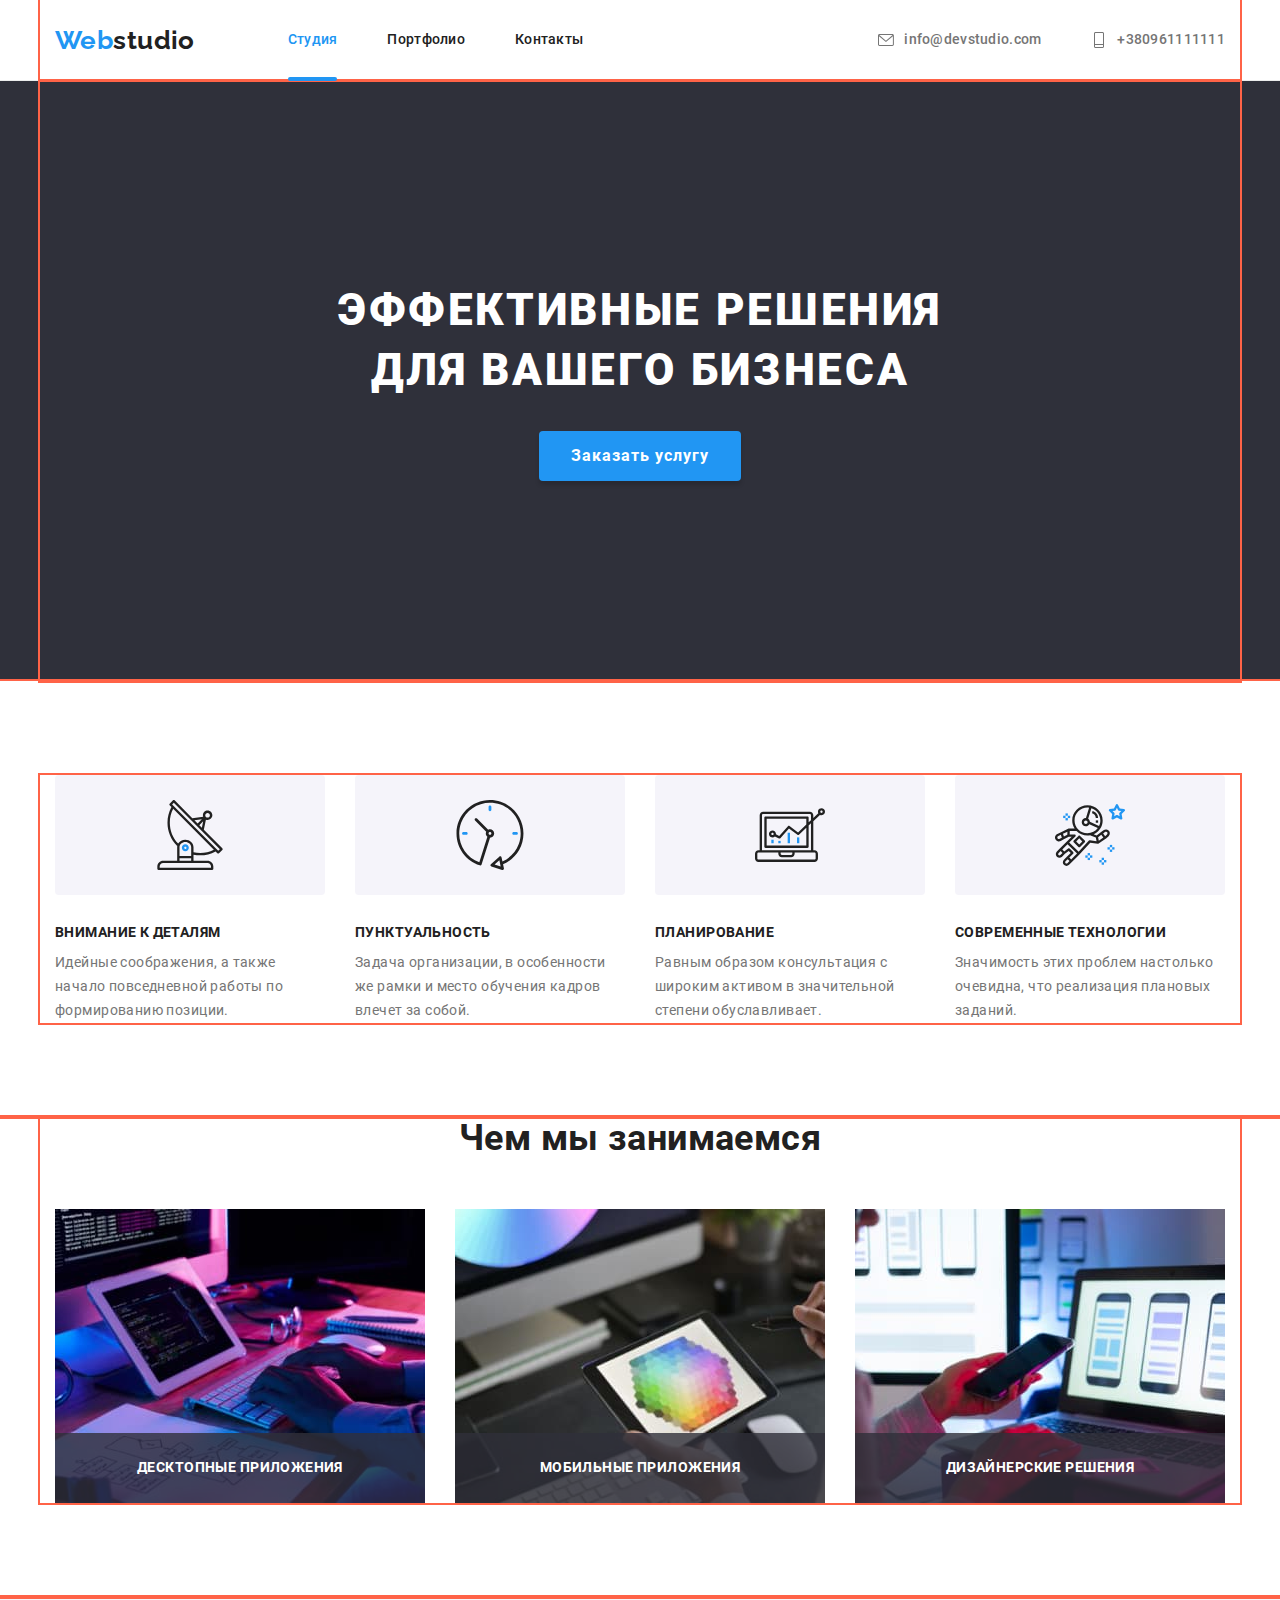
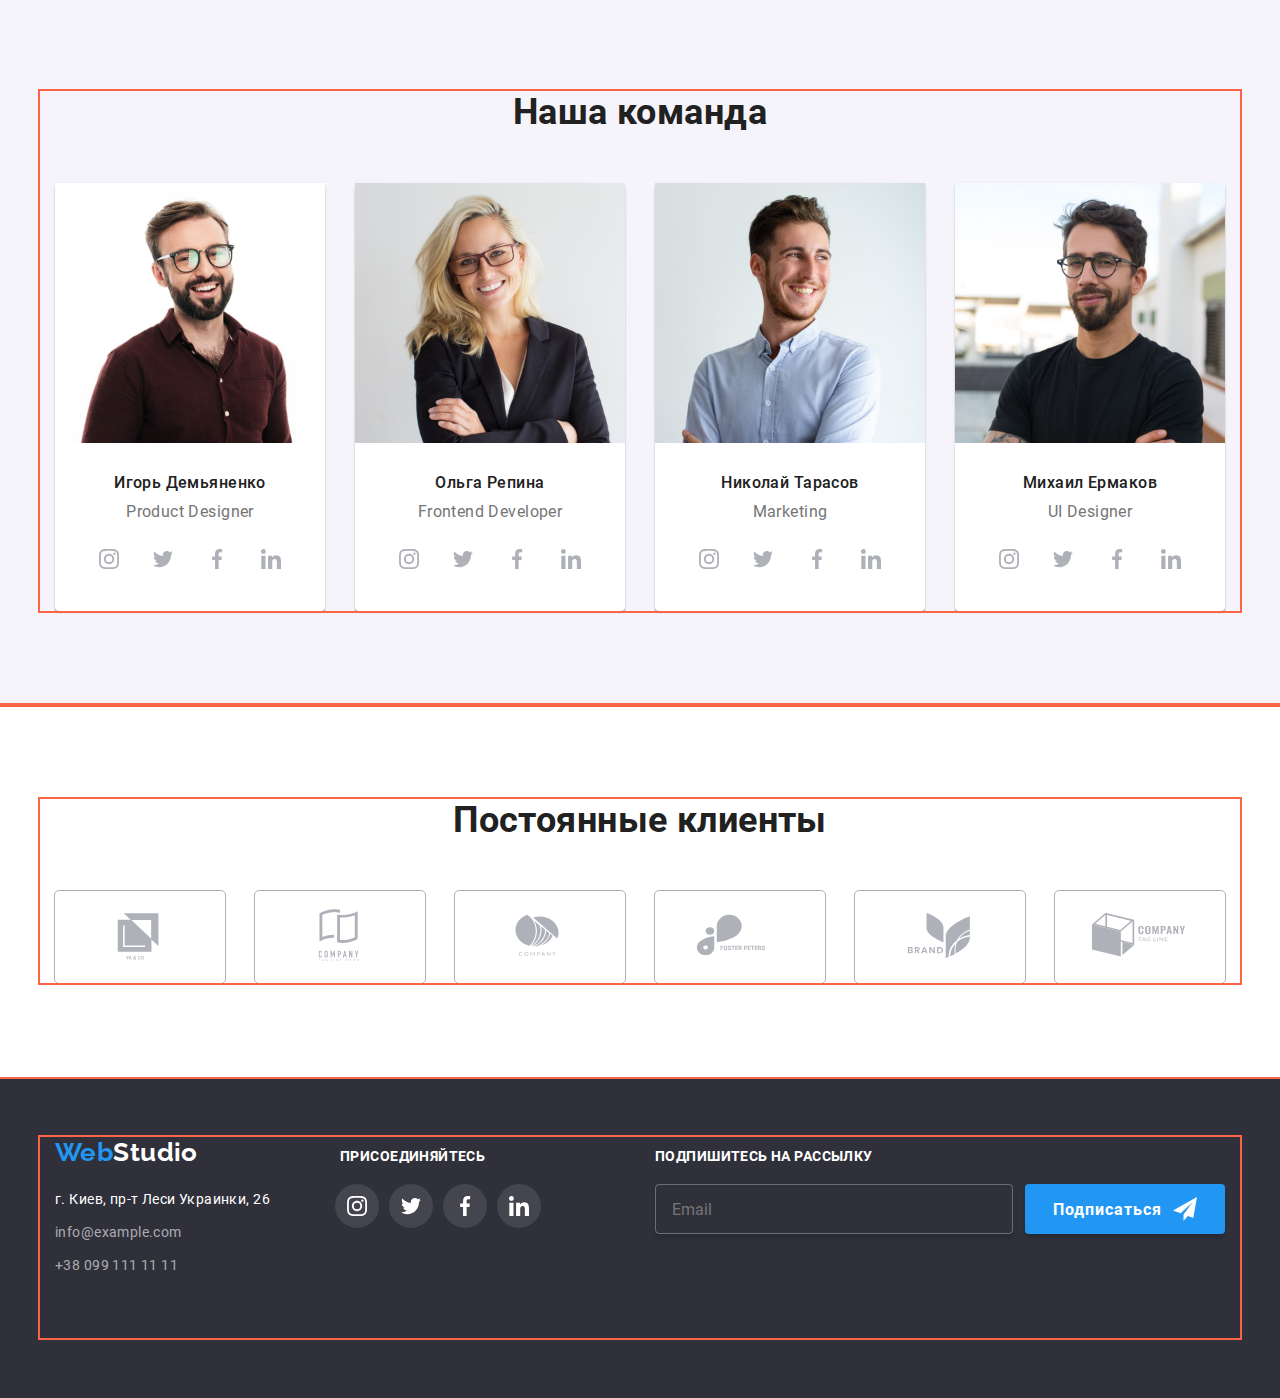
==== index.html @ 17920480 "footer, modal, our work" ====
<!DOCTYPE html>
<html lang="ru">
  <head>
    <meta charset="UTF-8" />
    <meta name="viewport" content="width=device-width, initial-scale=1.0" />
    <meta http-equiv="X-UA-Compatible" content="IE=edge" />

    <!-- <link rel="preconnect" href="https://fonts.googleapis.com" />
    <link rel="preconnect" href="https://fonts.gstatic.com" crossorigin />
    <link
      href="https://fonts.googleapis.com/css2?family=Raleway:wght@700&family=Roboto:wght@400;500;700;900&display=swap"
      rel="stylesheet"
    /> -->
    <!-- 
    <link
      rel="stylesheet"
      href="https://cdnjs.cloudflare.com/ajax/libs/modern-normalize/1.0.0/modern-normalize.min.css"
    /> -->

    <link rel="stylesheet" href="css/main.min.css" />
    <!-- <link rel="stylesheet" href="css/styles.css" /> -->

    <title>Студія</title>
  </head>
  <body>
    <!-- <div class="container">1</div> -->

    <!-- Header -->
    <header class="page-header">
      <div class="container page-header__container">
        <!-- header_details -->

        <a href="./index.html" class="logo">
          <span class="logo--accent">Web</span>studio</a
        >

        <nav class="navigation">
          <div class="mobile-menu">
            <button
              class="mobile-menu__button"
              type="button"
              aria-expanded="false"
              aria-controls="menu-container"
              data-menu-button
            >
              <svg
                class="mobile-menu__icon"
                width="40px"
                height="40px"
                aria-label="Переключатель мобильного меню"
              >
                <use
                  class="mobile-menu--close"
                  href="./images/icons.svg#cross"
                ></use>
                <use
                  class="mobile-menu--burger"
                  href="./images/icons.svg#menu"
                ></use>
              </svg>
            </button>

            <div class="menu-container" id="menu-container" data-menu>
              <ul class="menu-container__nav list">
                <li class="menu-container__item">
                  <a
                    href="./index.html"
                    class="menu-container__titlen menu-container__title--current link"
                    >Студия</a
                  >
                </li>
                <li class="menu-container__item">
                  <a href="./portfolio.html" class="menu-container__title link"
                    >Портфолио</a
                  >
                </li>
                <li class="menu-container__item">
                  <a href="" class="menu-container__title link">Контакты</a>
                </li>
              </ul>

              <ul class="menu-container__contacts list">
                <li class="menu-container__tel">
                  <a class="link" href="tel:+380961111111">+38 096 111 11 11</a>
                </li>
                <li class="menu-container__mail">
                  <a class="link" href="mailto:mailto:info@devstudio.com"
                    >info@devstudio.com</a
                  >
                </li>
              </ul>

              <ul class="menu-container__socials list">
                <li class="menu-container__inner">
                  <a class="menu-container__link link" href="">Instagram</a>
                </li>
                <li class="menu-container__inner">
                  <a class="menu-container__link link" href="">Twitter</a>
                </li>
                <li class="menu-container__inner">
                  <a class="menu-container__link link" href="">Facebook</a>
                </li>
                <li class="menu-container__inner">
                  <a class="menu-container__link link" href="">LinkedIn</a>
                </li>
              </ul>
            </div>
          </div>

          <ul class="navigation__list list">
            <li class="navigation__item">
              <a
                href="./index.html"
                class="navigation__title navigation__title--current"
                >Студия</a
              >
            </li>
            <li class="navigation__item">
              <a href="./portfolio.html" class="navigation__title">Портфолио</a>
            </li>
            <li class="navigation__item">
              <a href="" class="navigation__title">Контакты</a>
            </li>
          </ul>
        </nav>

        <ul class="list page-header__contacts">
          <li class="page-header__item">
            <a
              class="page-header__mail"
              href="mailto:mailto:info@devstudio.com"
            >
              <svg class="page-header__icon" height="16" width="16">
                <use href="images/icons.svg#mail"></use>
              </svg>
              info@devstudio.com
            </a>
          </li>
          <li class="page-header__item">
            <a class="page-header__telephone" href="tel:+380961111111">
              <svg class="page-header__icon" height="16" width="16">
                <use href="images/icons.svg#telephone"></use>
              </svg>
              +380961111111
            </a>
          </li>
        </ul>
      </div>
    </header>

    <!-- main content -->
    <main>
      <!-- order service & button -->
      <section class="hero-section">
        <div class="container hero-section__content">
          <h1 class="hero-section__title">
            ЭФФЕКТИВНЫЕ РЕШЕНИЯ ДЛЯ ВАШЕГО БИЗНЕСА
          </h1>
          <button class="hero-button" type="button" data-modal-open>
            <span class="hero-button__desc">Заказать услугу</span>
          </button>
        </div>
      </section>

      <!-- benefits list -->
      <section class="benefit section">
        <div class="benefit__container container">
          <h2 class="benefit__title visually-hidden">Benefits list</h2>
          <ul class="list benefit__list">
            <li class="benefit__card benefit__icon benefit--antenna">
              <div>
                <h3 class="benefit__subtitle">ВНИМАНИЕ К ДЕТАЛЯМ</h3>
                <p class="benefit__description">
                  Идейные соображения, а также начало повседневной работы по
                  формированию позиции.
                </p>
              </div>
            </li>

            <li class="benefit__card benefit__icon benefit--clock">
              <div>
                <h3 class="benefit__subtitle">ПУНКТУАЛЬНОСТЬ</h3>
                <p class="benefit__description">
                  Задача организации, в особенности же рамки и место обучения
                  кадров влечет за собой.
                </p>
              </div>
            </li>

            <li class="benefit__card benefit__icon benefit--diagram">
              <div>
                <h3 class="benefit__subtitle">ПЛАНИРОВАНИЕ</h3>
                <p class="benefit__description">
                  Равным образом консультация с широким активом в значительной
                  степени обуславливает.
                </p>
              </div>
            </li>

            <li class="benefit__card benefit__icon benefit--astronaut">
              <div>
                <h3 class="benefit__subtitle">СОВРЕМЕННЫЕ ТЕХНОЛОГИИ</h3>
                <p class="benefit__description">
                  Значимость этих проблем настолько очевидна, что реализация
                  плановых заданий.
                </p>
              </div>
            </li>
          </ul>
        </div>
      </section>

      <!-- our work -->
      <section class="work-block section">
        <div class="work-block__container container">
          <h2 class="work-block__title">Чем мы занимаемся</h2>
          <ul class="work-block__list list">
            <li class="work-block__card">
              <div class="work-block__thumb">
                <img
                  class="work-block__image"
                  src="images/whatwedo1.jpg"
                  alt="верстка"
                  width="370"
                  height="294"
                />
                <div class="work-block__description">
                  <p class="work-block__text">Десктопные приложения</p>
                </div>
              </div>
            </li>
            <li class="work-block__card">
              <div class="work-block__thumb">
                <img
                  class="work-block__image"
                  src="images/whatwedo2.jpg"
                  alt="мобільні додатки"
                  width="370"
                  height="294"
                />
                <div class="work-block__description">
                  <p class="work-block__text">Мобильные приложения</p>
                </div>
              </div>
            </li>
            <li class="work-block__card">
              <div class="work-block__thumb">
                <img
                  class="work-block__image"
                  src="images/whatwedo3.jpg"
                  alt="дизайн"
                  width="370"
                  height="294"
                />
                <div class="work-block__description">
                  <p class="work-block__text">Дизайнерские решения</p>
                </div>
              </div>
            </li>
          </ul>
        </div>
      </section>

      <!-- Team -->
      <section class="team section">
        <div class="team__container container">
          <h2 class="team__title">Наша команда</h2>
          <ul class="team__list list">
            <li class="team__card">
              <img
                class="team__image"
                src="images/Igor.jpg"
                alt="Игорь Демьяненко"
              />
              <h3 class="team__name">Игорь Демьяненко</h3>
              <p class="team__role">Product Designer</p>
              <ul class="list social">
                <li class="social__item">
                  <a class="social__link" href=""
                    ><svg class="social__icon">
                      <use href="images/icons.svg#instagram"></use></svg
                  ></a>
                </li>
                <li class="social__item">
                  <a class="social__link" href=""
                    ><svg class="social__icon">
                      <use href="images/icons.svg#twitter"></use></svg
                  ></a>
                </li>
                <li class="social__item">
                  <a class="social__link" href=""
                    ><svg class="social__icon">
                      <use href="images/icons.svg#facebook"></use></svg
                  ></a>
                </li>
                <li class="social__item">
                  <a class="social__link" href=""
                    ><svg class="social__icon">
                      <use href="images/icons.svg#linkedin"></use></svg
                  ></a>
                </li>
              </ul>
            </li>
            <li class="team__card">
              <img
                class="team__image"
                src="images/Olga.jpg"
                alt="Ольга Репина"
              />
              <h3 class="team__name">Ольга Репина</h3>
              <p class="team__role">Frontend Developer</p>
              <ul class="social list">
                <li class="social__item">
                  <a class="social__link" href=""
                    ><svg class="social__icon">
                      <use href="images/icons.svg#instagram"></use></svg
                  ></a>
                </li>
                <li class="social__item">
                  <a class="social__link" href=""
                    ><svg class="social__icon">
                      <use href="images/icons.svg#twitter"></use></svg
                  ></a>
                </li>
                <li class="social__item">
                  <a class="social__link" href=""
                    ><svg class="social__icon">
                      <use href="images/icons.svg#facebook"></use></svg
                  ></a>
                </li>
                <li class="social__item">
                  <a class="social__link" href=""
                    ><svg class="social__icon">
                      <use href="images/icons.svg#linkedin"></use></svg
                  ></a>
                </li>
              </ul>
            </li>
            <li class="team__card">
              <img
                class="team__image"
                src="images/Mykola.jpg"
                alt="Николай Тарасов"
              />
              <h3 class="team__name">Николай Тарасов</h3>
              <p class="team__role">Marketing</p>
              <ul class="list social">
                <li class="social__item">
                  <a class="social__link" href=""
                    ><svg class="social__icon">
                      <use href="images/icons.svg#instagram"></use></svg
                  ></a>
                </li>
                <li class="social__item">
                  <a class="social__link" href=""
                    ><svg class="social__icon">
                      <use href="images/icons.svg#twitter"></use></svg
                  ></a>
                </li>
                <li class="social__item">
                  <a class="social__link" href=""
                    ><svg class="social__icon">
                      <use href="images/icons.svg#facebook"></use></svg
                  ></a>
                </li>
                <li class="social__item">
                  <a class="social__link" href=""
                    ><svg class="social__icon">
                      <use href="images/icons.svg#linkedin"></use></svg
                  ></a>
                </li>
              </ul>
            </li>
            <li class="team__card">
              <img
                class="team__image"
                src="images/Myha.jpg"
                alt="Михаил Ермаков"
              />
              <h3 class="team__name">Михаил Ермаков</h3>
              <p class="team__role">UI Designer</p>
              <ul class="list social">
                <li class="social__item">
                  <a class="social__link" href=""
                    ><svg class="social__icon">
                      <use href="images/icons.svg#instagram"></use></svg
                  ></a>
                </li>
                <li class="social__item">
                  <a class="social__link" href=""
                    ><svg class="social__icon">
                      <use href="images/icons.svg#twitter"></use></svg
                  ></a>
                </li>
                <li class="social__item">
                  <a class="social__link" href=""
                    ><svg class="social__icon">
                      <use href="images/icons.svg#facebook"></use></svg
                  ></a>
                </li>
                <li class="social__item">
                  <a class="social__link" href=""
                    ><svg class="social__icon">
                      <use href="images/icons.svg#linkedin"></use></svg
                  ></a>
                </li>
              </ul>
            </li>
          </ul>
        </div>
      </section>

      <section class="clients section">
        <div class="clients__container container">
          <h2 class="clients__title">Постоянные клиенты</h2>
          <ul class="clients__list list">
            <li class="clients__item">
              <a class="clients__link" href="">
                <svg class="clients__icon">
                  <use href="images/icons.svg#logo"></use></svg
              ></a>
            </li>
            <li class="clients__item">
              <a class="clients__link" href="">
                <svg class="clients__icon">
                  <use href="images/icons.svg#logo-1"></use></svg
              ></a>
            </li>
            <li class="clients__item">
              <a class="clients__link" href="">
                <svg class="clients__icon">
                  <use href="images/icons.svg#logo-2"></use></svg
              ></a>
            </li>
            <li class="clients__item">
              <a class="clients__link" href="">
                <svg class="clients__icon">
                  <use href="images/icons.svg#logo-3"></use></svg
              ></a>
            </li>
            <li class="clients__item">
              <a class="clients__link" href="">
                <svg class="clients__icon">
                  <use href="images/icons.svg#logo-4"></use></svg
              ></a>
            </li>
            <li class="clients__item">
              <a class="clients__link" href="">
                <svg class="clients__icon" width="94px" height="64px">
                  <use href="images/icons.svg#logo-5"></use></svg
              ></a>
            </li>
          </ul>
        </div>
      </section>
    </main>

    <!-- Footer -->
    <footer class="footer">
      <div class="footer__container container">
        <div class="footer__flex">
          <div class="footer__address">
            <a href="./index.html" class="logo__footer"
              ><span class="logo--accent">Web</span>Studio</a
            >
            <address>
              <ul class="footer__list list">
                <li class="footer__item">
                  <a
                    class="footer__office"
                    href="https://bit.ly/3pXMvUd"
                    target="_blank"
                    rel="noopener noreferrer"
                    >г. Киев, пр-т Леси Украинки, 26</a
                  >
                </li>
                <li class="footer__item">
                  <a class="footer__link" href="mailto:info@devstudio.com"
                    >info@example.com</a
                  >
                </li>
                <li class="footer__item">
                  <a class="footer__link" href="tel:+380991111111"
                    >+38 099 111 11 11</a
                  >
                </li>
              </ul>
            </address>
          </div>

          <!-- Footer social links -->
          <div class="footer__connect">
            <p class="footer__title">ПРИСОЕДИНЯЙТЕСЬ</p>
            <ul class="list footer-socials">
              <li class="footer-socials__item">
                <a class="footer-socials__link" href=""
                  ><svg class="footer-socials__icon">
                    <use href="images/icons.svg#instagram"></use></svg
                ></a>
              </li>
              <li class="footer-socials__item">
                <a class="footer-socials__link" href=""
                  ><svg class="footer-socials__icon">
                    <use href="images/icons.svg#twitter"></use></svg
                ></a>
              </li>
              <li class="footer-socials__item">
                <a class="footer-socials__link" href=""
                  ><svg class="footer-socials__icon">
                    <use href="images/icons.svg#facebook"></use></svg
                ></a>
              </li>
              <li class="footer-socials__item">
                <a class="footer-socials__link" href=""
                  ><svg class="footer-socials__icon">
                    <use href="images/icons.svg#linkedin"></use></svg
                ></a>
              </li>
            </ul>
          </div>
        </div>

        <!-- footer subscribe form -->

        <div class="footer__subscribe">
          <p class="footer__title">ПОДПИШИТЕСЬ НА РАССЫЛКУ</p>
          <form class="footer-form" autocomplete="off">
            <div class="footer-form__thumb">
              <label class="footer-form__label">
                <input
                  class="footer-form__input"
                  type="email"
                  name="email"
                  placeholder="Email"
                />
              </label>
              <button class="subscribe-button" type="submit">
                <span class="subscribe-button__text">Подписаться</span>
                <svg class="subscribe-button__icon">
                  <use href="./images/icons.svg#icon-send"></use>
                </svg>
              </button>
            </div>
          </form>
        </div>
      </div>
    </footer>

    <!-- Backdrop -->

    <div class="backdrop is-hidden" data-modal>
      <div class="backdrop__modal">
        <button class="backdrop__btn" type="button" data-modal-close>
          <svg width="11px" height="11px">
            <use href="images/icons.svg#close"></use>
          </svg>
        </button>

        <p class="backdrop__title">Оставьте свои данные, мы вам перезвоним</p>

        <form class="form">
          <ul class="form__list list">
            <li class="form__field">
              <label class="form__label" for="name">Имя</label>
              <input
                class="form__input"
                type="text"
                name="name"
                id="name"
                autocomplete="off"
              />
              <svg class="form__icon" width="12px" height="12px">
                <use href="./images/icons.svg#person"></use>
              </svg>
            </li>
            <li class="form__field">
              <label class="form__label" for="tel">Телефон</label>
              <input class="form__input" type="tel" name="tel" id="tel" />
              <svg class="form__icon" width="13px" height="13px">
                <use href="./images/icons.svg#phone"></use>
              </svg>
            </li>
            <li class="form__field">
              <label class="form__label" for="mail">Почта</label>
              <input class="form__input" type="email" name="mail" id="mail" />
              <svg class="form__icon" width="15px" height="12px">
                <use href="./images/icons.svg#email"></use>
              </svg>
            </li>
          </ul>
          <div class="form__text">
            <label class="form__label" for="comment">Комментарий</label>
            <textarea
              class="form__comment"
              name="comment"
              id="comment"
              placeholder="Введите текст"
            ></textarea>
          </div>
          <div class="form__agree">
            <label class="form__wrap">
              <input class="form__checkbox" type="checkbox" name="checkbox" />
              <span class="form__checkbox--custom">
                <svg class="form__checkbox--fill">
                  <use href="./images/icons.svg#chose"></use>
                </svg>
              </span>
              <span class="form__desc"
                >Соглашаюсь с рассылкой и принимаю
                <a class="form__link" href="">Условия договора</a></span
              >
            </label>
          </div>

          <button class="form__button" type="submit">Отправить</button>
        </form>
      </div>
    </div>

    <script src="./js/modal.js"></script>
    <script src="./js/mobile-menu.js"></script>
  </body>
</html>
---- css/main.min.css ----
*,::before,::after{-webkit-box-sizing:border-box;box-sizing:border-box}html{-moz-tab-size:4;-o-tab-size:4;tab-size:4}html{line-height:1.15;-webkit-text-size-adjust:100%}body{margin:0}body{font-family:system-ui,-apple-system,"Segoe UI",Roboto,Helvetica,Arial,sans-serif,"Apple Color Emoji","Segoe UI Emoji"}hr{height:0;color:inherit}abbr[title]{-webkit-text-decoration:underline dotted;text-decoration:underline dotted}b,strong{font-weight:bolder}code,kbd,samp,pre{font-family:ui-monospace,SFMono-Regular,Consolas,"Liberation Mono",Menlo,monospace;font-size:1em}small{font-size:80%}sub,sup{font-size:75%;line-height:0;position:relative;vertical-align:baseline}sub{bottom:-0.25em}sup{top:-0.5em}table{text-indent:0;border-color:inherit}button,input,optgroup,select,textarea{font-family:inherit;font-size:100%;line-height:1.15;margin:0}button,select{text-transform:none}button,[type=button],[type=reset],[type=submit]{-webkit-appearance:button}::-moz-focus-inner{border-style:none;padding:0}:-moz-focusring{outline:1px dotted ButtonText}:-moz-ui-invalid{box-shadow:none}legend{padding:0}progress{vertical-align:baseline}::-webkit-inner-spin-button,::-webkit-outer-spin-button{height:auto}[type=search]{-webkit-appearance:textfield;outline-offset:-2px}::-webkit-search-decoration{-webkit-appearance:none}::-webkit-file-upload-button{-webkit-appearance:button;font:inherit}summary{display:list-item}@font-face{font-family:"Roboto";font-style:normal;font-weight:400;src:url("../fonts/roboto-v30-latin_cyrillic-regular.eot");src:local(""),url("../fonts/roboto-v30-latin_cyrillic-regular.eot?#iefix") format("embedded-opentype"),url("../fonts/roboto-v30-latin_cyrillic-regular.woff2") format("woff2"),url("../fonts/roboto-v30-latin_cyrillic-regular.woff") format("woff"),url("../fonts/roboto-v30-latin_cyrillic-regular.ttf") format("truetype"),url("../fonts/roboto-v30-latin_cyrillic-regular.svg#Roboto") format("svg")}@font-face{font-family:"Roboto";font-style:normal;font-weight:500;src:url("../fonts/roboto-v30-latin_cyrillic-500.eot");src:local(""),url("../fonts/roboto-v30-latin_cyrillic-500.eot?#iefix") format("embedded-opentype"),url("../fonts/roboto-v30-latin_cyrillic-500.woff2") format("woff2"),url("../fonts/roboto-v30-latin_cyrillic-500.woff") format("woff"),url("../fonts/roboto-v30-latin_cyrillic-500.ttf") format("truetype"),url("../fonts/roboto-v30-latin_cyrillic-500.svg#Roboto") format("svg")}@font-face{font-family:"Roboto";font-style:normal;font-weight:700;src:url("../fonts/roboto-v30-latin_cyrillic-700.eot");src:local(""),url("../fonts/roboto-v30-latin_cyrillic-700.eot?#iefix") format("embedded-opentype"),url("../fonts/roboto-v30-latin_cyrillic-700.woff2") format("woff2"),url("../fonts/roboto-v30-latin_cyrillic-700.woff") format("woff"),url("../fonts/roboto-v30-latin_cyrillic-700.ttf") format("truetype"),url("../fonts/roboto-v30-latin_cyrillic-700.svg#Roboto") format("svg")}@font-face{font-family:"Roboto";font-style:normal;font-weight:900;src:url("../fonts/roboto-v30-latin_cyrillic-900.eot");src:local(""),url("../fonts/roboto-v30-latin_cyrillic-900.eot?#iefix") format("embedded-opentype"),url("../fonts/roboto-v30-latin_cyrillic-900.woff2") format("woff2"),url("../fonts/roboto-v30-latin_cyrillic-900.woff") format("woff"),url("../fonts/roboto-v30-latin_cyrillic-900.ttf") format("truetype"),url("../fonts/roboto-v30-latin_cyrillic-900.svg#Roboto") format("svg")}@font-face{font-family:"Raleway";font-style:normal;font-weight:700;src:url("../fonts/raleway-v27-latin_cyrillic-700.eot");src:local(""),url("../fonts/raleway-v27-latin_cyrillic-700.eot?#iefix") format("embedded-opentype"),url("../fonts/raleway-v27-latin_cyrillic-700.woff2") format("woff2"),url("../fonts/raleway-v27-latin_cyrillic-700.woff") format("woff"),url("../fonts/raleway-v27-latin_cyrillic-700.ttf") format("truetype"),url("../fonts/raleway-v27-latin_cyrillic-700.svg#Raleway") format("svg")}body{font-family:"Roboto",sans-serif;color:#212121;background-color:#fff;font-size:14px;letter-spacing:.03em}img{display:block;max-width:100%;height:auto}.list{list-style:none;margin:0;padding:0}h1,h2,h3,h4,h5,h6,p{margin:0}.link{text-decoration:none;color:currentColor}.center{display:-webkit-box;display:-ms-flexbox;display:flex;-webkit-box-pack:center;-ms-flex-pack:center;justify-content:center;-webkit-box-align:center;-ms-flex-align:center;align-items:center}.visually-hidden{position:absolute;width:1px;height:1px;margin:-1px;padding:0;overflow:hidden;border:0;clip:rect(0 0 0 0)}.container{width:100%;margin-left:auto;margin-right:auto;padding-left:15px;padding-right:15px;outline:2px solid tomato}@media screen and (min-width: 480px){.container{max-width:480px}}@media screen and (min-width: 768px){.container{max-width:768px}}@media screen and (min-width: 1200px){.container{max-width:1200px}}.section{padding-top:60px;padding-bottom:60px;outline:2px solid tomato}@media screen and (min-width: 1200px){.section{padding-top:94px;padding-bottom:94px}}.form__checkbox--custom,.form__wrap,.clients__link,.footer-socials__link,.work-block__description,.form__button,.backdrop__btn,.hero-button__desc{display:-webkit-box;display:-ms-flexbox;display:flex;-webkit-box-pack:center;-ms-flex-pack:center;justify-content:center;-webkit-box-align:center;-ms-flex-align:center;align-items:center}.hero-button{font-family:inherit;display:inline-block;min-width:200px;height:50px;padding:10px 32px;background:#2196f3;-webkit-box-shadow:0px 4px 4px rgba(0,0,0,.15);box-shadow:0px 4px 4px rgba(0,0,0,.15);border-radius:4px;border:2px rgba(0,0,0,0);-webkit-transition:background 250ms cubic-bezier(0.4, 0, 0.2, 1);transition:background 250ms cubic-bezier(0.4, 0, 0.2, 1)}.hero-button:hover,.hero-button:focus{background:#188ce8;cursor:pointer}.hero-button__desc{font-weight:700;font-size:16px;line-height:1.87;letter-spacing:.06em;color:#fff}.subscribe-button{display:-webkit-box;display:-ms-flexbox;display:flex;-webkit-box-align:center;-ms-flex-align:center;align-items:center;-webkit-box-pack:justify;-ms-flex-pack:justify;justify-content:space-between;font-family:inherit;min-width:200px;height:50px;padding:10px 28px;cursor:pointer;background:#2196f3;-webkit-box-shadow:0px 4px 4px rgba(0,0,0,.15);box-shadow:0px 4px 4px rgba(0,0,0,.15);border-radius:4px;border:2px rgba(0,0,0,0)}.subscribe-button__text{font-weight:700;font-size:16px;line-height:1.87;text-align:center;letter-spacing:.06em;color:#fff}.subscribe-button__icon{display:inline-block;fill:#fff;width:24px;height:24px}.buttons-list__button{width:auto;height:auto;padding:6px 22px;background:#f5f4fa;border-radius:4px;font-weight:500;font-size:16px;line-height:1.63;text-align:center;border:none;cursor:pointer;font-family:inherit;-webkit-transition:background 250ms cubic-bezier(0.4, 0, 0.2, 1),-webkit-box-shadow 250ms cubic-bezier(0.4, 0, 0.2, 1);transition:background 250ms cubic-bezier(0.4, 0, 0.2, 1),-webkit-box-shadow 250ms cubic-bezier(0.4, 0, 0.2, 1);transition:background 250ms cubic-bezier(0.4, 0, 0.2, 1),box-shadow 250ms cubic-bezier(0.4, 0, 0.2, 1);transition:background 250ms cubic-bezier(0.4, 0, 0.2, 1),box-shadow 250ms cubic-bezier(0.4, 0, 0.2, 1),-webkit-box-shadow 250ms cubic-bezier(0.4, 0, 0.2, 1)}.buttons-list__button:hover,.buttons-list__button:focus{background:#2196f3;color:#fff;-webkit-box-shadow:0px 2px 2px 0px rgba(0,0,0,.12),0px 1px 2px 0px rgba(0,0,0,.08),0px 3px 1px 0px rgba(0,0,0,.1);box-shadow:0px 2px 2px 0px rgba(0,0,0,.12),0px 1px 2px 0px rgba(0,0,0,.08),0px 3px 1px 0px rgba(0,0,0,.1)}.backdrop__btn{position:absolute;cursor:pointer;top:8px;right:8px;width:30px;height:30px;border:1px solid rgba(0,0,0,.1);border-radius:50px;background-color:#fff}.backdrop__btn:hover,.backdrop__btn:focus{fill:#2196f3}.form__button{margin-left:auto;margin-right:auto;padding:10px 32px;min-width:200px;min-height:50px;-webkit-box-shadow:0px 4px 4px rgba(0,0,0,.15);box-shadow:0px 4px 4px rgba(0,0,0,.15);border:1px solid rgba(0,0,0,0);border-radius:4px;cursor:pointer;color:#fff;background-color:#2196f3;font-weight:700;font-size:16px;line-height:1.87;letter-spacing:.06em}.page-header{border-bottom:1px solid #ececec;min-height:60px;position:relative}.page-header__container{display:-webkit-box;display:-ms-flexbox;display:flex;-webkit-box-align:center;-ms-flex-align:center;align-items:center}@media screen and (min-width: 768px){.page-header__container{display:-webkit-box;display:-ms-flexbox;display:flex;-webkit-box-align:center;-ms-flex-align:center;align-items:center}}@media screen and (max-width: 1199px){.page-header__container{-webkit-box-pack:justify;-ms-flex-pack:justify;justify-content:space-between}}@media screen and (max-width: 767px){.page-header__contacts{display:none}}@media screen and (min-width: 768px){.page-header__contacts{display:-webkit-box;display:-ms-flexbox;display:flex;-webkit-box-orient:vertical;-webkit-box-direction:normal;-ms-flex-direction:column;flex-direction:column;margin-left:auto}}@media screen and (max-width: 1199px){.page-header__contacts .page-header__item:not(:last-child){margin-bottom:16px}}@media screen and (min-width: 1200px){.page-header__contacts{display:-webkit-box;display:-ms-flexbox;display:flex;-webkit-box-orient:horizontal;-webkit-box-direction:normal;-ms-flex-direction:row;flex-direction:row;margin-left:auto}.page-header__contacts .page-header__item+.page-header__item{margin-left:50px}}.page-header__mail,.page-header__telephone{display:-webkit-box;display:-ms-flexbox;display:flex;color:#757575;fill:#757575;font-weight:500;line-height:1.14;letter-spacing:.02em;text-decoration:none;-webkit-transition:fill 250ms cubic-bezier(0.4, 0, 0.2, 1);transition:fill 250ms cubic-bezier(0.4, 0, 0.2, 1)}@media screen and (min-width: 768px){.page-header__mail,.page-header__telephone{display:-webkit-box;display:-ms-flexbox;display:flex;-webkit-box-align:center;-ms-flex-align:center;align-items:center;margin-bottom:0px;font-size:12px}}.page-header__mail:hover,.page-header__mail:focus,.page-header__telephone:hover,.page-header__telephone:focus{fill:#2196f3;color:#2196f3}@media screen and (min-width: 1200px){.page-header__mail,.page-header__telephone{font-size:14px}}.page-header__mail:hover,.page-header__mail:focus,.page-header__telephone:hover,.page-header__telephone:focus{fill:#2196f3;color:#2196f3}.page-header__icon{margin-right:8px}.page-header__icon:hover,.page-header__icon:focus{fill:currentColor}@media screen and (min-width: 1200px){.page-header__icon{margin-right:10px}}.mobile-menu{display:-webkit-box;display:-ms-flexbox;display:flex;-webkit-box-pack:justify;-ms-flex-pack:justify;justify-content:space-between;-webkit-box-align:center;-ms-flex-align:center;align-items:center}.mobile-menu__button{display:-webkit-inline-box;display:-ms-inline-flexbox;display:inline-flex;margin:0;padding:0;border:none;background-color:rgba(0,0,0,0);outline:none;color:#212121;z-index:10}.mobile-menu__button .mobile-menu--close{opacity:0}@media screen and (min-width: 768px){.mobile-menu__button{display:none}}.mobile-menu__button.is-open .mobile-menu--close{opacity:1}.mobile-menu__button.is-open .mobile-menu--burger{opacity:0}.mobile-menu__button:hover{fill:#2196f3}.menu-container{display:-webkit-box;display:-ms-flexbox;display:flex;-webkit-box-orient:vertical;-webkit-box-direction:normal;-ms-flex-direction:column;flex-direction:column;-webkit-transform:translateX(100%);transform:translateX(100%);-webkit-transition:-webkit-transform 250ms cubic-bezier(0.4, 0, 0.2, 1);transition:-webkit-transform 250ms cubic-bezier(0.4, 0, 0.2, 1);transition:transform 250ms cubic-bezier(0.4, 0, 0.2, 1);transition:transform 250ms cubic-bezier(0.4, 0, 0.2, 1), -webkit-transform 250ms cubic-bezier(0.4, 0, 0.2, 1);position:fixed;z-index:1;top:0;left:0;width:100%;height:100%;padding:48px 20px;font-size:20px;background-color:#fff}.menu-container.is-open{-webkit-transform:translateX(0);transform:translateX(0)}.menu-container>.menu-container__nav{margin-bottom:auto}.menu-container__item{font-size:40px;font-weight:500;line-height:1.18;letter-spacing:.02em}.menu-container__item:not(:last-child){margin-bottom:32px}.menu-container__item>.menu-container__title--current{color:#2196f3}.menu-container__contacts{margin-bottom:64px;font-size:24px;font-weight:500;line-height:1.16;letter-spacing:.02em;color:#757575}.menu-container__contacts .menu-container__tel{margin-bottom:32px;font-size:34px;color:#2196f3}.menu-container__socials{display:-webkit-box;display:-ms-flexbox;display:flex;-webkit-box-align:center;-ms-flex-align:center;align-items:center;-ms-flex-wrap:wrap;flex-wrap:wrap;gap:10px;font-weight:500;font-size:18px;line-height:1.22;letter-spacing:.02em;color:#2196f3}.menu-container__inner:not(:last-child) .menu-container__link{padding-right:10px;border-right:1px Solid rgba(33,33,33,.2)}.logo,.logo__footer{display:block;color:#212121;text-decoration:none;font-family:"Raleway",sans-serif;font-weight:700;font-size:24px;line-height:1.19;padding:16px 0}@media screen and (min-width: 768px){.logo,.logo__footer{padding:24px 0;font-size:26px}}.logo__footer{color:#fff;padding:0;margin-bottom:20px}.logo--accent{color:#2196f3}@media screen and (min-width: 768px){.navigation{display:-webkit-box;display:-ms-flexbox;display:flex;-webkit-box-pack:justify;-ms-flex-pack:justify;justify-content:space-between}}.navigation__item{position:relative}.navigation__list .navigation__item+.navigation__item{margin-left:50px}.navigation__list{display:-webkit-box;display:-ms-flexbox;display:flex}@media screen and (max-width: 767px){.navigation__list{display:none}}@media screen and (min-width: 768px){.navigation__list{margin-left:88px}}@media screen and (min-width: 1200px){.navigation__list{margin-left:93px}}.navigation__title{display:block;color:#212121;font-weight:500;line-height:1.14;letter-spacing:.02em;text-decoration:none;padding-top:32px;padding-bottom:32px;-webkit-transition:color 250ms cubic-bezier(0.4, 0, 0.2, 1);transition:color 250ms cubic-bezier(0.4, 0, 0.2, 1)}.navigation__title--current::after{content:"";position:absolute;left:0;bottom:-1px;width:100%;height:4px;background-color:#2196f3;border-radius:2px}.navigation__title__title:hover,.navigation__title__title:focus{color:#2196f3}.navigation__list .navigation__title--current{color:#2196f3}.navigation__title:hover,.navigation__title:focus{color:var(--accent-text-color)}.hero-section{max-width:480px;margin:0 auto;height:400px;background-size:contain;background-color:#2f303a}@media screen and (min-width: 768px){.hero-section{max-width:768px}}@media screen and (min-width: 1200px){.hero-section{max-width:1600px;height:600px}}.hero-section__content{padding-top:118px;padding-bottom:118px;text-align:center}@media screen and (min-width: 1200px){.hero-section__content{padding-top:200px;padding-bottom:200px}}.hero-section__title{margin:0 auto;margin-bottom:30px;max-width:360px;font-weight:900;font-size:26px;line-height:1.61;text-align:center;letter-spacing:.06em;text-transform:uppercase;color:#fff}@media screen and (min-width: 1200px){.hero-section__title{max-width:696px;font-size:44px;line-height:1.36}}@media screen and (min-width: 768px){.benefit__list{display:-webkit-box;display:-ms-flexbox;display:flex;-ms-flex-wrap:wrap;flex-wrap:wrap;gap:30px}}.benefit__card{max-width:450px;margin:0 0 30px 0}.benefit__card:last-child{margin-bottom:0}@media screen and (min-width: 768px){.benefit__card{max-width:354px;margin:0}}@media screen and (min-width: 1200px){.benefit__card{max-width:270px}}.benefit__icon::before{content:"";display:block;height:120px;background-repeat:no-repeat;background-position:center;background-color:#f5f4fa;border-radius:4px;margin-bottom:30px}.benefit--antenna::before{content:"";background-image:url(../images/antenna-1.svg);background-size:70px}.benefit--clock::before{content:"";background-image:url(../images/clock-1.svg);background-size:70px}.benefit--diagram::before{content:"";background-image:url(../images/diagram-1.svg);background-size:70px}.benefit--astronaut::before{content:"";background-image:url(../images/astronaut-1.svg);background-size:70px}.benefit__subtitle{font-size:14px;font-weight:700;line-height:1.14;text-transform:uppercase;margin-bottom:10px}.benefit__description{line-height:1.71;color:#757575;margin-top:0;margin-bottom:0px}.work-block{display:none;padding-top:0}@media screen and (min-width: 1200px){.work-block{display:block}}.work-block__title{font-weight:700;font-size:36px;line-height:1.17;text-align:center;margin-top:0;margin-bottom:50px}.work-block__list{display:-webkit-box;display:-ms-flexbox;display:flex;margin-left:-15px;margin-right:-15px}.work-block__card{margin:0 15px}.work-block__thumb{position:relative}.work-block__image{display:block;max-width:100%;height:auto}.work-block__description{position:absolute;left:0;bottom:0;width:370px;height:70px;background:rgba(47,48,58,.8)}.work-block__text{font-weight:700;font-size:14px;line-height:1.14;letter-spacing:.03em;text-transform:uppercase;color:#fff}.team{background-color:#f5f4fa}.team__title{font-weight:700;font-size:28px;line-height:1.17;text-align:center;margin-top:0;margin-bottom:30px}@media screen and (min-width: 1200px){.team__title{font-size:36px;margin-bottom:50px}}@media screen and (min-width: 768px){.team__list{display:-webkit-box;display:-ms-flexbox;display:flex;-ms-flex-wrap:wrap;flex-wrap:wrap;margin-left:-15px;margin-right:-15px}}.team__card{background-color:#fff;max-width:450px;-webkit-box-shadow:0px 2px 1px rgba(0,0,0,.2),0px 1px 1px rgba(0,0,0,.14),0px 1px 3px rgba(0,0,0,.12);box-shadow:0px 2px 1px rgba(0,0,0,.2),0px 1px 1px rgba(0,0,0,.14),0px 1px 3px rgba(0,0,0,.12);border-radius:4px}@media screen and (max-width: 767px){.team__card{margin-bottom:30px}.team__card:last-child{margin-bottom:0}}@media screen and (min-width: 768px){.team__card{max-width:354px;margin-left:15px;margin-right:15px}.team__card:nth-child(-n+2){margin-bottom:15px}}@media screen and (min-width: 1200px){.team__card{max-width:270px;margin:0 15px}.team__card:nth-child(-n+2){margin-bottom:0}}.team__image{display:block;max-width:100%;height:auto}.team__name{font-weight:500;font-size:16px;line-height:1.19;text-align:center;margin-top:30px;margin-bottom:10px}.team__role{font-style:normal;font-size:16px;line-height:1.19;text-align:center;color:#757575;margin-bottom:16px}.social{display:-webkit-box;display:-ms-flexbox;display:flex;max-width:206px;padding-bottom:24px;margin-left:auto;margin-right:auto}@media screen and (min-width: 1200px){.social{height:44px;padding-bottom:0px;margin-bottom:30px}}.social__link{display:-webkit-box;display:-ms-flexbox;display:flex;-webkit-box-pack:center;-ms-flex-pack:center;justify-content:center;-webkit-box-align:center;-ms-flex-align:center;align-items:center;width:44px;height:44px;border-radius:50px;color:#afb1b8;-webkit-transition:color 250ms cubic-bezier(0.4, 0, 0.2, 1),background-color 250ms cubic-bezier(0.4, 0, 0.2, 1);transition:color 250ms cubic-bezier(0.4, 0, 0.2, 1),background-color 250ms cubic-bezier(0.4, 0, 0.2, 1)}.social__link:hover,.social__link:focus{background-color:#2196f3;color:#fff}.social__item+.social__item{margin-left:10px}.social__icon{fill:currentColor;width:20px;height:20px}.footer-socials{display:-webkit-box;display:-ms-flexbox;display:flex;max-width:206px;height:44px;margin:0 -5px}.footer-socials__link{width:44px;height:44px;border-radius:50px;background-color:rgba(255,255,255,.1);-webkit-transition:background-color 250ms cubic-bezier(0.4, 0, 0.2, 1);transition:background-color 250ms cubic-bezier(0.4, 0, 0.2, 1)}.footer-socials__link:hover,.footer-socials__link:focus{background-color:#2196f3}.footer-socials__item+.footer-socials__item{margin-left:10px}.footer-socials__icon{fill:#fff;width:20px;height:20px}.clients__title{font-weight:700;font-size:28px;line-height:1.17;text-align:center;margin-top:0;margin-bottom:30px}@media screen and (min-width: 1200px){.clients__title{font-size:36px;margin-bottom:50px}}.clients__list{display:-webkit-box;display:-ms-flexbox;display:flex;-ms-flex-wrap:wrap;flex-wrap:wrap;margin:-15px}@media screen and (min-width: 1200px){.clients__list{margin:0}.clients__list>.clients__item+.clients__item{margin-left:30px}}.clients__item{-ms-flex-preferred-size:calc((100% - 60px)/2);flex-basis:calc((100% - 60px)/2);margin:15px;max-width:210px;height:92px;outline:1px solid #afb1b8;border-radius:4px;-webkit-transition:outline 250ms cubic-bezier(0.4, 0, 0.2, 1);transition:outline 250ms cubic-bezier(0.4, 0, 0.2, 1)}.clients__item:hover,.clients__item:focus{outline:1px solid #2196f3}@media screen and (min-width: 768px){.clients__item{-ms-flex-preferred-size:calc((100% - 90px)/3);flex-basis:calc((100% - 90px)/3);max-width:226px}}@media screen and (min-width: 1200px){.clients__item{max-width:170px;-ms-flex-preferred-size:calc((100% - 150px)/6);flex-basis:calc((100% - 150px)/6);margin:0}}.clients__link{max-width:208px;height:90px;color:#afb1b8;-webkit-transition:color 250ms cubic-bezier(0.4, 0, 0.2, 1);transition:color 250ms cubic-bezier(0.4, 0, 0.2, 1)}.clients__link:hover,.clients__link:focus{color:#2196f3}@media screen and (min-width: 1200px){.clients__link{width:168px}}.clients__icon{width:106px;height:60px;fill:currentColor}.footer-form__thumb{display:-webkit-box;display:-ms-flexbox;display:flex;-webkit-box-orient:vertical;-webkit-box-direction:normal;-ms-flex-direction:column;flex-direction:column;-webkit-box-align:center;-ms-flex-align:center;align-items:center}@media screen and (min-width: 1200px){.footer-form__thumb{-webkit-box-orient:horizontal;-webkit-box-direction:normal;-ms-flex-direction:row;flex-direction:row;-webkit-box-align:start;-ms-flex-align:start;align-items:flex-start;width:570px}}.footer-form{width:100%}.footer-form__label{width:100%}.footer-form__label .footer-form__input{display:block;width:100%;height:50px;padding:12px 16px;margin-left:auto;margin-right:auto;margin-bottom:20px;background:inherit;border:1px solid rgba(255,255,255,.3);-webkit-box-shadow:0px 4px 4px rgba(0,0,0,.15);box-shadow:0px 4px 4px rgba(0,0,0,.15);border-radius:4px;outline:none;font-size:16px;line-height:1.87;letter-spacing:0,3em;color:rgba(255,255,255,.6)}@media screen and (min-width: 768px){.footer-form__label .footer-form__input{max-width:450px}}@media screen and (min-width: 1200px){.footer-form__label .footer-form__input{width:358px;margin-right:12px;margin-bottom:0}}.footer{background-color:#2f303a;padding:60px 0}.footer__container{display:-webkit-box;display:-ms-flexbox;display:flex;-webkit-box-orient:vertical;-webkit-box-direction:normal;-ms-flex-direction:column;flex-direction:column}@media screen and (min-width: 1200px){.footer__container{-webkit-box-orient:horizontal;-webkit-box-direction:normal;-ms-flex-direction:row;flex-direction:row;-webkit-box-align:baseline;-ms-flex-align:baseline;align-items:baseline;margin-bottom:0}}.footer__flex>div{margin-bottom:60px}@media screen and (min-width: 768px){.footer__flex{display:-webkit-box;display:-ms-flexbox;display:flex;-webkit-box-pack:justify;-ms-flex-pack:justify;justify-content:space-between;-webkit-box-align:baseline;-ms-flex-align:baseline;align-items:baseline}}.footer__address{display:-webkit-box;display:-ms-flexbox;display:flex;-webkit-box-orient:vertical;-webkit-box-direction:normal;-ms-flex-direction:column;flex-direction:column;-webkit-box-align:center;-ms-flex-align:center;align-items:center}@media screen and (min-width: 1200px){.footer__address{display:block}}@media screen and (max-width: 1199px){.footer__item{text-align:center}}.footer__item:not(:last-child){margin-bottom:9px}.footer__office{line-height:1.71;color:#fff;font-style:normal;text-decoration:none}.footer__link{line-height:1.71;color:rgba(255,255,255,.6);font-style:normal;text-decoration:none;-webkit-transition:color 250ms cubic-bezier(0.4, 0, 0.2, 1);transition:color 250ms cubic-bezier(0.4, 0, 0.2, 1)}.footer__connect{display:-webkit-box;display:-ms-flexbox;display:flex;-webkit-box-orient:vertical;-webkit-box-direction:normal;-ms-flex-direction:column;flex-direction:column;-webkit-box-align:center;-ms-flex-align:center;align-items:center}@media screen and (min-width: 768px){.footer__connect{width:206px}}@media screen and (min-width: 1200px){.footer__connect{display:block;margin-left:70px;max-width:206px}}.footer__subscribe{display:-webkit-box;display:-ms-flexbox;display:flex;-webkit-box-orient:vertical;-webkit-box-direction:normal;-ms-flex-direction:column;flex-direction:column;-webkit-box-align:center;-ms-flex-align:center;align-items:center}@media screen and (min-width: 1200px){.footer__subscribe{display:block;margin-left:auto}}.footer__title{color:#fff;font-weight:700;font-size:14px;line-height:1.17;margin-top:0;margin-bottom:20px;letter-spacing:.03em}.backdrop{position:fixed;top:0;left:0;width:100%;height:100%;z-index:100;opacity:1;background-color:rgba(0,0,0,.2);-webkit-transition:opacity 250ms cubic-bezier(0.4, 0, 0.2, 1);transition:opacity 250ms cubic-bezier(0.4, 0, 0.2, 1)}.backdrop.is-hidden{opacity:0;pointer-events:none}.backdrop.is-hidden .backdrop__modal{-webkit-transform:translate(-50%, -50%) scale(0.9);transform:translate(-50%, -50%) scale(0.9)}.backdrop__modal{position:absolute;top:50%;left:50%;max-width:450px;width:100%;max-height:100%;padding:40px;background-color:#fff;border-radius:4px;-webkit-box-shadow:0px 1px 3px rgba(0,0,0,.12),0px 1px 1px rgba(0,0,0,.14),0px 2px 1px rgba(0,0,0,.2);box-shadow:0px 1px 3px rgba(0,0,0,.12),0px 1px 1px rgba(0,0,0,.14),0px 2px 1px rgba(0,0,0,.2);-webkit-transform:translate(-50%, -50%) scale(1);transform:translate(-50%, -50%) scale(1);-webkit-transition:-webkit-transform 250ms cubic-bezier(0.4, 0, 0.2, 1);transition:-webkit-transform 250ms cubic-bezier(0.4, 0, 0.2, 1);transition:transform 250ms cubic-bezier(0.4, 0, 0.2, 1);transition:transform 250ms cubic-bezier(0.4, 0, 0.2, 1), -webkit-transform 250ms cubic-bezier(0.4, 0, 0.2, 1)}@media screen and (min-width: 1200px){.backdrop__modal{min-width:528px;min-height:581px}}.backdrop__title{margin-bottom:12px;font-size:20px;font-weight:700;line-height:1.15;text-align:center;color:#212121}.form__field{position:relative;display:block;display:-webkit-box;display:-ms-flexbox;display:flex;-webkit-box-orient:vertical;-webkit-box-direction:normal;-ms-flex-direction:column;flex-direction:column;margin-bottom:10px}.form__field .form__input{margin:0;padding:12px 12px 12px 42px}.form__icon{position:absolute;top:32px;left:15px}.form__label{display:block;font-size:12px;line-height:1.17;margin-bottom:4px;color:#757575;letter-spacing:.01em;-webkit-transition:all 250ms cubic-bezier(0.4, 0, 0.2, 1);transition:all 250ms cubic-bezier(0.4, 0, 0.2, 1)}.form__input{width:100%;height:40px;border:1px solid rgba(33,33,33,.2);border-radius:4px;outline:none}.form__input:focus{border:1px solid #2196f3;outline:none}.form__input:focus:focus~.form__icon{fill:#2196f3}.form__text textarea::-webkit-input-placeholder{color:#757575;line-height:1.17;letter-spacing:.01em}.form__text textarea::-moz-placeholder{color:#757575;line-height:1.17;letter-spacing:.01em}.form__text textarea:-ms-input-placeholder{color:#757575;line-height:1.17;letter-spacing:.01em}.form__text textarea::-ms-input-placeholder{color:#757575;line-height:1.17;letter-spacing:.01em}.form__text textarea::placeholder{color:#757575;line-height:1.17;letter-spacing:.01em}.form__comment{padding:12px 16px;width:100%;height:120px;resize:none;border:1px solid rgba(33,33,33,.2);border-radius:4px;outline:none}.form__comment:not(:-moz-placeholder-shown){border:1px solid #2196f3;outline:none}.form__comment:not(:-ms-input-placeholder){border:1px solid #2196f3;outline:none}.form__comment:focus,.form__comment:not(:placeholder-shown){border:1px solid #2196f3;outline:none}.form__text{margin-bottom:20px}.form__agree{max-width:425px;margin-bottom:30px;margin-right:auto;margin-left:auto;line-height:1.71;color:#757575}.form__wrap{max-width:370px}@media screen and (min-width: 1200px){.form__wrap{max-width:425px}}.form__checkbox{position:absolute;width:1px;height:1px;margin:-1px;padding:0;overflow:hidden;border:0;clip:rect(0 0 0 0)}.form__checkbox:checked+.form__checkbox--custom{background-color:#2196f3;border-color:#2196f3;background-size:contain;background-origin:border-box}.form__checkbox--custom{width:16px;height:15px;margin-right:5px;border:2px solid #212121;border-radius:4px;cursor:pointer;-webkit-transition:background-color 250ms cubic-bezier(0.4, 0, 0.2, 1),border-color 250ms cubic-bezier(0.4, 0, 0.2, 1);transition:background-color 250ms cubic-bezier(0.4, 0, 0.2, 1),border-color 250ms cubic-bezier(0.4, 0, 0.2, 1)}.form__checkbox--fill{fill:#fff}.form__desc{font-size:12px}@media screen and (min-width: 1200px){.form__desc{font-size:inherit}}.form__link{color:#2196f3}.buttons-list__list{display:-webkit-box;display:-ms-flexbox;display:flex;-webkit-box-pack:center;-ms-flex-pack:center;justify-content:center;margin-bottom:50px}.buttons-list__list>.buttons-list__item+.buttons-list__item{margin-left:8px}/*# sourceMappingURL=main.min.css.map */
---- css/styles.css ----
/* :root {
    --primary-text-color: #212121;
    --accent-text-color: #2196F3;
    --description-text-color: #757575;
    --main-icon-color: #AFB1B8;
    --secondary-icon-color: #ffffff;

    --timing-transition: cubic-bezier(0.4, 0, 0.2, 1);
} */

/* body {
    font-family: 'Roboto', sans-serif;
    color: var(--primary-text-color);
    background-color: #FFFFFF;
    font-size: 14px;
    letter-spacing: 0.03em;

} */

/* Колір основного тексту #212121 */

/* Колір підписів #757575 */

/* Колір акценту #2196F3 */

/* Колір адреси #FFFFFF */


/* 
.list {
    list-style: none;
    margin: 0;
    padding: 0;
} */


/* приховані заголовки */
/* .hidden{
    display: none;
} */

/* .visually-hidden {
    position: absolute;
    width: 1px;
    height: 1px;
    margin: -1px;
    padding: 0;
    overflow: hidden;
    border: 0;
    clip: rect(0 0 0 0);
} */

/* h1,
h2,
h3,
h4,
h5,
h6,
p{
    margin: 0;
} */

/* .center {
    display: flex;
    justify-content: center;
    align-items: center;
} */

/* 
.container {
    width: 1200px;
    margin-left: auto;
    margin-right: auto;
    padding-left: 15px;
    padding-right: 15px;
} */

/* .section{
        padding-top: 94px;
        padding-bottom: 94px;
} */


/* header */


/* .page-header{
    border-bottom: 1px solid #ECECEC;
}

.page-header__container{
    display: flex;
    align-items: center;
}

.navigation{
    display: flex;
}

.logo {
    color: var(--primary-text-color);
    text-decoration: none;
    font-family: 'Raleway', sans-serif;
    font-weight: 700;
    font-size: 26px;
    line-height: 1.19;
    display: block;
    padding: 24px 0;
}

.logo--accent {
    color: var(--accent-text-color);
}

.navigation__item{
    position: relative;
}

.navigation__list{
    display: flex;
    margin-left: 93px;
}

.navigation__list .navigation__item + .navigation__item{
    margin-left: 50px;
}

.navigation__title{
    display: block;
    color: var(--primary-text-color);
    font-weight: 500;
    line-height: 1.14;
    letter-spacing: 0.02em;
    text-decoration: none;
    padding-top: 32px;
    padding-bottom: 32px;
    transition: color 250ms var(--timing-transition);
} */

/* підсвітка поточної сторінки */

/* 
.navigation__list .navigation__title--current {
    color: var(--accent-text-color);
}

.navigation__title--current::after{
    content: "";
    position: absolute;
    left: 0;
    bottom: -1px;
    width: 100%;
    height: 4px;

    background-color:var(--accent-text-color);
    border-radius: 2px;
}

.navigation__title:hover,
.navigation__title:focus{
    color: var(--accent-text-color);
}

.page-header__contacts{
    display: flex;
    margin-left: auto;
}

.page-header__contacts .page-header__item + .page-header__item{
    margin-left: 50px;
}

.page-header__mail,
.page-header__telephone {
    color: var(--description-text-color);
    fill: var(--description-text-color);
    font-weight: 500;
    line-height: 1.14;
    letter-spacing: 0.02em;
    text-decoration: none;
    display: flex;
    transition: fill 250ms var(--timing-transition), color 250ms var(--timing-transition);
}

.page-header__mail:hover,
.page-header__mail:focus,
.page-header__telephone:hover,
.page-header__telephone:focus,
.link-footer:hover,
.link-footer:focus{
    fill: var(--accent-text-color);
    color:var(--accent-text-color);
}

.page-header__icon {
    margin-right: 10px;
}

.page-header__icon:hover,
.page-header__icon:focus{
    fill: currentColor;
}  */

/* hero section */

/* 
.hero-section{
    background-image: linear-gradient(rgba(47, 48, 58, 0.4),rgba(47, 48, 58, 0.4)), url(../images/hero-image.jpg);
    background-color: #2F303A;
    background-repeat: no-repeat;
    max-width: 1600px;
    margin: 0 auto;
    height: 600px;
    background-size: cover;
}

.hero-section__content{
    padding-top: 200px;
    padding-bottom: 200px;
    text-align: center;
}

.hero-section__title {
    margin: 0 auto;
    margin-bottom: 30px;
    max-width: 696px;
    font-weight: 900;
    font-size: 44px;
    line-height: 1.36;
    text-align: center;
    letter-spacing: 0.06em;
    text-transform: uppercase;
    color: #FFFFFF;
}

.hero-section__button{
        font-family: inherit;
        display: inline-block;
        min-width: 200px;
        height: 50px;
        padding: 10px 32px;

        background: var(--accent-text-color);
        box-shadow: 0px 4px 4px rgba(0, 0, 0, 0.15);
        border-radius: 4px;
        border: 2px transparent;
        transition: background 250ms var(--timing-transition);
}

.hero-section__button:hover,
.hero-section__button:focus,
.send-button:hover,
.send-button:focus{
    background: #188CE8;
    cursor: pointer;
}

.hero-section__desc{
        display: flex;
        align-items: center;
        justify-content: center;

        font-weight: 700;
        font-size: 16px;
        line-height: 1.87;
        
        letter-spacing: 0.06em;
        color: #FFFFFF;
} */

/* benefits list */

/* .benefit {
    display: flex;
}

.benefit__card {
    max-width: 270px;
    margin: 0 15px;
}

.benefit__icon::before {
    display: block;
    content: "";
    height: 120px;

    background-repeat: no-repeat;
    background-position: center;
    background-color: #F5F4FA;

    border-radius: 4px;
    margin-bottom: 30px;
}
.benefit--antenna::before{
    content: "";
    background-image: url(../images/antenna-1.svg);
    background-size: 70px;
}

.benefit--clock::before {
    content: "";
    background-image: url(../images/clock-1.svg);
    background-size: 70px;
}

.benefit--diagram::before {
    content: "";
    background-image: url(../images/diagram-1.svg);
    background-size: 70px;
}

.benefit--astronaut::before {
    content: "";
    background-image: url(../images/astronaut-1.svg);
    background-size: 70px;
}

.benefit__title{
    font-size: 14px;
    font-weight: 700;
    line-height: 1.14;
    text-transform: uppercase;
    margin-bottom: 10px;
}

.benefit__description{
        line-height: 1.71;
        color: var(--description-text-color);
        margin-top: 0;
        margin-bottom: 0px;
} */


/* Our work */

/* .work-block{
    padding-top: 0;
}

.work-block__title{
        font-weight: 700;
        font-size: 36px;
        line-height: 1.17;
        text-align: center;
        margin-top: 0;
        margin-bottom: 50px;
}
.work-block__list{
        display: flex;
        margin-left: -15px;
        margin-right: -15px;
}

.work-block__card{
    margin: 0 15px;
}

.work-block__thumb{
    position: relative;
}

.work-block__image{
    display: block;
    max-width: 100%;
    height: auto;
}

.work-block__description{
    position: absolute;
    left: 0;
    bottom: 0;
    width: 370px;
    height: 70px;
    background: rgba(47, 48, 58, 0.8);
}

.work-block__text{
        font-weight: 700;
        font-size: 14px;
        line-height: 1.14;
        letter-spacing: 0.03em;
        text-transform: uppercase;
        color: var(--secondary-icon-color);
} */

/* Our team */

/* 
.team {
    background-color: #F5F4FA;
}

.team__title{
        font-weight: 700;
        font-size: 36px;
        line-height: 1.17;
        text-align: center;
        margin-top: 0;
        margin-bottom: 50px;
}

.team__list{
        display: flex;
        margin-left: -15px;
        margin-right: -15px;
}

.team__card{
    background-color: #FFFFFF;
    max-width: 270px;
    margin: 0 15px;
    box-shadow: 0px 2px 1px rgb(0 0 0 / 20%),
        0px 1px 1px rgb(0 0 0 / 14%),
        0px 1px 3px rgb(0 0 0 / 12%);
    border-radius: 4px;
}

.team__image{
    display: block;
    max-width: 100%;
    height: auto;
}

.team__name{
    font-weight: 500;
    font-size: 16px;
    line-height: 1.19;
    text-align: center;
    margin-top: 30px;
    margin-bottom: 10px;
}

.team__role{
        font-style: normal;
        font-size: 16px;
        line-height: 1.19;
        text-align: center;
        color: var(--description-text-color);
        margin-bottom: 16px;
} */

/* .social{
    display: flex;
    max-width: 206px;
    height: 44px;
    margin-bottom: 30px;
    margin-left: auto;
    margin-right: auto;
}

.social__link{
    display: flex;
    justify-content: center;
    align-items: center;

    width: 44px;
    height: 44px;
    border-radius: 50px;
    color: var(--main-icon-color);
    transition: color 250ms var(--timing-transition), background-color 250ms var(--timing-transition);

}

.social__item + .social__item{
    margin-left: 10px;
}

.social__icon{
    fill: currentColor;
    width: 20px;
    height: 20px;
}

.social__link:hover,
.social__link:focus {
    background-color: var(--accent-text-color);
    color: var(--secondary-icon-color);
} */

/* Our clients */
/* 
.clients__title{
        font-weight: 700;
        font-size: 36px;
        line-height: 1.17;
        text-align: center;
        margin-top: 0;
        margin-bottom: 50px;
}
.clients__list{
        display: flex;
    }

.clients__item{
    flex-basis: calc((100% - 150px) / 6);
    max-width: 170px;
    height: 92px;
    outline: 1px solid var(--main-icon-color);
    border-radius: 4px;
    transition: outline 250ms var(--timing-transition);
}

.clients__item:hover,
.clients__item:focus{
    outline: 1px solid var(--accent-text-color);
}

.clients__list> .clients__item + .clients__item{
    margin-left: 30px;
}

.clients__link{
    display: flex;
    justify-content: center;
    align-items: center;

    width: 168px;
    height: 90px;
    color: var(--main-icon-color);
    transition: color 250ms var(--timing-transition);
   
}

.clients__link:hover,
.clients__link:focus{
    color: var(--accent-text-color);
}

.clients__icon {
    width: 106px;
    height: 60px;
    fill: currentColor;
} */


/* Portfolio main */

/* buttons */
/* 
.buttons-list__list{
    display: flex;
    justify-content: center;
    margin-bottom: 50px;
}

.buttons-list__button{
        background: #F5F4FA;
        border-radius: 4px;
        font-weight: 500;
        font-size: 16px;
        line-height: 1.63;
        text-align: center;
        border: none;
        cursor: pointer;
        font-family: inherit;
        width: auto;
        height: auto;
        padding: 6px 22px;
        transition: background 250ms var(--timing-transition), box-shadow 250ms var(--timing-transition) ;
}

.buttons-list > .buttons-list__item + .buttons-list__item {
    margin-left: 8px;
}

.buttons-list__button:hover,
.buttons-list__button:focus {
        font-weight: 500;
        font-size: 16px;
        line-height: 1.63;
        text-align: center;
        color: #FFFFFF;
        background: var(--accent-text-color);
        box-shadow: 0px 2px 2px 0px rgba(0, 0, 0, 0.12), 0px 1px 2px 0px rgba(0, 0, 0, 0.08), 0px 3px 1px 0px rgba(0, 0, 0, 0.1);
        border-radius: 4px;
} */

/* projects */

/* .projects-list{
    display: flex;
    flex-wrap: wrap;
}

.projects-list__card{
    flex-basis: calc((100% - 60px) / 3);
    max-width: 370px;
    margin-right: 30px;
    margin-bottom: 30px;
}

.projects-list__card:nth-child(3n){
    margin-right: 0;
}

.projects-list__card:nth-last-child(-n + 3) {
    margin-bottom: 0;
}

.projects-list__link{
    display: block;
    text-decoration: none;
    color: var(--primary-text-color);
}

.projects-list__link:hover,
.projects-list__link:focus {
    box-shadow: 0px 1px 1px rgba(0, 0, 0, 0.12),
    0px 4px 4px rgba(0, 0, 0, 0.06),
    1px 4px 6px rgba(0, 0, 0, 0.16);
}

.projects-list__thumb {
    position: relative;
    overflow: hidden;
}

.projects-list__image{
    display: block;
}

.projects-list__overlay{
    position: absolute;
    top: 0;
    bottom: 0;
    width: 100%;
    height: 100%;
    background-color: rgba(33, 150, 243, 0.9);
    transform: translateY(100%);
    transition: transform 250ms var(--timing-transition);
}

.projects-list__link:hover .projects-list__overlay{
    transform: translateY(0%);
}

.projects-list__text{
    padding: 63px 24px;
    font-size: 18px;
    line-height: 1.56;
    letter-spacing: 0.03em;
    color: var(--secondary-icon-color)
}

.projects-list__content{
    padding: 20px 24px;
    border-left: 1px solid #EEEEEE;
    border-right: 1px solid #EEEEEE;
    border-bottom: 1px solid #EEEEEE;;
}

.projects-list__title{
        font-weight: 700;
        font-size: 18px;
        line-height: 2;
        letter-spacing: 0.06em;
        margin-bottom: 4px;
}

.projects-list__description{
        font-size: 16px;
        line-height: 1.88;
        color: var(--description-text-color);
} */

/* footer */

/* .footer{
    background-color: #2F303A;
    padding: 60px 0;
}

.footer__container{
    display: flex;
    align-items: baseline;
}

.logo__footer{
        color: #ffffff;
        text-decoration: none;
        font-family: 'Raleway', sans-serif;
        font-weight: 700;
        font-size: 26px;
        line-height: 1.19;
        display: block;
        margin-bottom: 20px;
}

.footer__item:not(:last-child) {
    margin-bottom: 9px;
}

.footer__address{
        line-height: 1.19;
        color: #FFFFFF;
        font-style: normal;
        text-decoration: none;
}
.footer__link{
        line-height: 1.71;
        color: rgba(255, 255, 255, 0.6);
        font-style: normal;
        text-decoration: none;
        transition: color 250ms var(--timing-transition);
} */

/* Footer socials */
/* 
.footer__connect{
    max-width: 206px;
    margin-left: 70px;
}

.footer__title{
        color: #FFFFFF;
        font-weight: 700;
        font-size: 14px;
        line-height: 1.17;
        margin-top: 0;
        margin-bottom: 20px;
        letter-spacing: 0.03em;
}

.footer-socials {
    display: flex;
    max-width: 206px;
    height: 44px;
    margin: 0 -5px;
}

.footer-socials__link {
    display: flex;
    justify-content: center;
    align-items: center;
    width: 44px;
    height: 44px;
    border-radius: 50px;
    background-color: rgba(255, 255, 255, 0.1);
    transition: background-color 250ms var(--timing-transition);

}

.footer-socials__item + .footer-socials__item {
    margin-left: 10px;
}

.footer-socials__icon {
    fill: var(--secondary-icon-color);
    width: 20px;
    height: 20px;
}

.footer-socials__link:hover,
.footer-socials__link:focus {
    background-color: var(--accent-text-color);
} */

/* Footer form */

/* .footer__subscribe{
    margin-left: auto;
}

.footer__form{
    display: flex;
    width: 570px;
}

.footer__label .footer__input{
    width: 358px;
    height: 50px;
    margin-right: 12px;
    padding: 12px 16px;

    background: inherit;
    border: 1px solid rgba(255, 255, 255, 0.3);
    box-shadow: 0px 4px 4px rgb(0 0 0 / 15%);
    border-radius: 4px;
    outline: none;
    
    font-size: 16px;
    line-height: 1.87;
    letter-spacing: 0,03em;
    color: rgba(255, 255, 255, 0.6);
}

.subscribe-button {
    display: flex;
    align-items: center;
    justify-content: space-between;

    font-family: inherit;
    min-width: 200px;
    height: 50px;
    padding: 10px 28px;
    cursor: pointer;

    background: var(--accent-text-color);
    box-shadow: 0px 4px 4px rgba(0, 0, 0, 0.15);
    border-radius: 4px;
    border: 2px transparent;
}

.subscribe-button__text{
    font-weight: 700;
    font-size: 16px;
    line-height: 1.87;
    text-align: center;
    letter-spacing: 0.06em;
    color: var(--secondary-icon-color);
}

.subscribe-button__icon{
    display: inline-block;
    fill: var(--secondary-icon-color);
    width: 24px;
    height: 24px;
} */

/* Backdrop */

/* .backdrop{
    position: fixed;
    top:0;
    left:0;
    width: 100%;
    height: 100%;

    opacity: 1;
    background-color: rgba(0, 0, 0, 0.2);
    transition: opacity 250ms var(--timing-transition);
}

.backdrop.is-hidden{
    opacity: 0;
    pointer-events: none;
}

.backdrop.is-hidden .backdrop__modal {
    transform: translate(-50%, -50%) scale(0.9);
} */

/* Modal window */
/* 
.backdrop__modal{
    position: absolute;
    top: 50%;
    left:50%;
    min-width: 528px;
    min-height: 581px;
    padding: 40px;
    
    background-color: var(--secondary-icon-color);
    border-radius: 4px;
    box-shadow: 0px 1px 3px rgb(0 0 0 / 12%), 0px 1px 1px rgb(0 0 0 / 14%), 0px 2px 1px rgb(0 0 0 / 20%);
    transform: translate(-50%, -50%) scale(1);
    transition: transform 250ms cubic-bezier(0.4, 0, 0.2, 1);
}

.backdrop__btn{
        position: absolute;
        cursor: pointer;
        top: 8px;
        right: 8px;
        width: 30px;
        height: 30px;

        border: 1px solid rgba(0, 0, 0, 0.1);
        border-radius: 50px;
        background-color: var(--secondary-icon-color);
}

.backdrop__btn:hover,
.backdrop__btn:focus{
    fill: var(--accent-text-color);
}

.backdrop__title{
    margin-bottom: 12px;
    font-size: 20px;
    font-weight: 700;
    line-height: 1.15;
    text-align: center;
    color: var(--primary-text-color)
}


.form__field{
    position: relative;
    display: block;

    display: flex;
    flex-direction: column;
    margin-bottom: 10px;
}

.form__field .form__input{
    margin: 0;
    padding: 12px 12px 12px 42px;;
}

.form__icon{
    position: absolute;
    top: 32px;
    left: 15px;
}

.form__label {
    display: block;
    font-size: 12px;

    line-height: 1.17;
    margin-bottom: 4px;
    color: var(--description-text-color);
    letter-spacing: 0.01em;

    transition: all 250ms var(--timing-transition);
}

.form__input {
    width: 100%;
    height: 40px;
    border: 1px solid rgba(33, 33, 33, 0.2);
    border-radius: 4px;
    outline: none;
}

.form__text textarea::placeholder{
    color: var(--description-text-color);
    line-height: 1.17;
    letter-spacing: 0.01em;
}

.form__comment{
    padding: 12px 16px;
    width: 448px;
    height: 120px;
    resize: none;
    border: 1px solid rgba(33, 33, 33, 0.2);
    border-radius: 4px;
    outline: none;
}

.form__input:focus,
.form__comment:focus,
.form__comment:not(:placeholder-shown){
    border: 1px solid var(--accent-text-color);
    outline: none;
}

.form__input:focus~.form__icon{
    fill: var(--accent-text-color);
} */

/* .form__text{
    margin-bottom: 20px;
}

.form__agree{
    max-width: 425px;
    margin-bottom: 30px;
    margin-right: auto;
    margin-left: auto;
    line-height: 1.71;
    color: var(--description-text-color);
}

.form__wrap{
    display: flex;
    align-items: center;
    justify-content: center;
} */

/* .form__checkbox{
    position: absolute;
    width: 1px;
    height: 1px;
    margin: -1px;
    padding: 0;
    overflow: hidden;
    border: 0;
    clip: rect(0 0 0 0);
}

.form__checkbox--custom{
    display: inline-flex;
    align-items: center;
    justify-content: center;
    width: 16px;
    height: 15px;
    margin-right: 5px;

    border: 2px solid var(--primary-text-color);
    border-radius: 4px;
    cursor: pointer;
    transition: background-color 250ms var(--timing-transition), border-color 250ms var(--timing-transition);
}

.form__checkbox--fill{
    fill: var(--secondary-icon-color);
}

.form__checkbox:checked + .form__checkbox--custom{
    background-color: var(--accent-text-color);
    border-color: var(--accent-text-color);
    background-size: contain;
    background-origin: border-box;
}

.form__link{
    color: var(--accent-text-color);
} */

/* .form__button{
    display: flex;
    margin-left: auto;
    margin-right: auto;
    justify-content: center;
    align-items: center;
    padding: 10px 32px;
    min-width: 200px;
    min-height: 50px;

    box-shadow: 0px 4px 4px rgb(0 0 0 / 15%);
    border: 1px solid transparent;
    border-radius: 4px;
    cursor: pointer;
    color: var(--secondary-icon-color);
    background-color: var(--accent-text-color);

    font-weight: 700;
    font-size: 16px;
    line-height: 1.87;
    letter-spacing: 0.06em;
} */
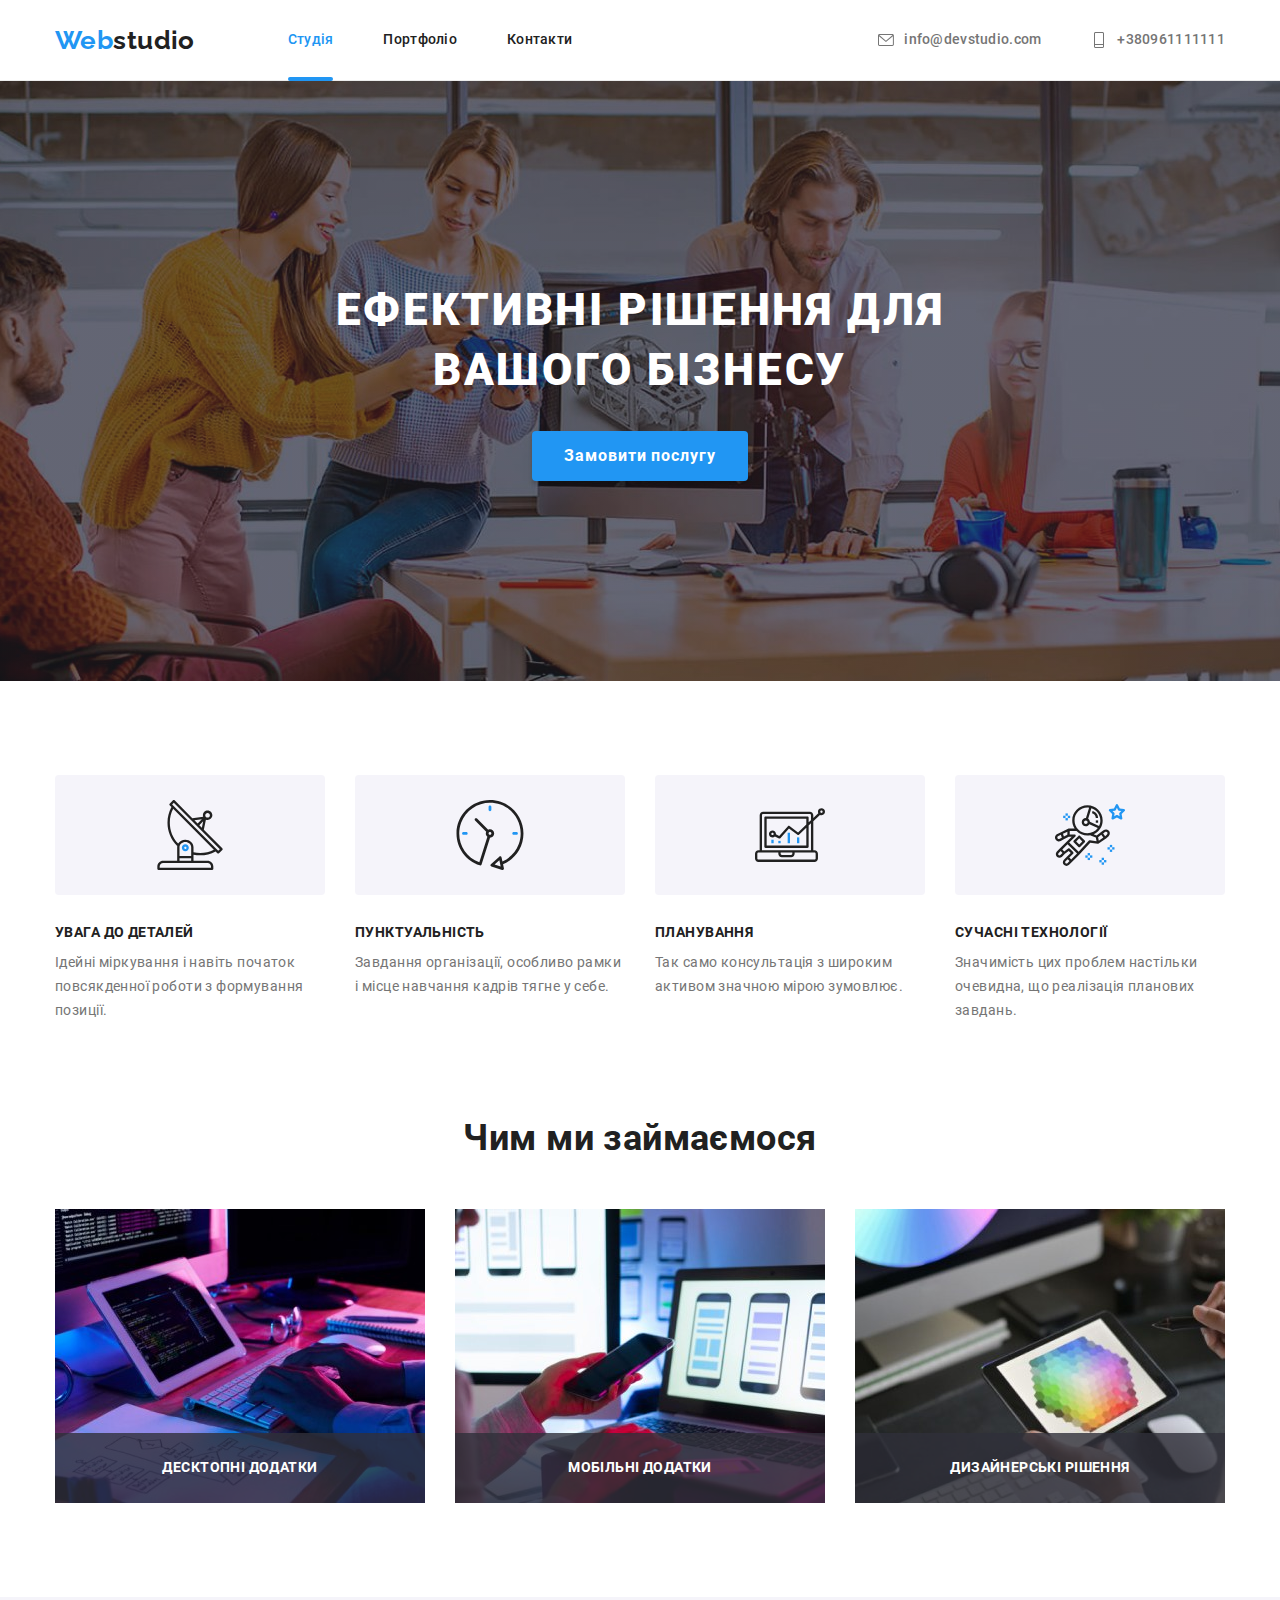
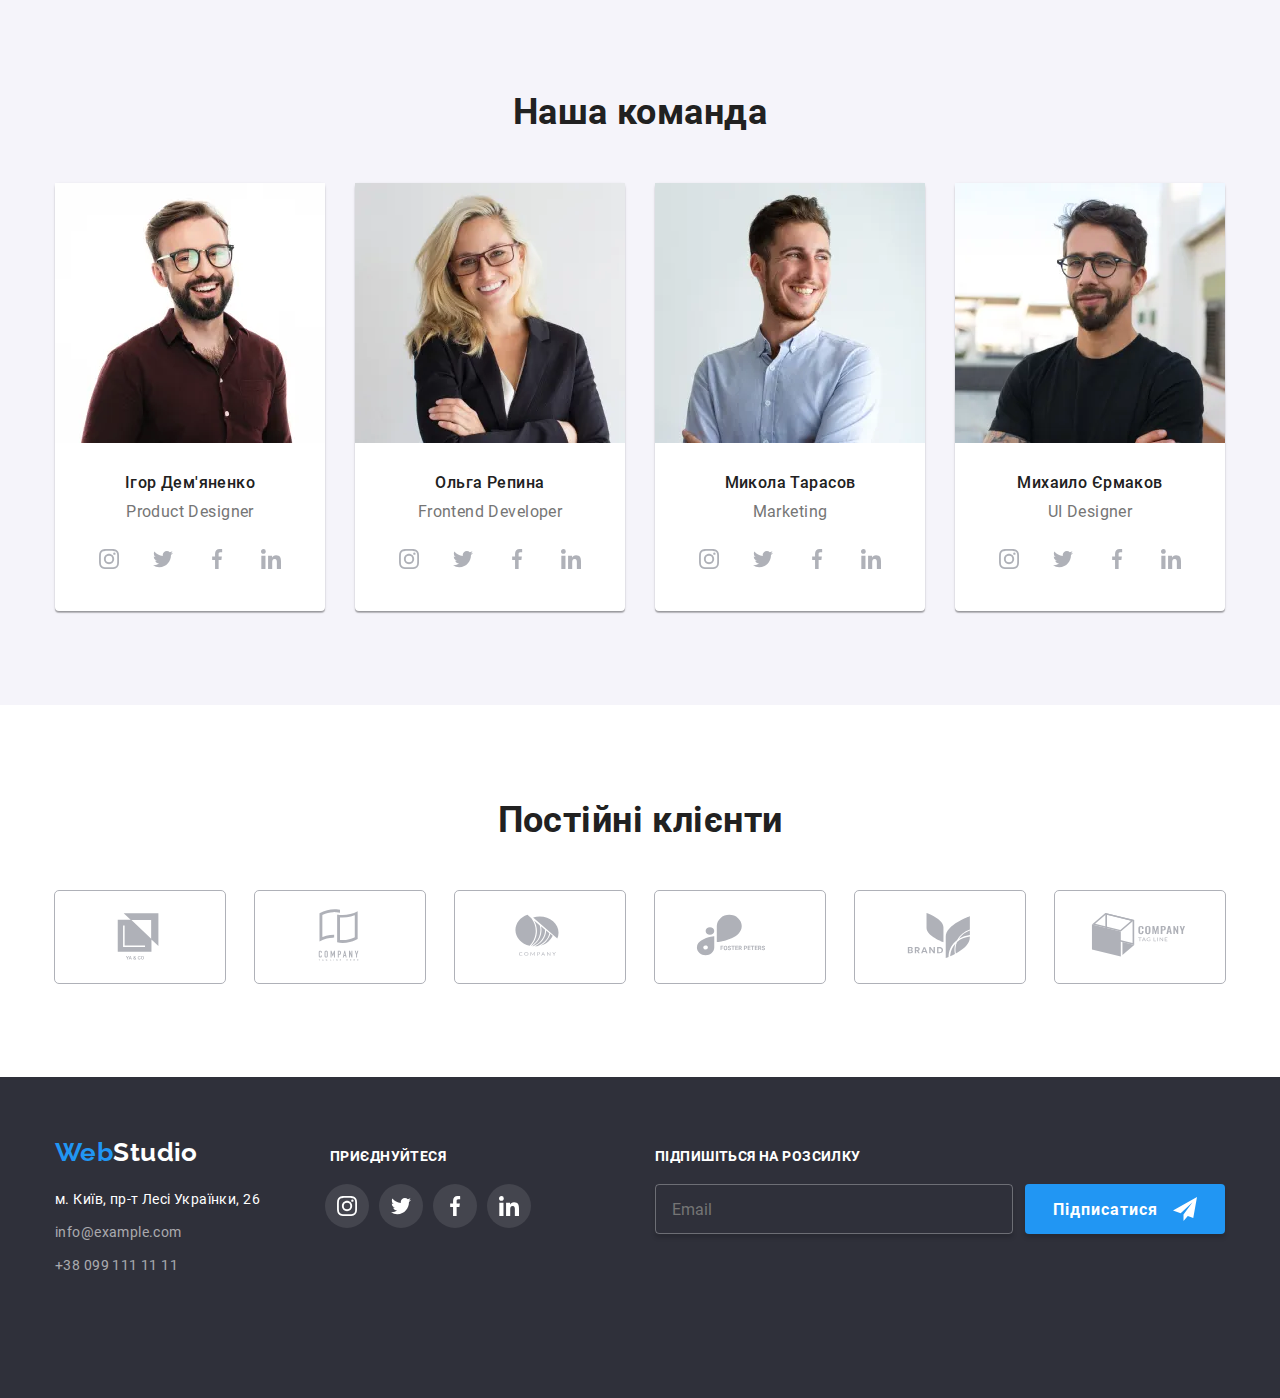
==== commit 4cffa75b: "portfolio: client list, button bar" ====
--- a/index.html
+++ b/index.html
@@ -1,5 +1,5 @@
 <!DOCTYPE html>
-<html lang="ru">
+<html lang="ua">
   <head>
     <meta charset="UTF-8" />
     <meta name="viewport" content="width=device-width, initial-scale=1.0" />
@@ -66,16 +66,16 @@
                   <a
                     href="./index.html"
                     class="menu-container__titlen menu-container__title--current link"
-                    >Студия</a
+                    >Студія</a
                   >
                 </li>
                 <li class="menu-container__item">
                   <a href="./portfolio.html" class="menu-container__title link"
-                    >Портфолио</a
+                    >Портфоліо</a
                   >
                 </li>
                 <li class="menu-container__item">
-                  <a href="" class="menu-container__title link">Контакты</a>
+                  <a href="" class="menu-container__title link">Контакти</a>
                 </li>
               </ul>
 
@@ -112,14 +112,14 @@
               <a
                 href="./index.html"
                 class="navigation__title navigation__title--current"
-                >Студия</a
+                >Студія</a
               >
             </li>
             <li class="navigation__item">
-              <a href="./portfolio.html" class="navigation__title">Портфолио</a>
+              <a href="./portfolio.html" class="navigation__title">Портфоліо</a>
             </li>
             <li class="navigation__item">
-              <a href="" class="navigation__title">Контакты</a>
+              <a href="" class="navigation__title">Контакти</a>
             </li>
           </ul>
         </nav>
@@ -154,10 +154,10 @@
       <section class="hero-section">
         <div class="container hero-section__content">
           <h1 class="hero-section__title">
-            ЭФФЕКТИВНЫЕ РЕШЕНИЯ ДЛЯ ВАШЕГО БИЗНЕСА
+            ЕФЕКТИВНІ РІШЕННЯ ДЛЯ ВАШОГО БІЗНЕСУ
           </h1>
           <button class="hero-button" type="button" data-modal-open>
-            <span class="hero-button__desc">Заказать услугу</span>
+            <span class="hero-button__desc">Замовити послугу</span>
           </button>
         </div>
       </section>
@@ -169,40 +169,40 @@
           <ul class="list benefit__list">
             <li class="benefit__card benefit__icon benefit--antenna">
               <div>
-                <h3 class="benefit__subtitle">ВНИМАНИЕ К ДЕТАЛЯМ</h3>
+                <h3 class="benefit__subtitle">УВАГА ДО ДЕТАЛЕЙ</h3>
                 <p class="benefit__description">
-                  Идейные соображения, а также начало повседневной работы по
-                  формированию позиции.
+                  Ідейні міркування і навіть початок повсякденної роботи з
+                  формування позиції.
                 </p>
               </div>
             </li>
 
             <li class="benefit__card benefit__icon benefit--clock">
               <div>
-                <h3 class="benefit__subtitle">ПУНКТУАЛЬНОСТЬ</h3>
+                <h3 class="benefit__subtitle">ПУНКТУАЛЬНІСТЬ</h3>
                 <p class="benefit__description">
-                  Задача организации, в особенности же рамки и место обучения
-                  кадров влечет за собой.
+                  Завдання організації, особливо рамки і місце навчання кадрів
+                  тягне у себе.
                 </p>
               </div>
             </li>
 
             <li class="benefit__card benefit__icon benefit--diagram">
               <div>
-                <h3 class="benefit__subtitle">ПЛАНИРОВАНИЕ</h3>
+                <h3 class="benefit__subtitle">ПЛАНУВАННЯ</h3>
                 <p class="benefit__description">
-                  Равным образом консультация с широким активом в значительной
-                  степени обуславливает.
+                  Так само консультація з широким активом значною мірою
+                  зумовлює.
                 </p>
               </div>
             </li>
 
             <li class="benefit__card benefit__icon benefit--astronaut">
               <div>
-                <h3 class="benefit__subtitle">СОВРЕМЕННЫЕ ТЕХНОЛОГИИ</h3>
+                <h3 class="benefit__subtitle">СУЧАСНІ ТЕХНОЛОГІЇ</h3>
                 <p class="benefit__description">
-                  Значимость этих проблем настолько очевидна, что реализация
-                  плановых заданий.
+                  Значимість цих проблем настільки очевидна, що реалізація
+                  планових завдань.
                 </p>
               </div>
             </li>
@@ -213,19 +213,24 @@
       <!-- our work -->
       <section class="work-block section">
         <div class="work-block__container container">
-          <h2 class="work-block__title">Чем мы занимаемся</h2>
+          <h2 class="work-block__title">Чим ми займаємося</h2>
           <ul class="work-block__list list">
             <li class="work-block__card">
               <div class="work-block__thumb">
                 <img
                   class="work-block__image"
-                  src="images/whatwedo1.jpg"
+                  srcset="
+                    ./images/work/work-lg03-370.jpg 370w,
+                    ./images/work/work-lg03-740.jpg 740w
+                  "
+                  sizes="(min-width: 1200px) 370px, 100vw"
+                  src="./images/whatwedo1.jpg"
                   alt="верстка"
                   width="370"
                   height="294"
                 />
                 <div class="work-block__description">
-                  <p class="work-block__text">Десктопные приложения</p>
+                  <p class="work-block__text">Десктопні додатки</p>
                 </div>
               </div>
             </li>
@@ -233,13 +238,18 @@
               <div class="work-block__thumb">
                 <img
                   class="work-block__image"
+                  srcset="
+                    ./images/work/work-lg02-370.jpg 370w,
+                    ./images/work/work-lg02-740.jpg 740w
+                  "
+                  sizes="(min-width: 1200px) 370px, 100vw"
                   src="images/whatwedo2.jpg"
                   alt="мобільні додатки"
                   width="370"
                   height="294"
                 />
                 <div class="work-block__description">
-                  <p class="work-block__text">Мобильные приложения</p>
+                  <p class="work-block__text">Мобільні додатки</p>
                 </div>
               </div>
             </li>
@@ -247,13 +257,18 @@
               <div class="work-block__thumb">
                 <img
                   class="work-block__image"
+                  srcset="
+                    ./images/work/work-lg01-370.jpg 370w,
+                    ./images/work/work-lg01-740.jpg 740w
+                  "
+                  sizes="(min-width: 1200px) 370px, 100vw"
                   src="images/whatwedo3.jpg"
                   alt="дизайн"
                   width="370"
                   height="294"
                 />
                 <div class="work-block__description">
-                  <p class="work-block__text">Дизайнерские решения</p>
+                  <p class="work-block__text">Дизайнерські рішення</p>
                 </div>
               </div>
             </li>
@@ -267,12 +282,67 @@
           <h2 class="team__title">Наша команда</h2>
           <ul class="team__list list">
             <li class="team__card">
-              <img
-                class="team__image"
-                src="images/Igor.jpg"
-                alt="Игорь Демьяненко"
-              />
-              <h3 class="team__name">Игорь Демьяненко</h3>
+              <picture>
+                <source
+                  media="(min-width: 1200px)"
+                  srcset="
+                    ./images/team/team-lg04.webp    1x,
+                    ./images/team/team-lg04@2x.webp 2x
+                  "
+                  type="image/webp"
+                />
+                <source
+                  media="(min-width: 1200px)"
+                  srcset="
+                    ./images/team/team-lg04.jpg    1x,
+                    ./images/team/team-lg04@2x.jpg 2x
+                  "
+                  type="image/jpg"
+                />
+
+                <source
+                  media="(min-width: 768px)"
+                  srcset="
+                    ./images/team/team-md04.webp    1x,
+                    ./images/team/team-md04@2x.webp 2x
+                  "
+                  type="image/webp"
+                />
+
+                <source
+                  media="(min-width: 768px)"
+                  srcset="
+                    ./images/team/team-md04.jpg    1x,
+                    ./images/team/team-md04@2x.jpg 2x
+                  "
+                  type="image/jpg"
+                />
+
+                <source
+                  media="(max-width: 767px)"
+                  srcset="
+                    ./images/team/team-sm04.webp    1x,
+                    ./images/team/team-sm04@2x.webp 2x
+                  "
+                  type="image/webp"
+                />
+
+                <source
+                  media="(max-width: 767px)"
+                  srcset="
+                    ./images/team/team-sm04.jpg    1x,
+                    ./images/team/team-sm04@2x.jpg 2x
+                  "
+                  type="image/jpg"
+                />
+                <img
+                  class="team__image"
+                  src="images/Igor.jpg"
+                  alt="Игорь Демьяненко"
+                />
+              </picture>
+
+              <h3 class="team__name">Ігор Дем'яненко</h3>
               <p class="team__role">Product Designer</p>
               <ul class="list social">
                 <li class="social__item">
@@ -302,11 +372,66 @@
               </ul>
             </li>
             <li class="team__card">
-              <img
-                class="team__image"
-                src="images/Olga.jpg"
-                alt="Ольга Репина"
-              />
+              <picture>
+                <source
+                  media="(min-width: 1200px)"
+                  srcset="
+                    ./images/team/team-lg03.webp    1x,
+                    ./images/team/team-lg03@2x.webp 2x
+                  "
+                  type="image/webp"
+                />
+                <source
+                  media="(min-width: 1200px)"
+                  srcset="
+                    ./images/team/team-lg03.jpg    1x,
+                    ./images/team/team-lg03@2x.jpg 2x
+                  "
+                  type="image/jpg"
+                />
+
+                <source
+                  media="(min-width: 768px)"
+                  srcset="
+                    ./images/team/team-md03.webp    1x,
+                    ./images/team/team-md03@2x.webp 2x
+                  "
+                  type="image/webp"
+                />
+
+                <source
+                  media="(min-width: 768px)"
+                  srcset="
+                    ./images/team/team-md03.jpg    1x,
+                    ./images/team/team-md03@2x.jpg 2x
+                  "
+                  type="image/jpg"
+                />
+
+                <source
+                  media="(max-width: 767px)"
+                  srcset="
+                    ./images/team/team-sm03.webp    1x,
+                    ./images/team/team-sm03@2x.webp 2x
+                  "
+                  type="image/webp"
+                />
+
+                <source
+                  media="(max-width: 767px)"
+                  srcset="
+                    ./images/team/team-sm03.jpg    1x,
+                    ./images/team/team-sm03@2x.jpg 2x
+                  "
+                  type="image/jpg"
+                />
+                <img
+                  class="team__image"
+                  src="images/Olga.jpg"
+                  alt="Ольга Репина"
+                />
+              </picture>
+
               <h3 class="team__name">Ольга Репина</h3>
               <p class="team__role">Frontend Developer</p>
               <ul class="social list">
@@ -337,12 +462,67 @@
               </ul>
             </li>
             <li class="team__card">
-              <img
-                class="team__image"
-                src="images/Mykola.jpg"
-                alt="Николай Тарасов"
-              />
-              <h3 class="team__name">Николай Тарасов</h3>
+              <picture>
+                <source
+                  media="(min-width: 1200px)"
+                  srcset="
+                    ./images/team/team-lg02.webp    1x,
+                    ./images/team/team-lg02@2x.webp 2x
+                  "
+                  type="image/webp"
+                />
+                <source
+                  media="(min-width: 1200px)"
+                  srcset="
+                    ./images/team/team-lg02.jpg    1x,
+                    ./images/team/team-lg02@2x.jpg 2x
+                  "
+                  type="image/jpg"
+                />
+
+                <source
+                  media="(min-width: 768px)"
+                  srcset="
+                    ./images/team/team-md02.webp    1x,
+                    ./images/team/team-md02@2x.webp 2x
+                  "
+                  type="image/webp"
+                />
+
+                <source
+                  media="(min-width: 768px)"
+                  srcset="
+                    ./images/team/team-md02.jpg    1x,
+                    ./images/team/team-md02@2x.jpg 2x
+                  "
+                  type="image/jpg"
+                />
+
+                <source
+                  media="(max-width: 767px)"
+                  srcset="
+                    ./images/team/team-sm02.webp    1x,
+                    ./images/team/team-sm02@2x.webp 2x
+                  "
+                  type="image/webp"
+                />
+
+                <source
+                  media="(max-width: 767px)"
+                  srcset="
+                    ./images/team/team-sm02.jpg    1x,
+                    ./images/team/team-sm02@2x.jpg 2x
+                  "
+                  type="image/jpg"
+                />
+                <img
+                  class="team__image"
+                  src="images/Mykola.jpg"
+                  alt="Николай Тарасов"
+                />
+              </picture>
+
+              <h3 class="team__name">Микола Тарасов</h3>
               <p class="team__role">Marketing</p>
               <ul class="list social">
                 <li class="social__item">
@@ -372,12 +552,67 @@
               </ul>
             </li>
             <li class="team__card">
-              <img
-                class="team__image"
-                src="images/Myha.jpg"
-                alt="Михаил Ермаков"
-              />
-              <h3 class="team__name">Михаил Ермаков</h3>
+              <picture>
+                <source
+                  media="(min-width: 1200px)"
+                  srcset="
+                    ./images/team/team-lg01.webp    1x,
+                    ./images/team/team-lg01@2x.webp 2x
+                  "
+                  type="image/webp"
+                />
+                <source
+                  media="(min-width: 1200px)"
+                  srcset="
+                    ./images/team/team-lg01.jpg    1x,
+                    ./images/team/team-lg01@2x.jpg 2x
+                  "
+                  type="image/jpg"
+                />
+
+                <source
+                  media="(min-width: 768px)"
+                  srcset="
+                    ./images/team/team-md01.webp    1x,
+                    ./images/team/team-md01@2x.webp 2x
+                  "
+                  type="image/webp"
+                />
+
+                <source
+                  media="(min-width: 768px)"
+                  srcset="
+                    ./images/team/team-md01.jpg    1x,
+                    ./images/team/team-md01@2x.jpg 2x
+                  "
+                  type="image/jpg"
+                />
+
+                <source
+                  media="(max-width: 767px)"
+                  srcset="
+                    ./images/team/team-sm01.webp    1x,
+                    ./images/team/team-sm01@2x.webp 2x
+                  "
+                  type="image/webp"
+                />
+
+                <source
+                  media="(max-width: 767px)"
+                  srcset="
+                    ./images/team/team-sm01.jpg    1x,
+                    ./images/team/team-sm01@2x.jpg 2x
+                  "
+                  type="image/jpg"
+                />
+                <img
+                  class="team__image"
+                  src="images/Myha.jpg"
+                  alt="Михаил Ермаков"
+                />
+              </picture>
+
+              <h3 class="team__name">Михаило Єрмаков</h3>
               <p class="team__role">UI Designer</p>
               <ul class="list social">
                 <li class="social__item">
@@ -412,7 +647,7 @@
 
       <section class="clients section">
         <div class="clients__container container">
-          <h2 class="clients__title">Постоянные клиенты</h2>
+          <h2 class="clients__title">Постійні клієнти</h2>
           <ul class="clients__list list">
             <li class="clients__item">
               <a class="clients__link" href="">
@@ -471,7 +706,7 @@
                     href="https://bit.ly/3pXMvUd"
                     target="_blank"
                     rel="noopener noreferrer"
-                    >г. Киев, пр-т Леси Украинки, 26</a
+                    >м. Київ, пр-т Лесі Українки, 26</a
                   >
                 </li>
                 <li class="footer__item">
@@ -490,7 +725,7 @@
 
           <!-- Footer social links -->
           <div class="footer__connect">
-            <p class="footer__title">ПРИСОЕДИНЯЙТЕСЬ</p>
+            <p class="footer__title">ПРИЄДНУЙТЕСЯ</p>
             <ul class="list footer-socials">
               <li class="footer-socials__item">
                 <a class="footer-socials__link" href=""
@@ -523,7 +758,7 @@
         <!-- footer subscribe form -->
 
         <div class="footer__subscribe">
-          <p class="footer__title">ПОДПИШИТЕСЬ НА РАССЫЛКУ</p>
+          <p class="footer__title">ПІДПИШІТЬСЯ НА РОЗСИЛКУ</p>
           <form class="footer-form" autocomplete="off">
             <div class="footer-form__thumb">
               <label class="footer-form__label">
@@ -535,7 +770,7 @@
                 />
               </label>
               <button class="subscribe-button" type="submit">
-                <span class="subscribe-button__text">Подписаться</span>
+                <span class="subscribe-button__text">Підписатися</span>
                 <svg class="subscribe-button__icon">
                   <use href="./images/icons.svg#icon-send"></use>
                 </svg>
@@ -556,12 +791,12 @@
           </svg>
         </button>
 
-        <p class="backdrop__title">Оставьте свои данные, мы вам перезвоним</p>
+        <p class="backdrop__title">Залиште свої дані, ми вам передзвонимо</p>
 
         <form class="form">
           <ul class="form__list list">
             <li class="form__field">
-              <label class="form__label" for="name">Имя</label>
+              <label class="form__label" for="name">Ім'я</label>
               <input
                 class="form__input"
                 type="text"
@@ -581,7 +816,7 @@
               </svg>
             </li>
             <li class="form__field">
-              <label class="form__label" for="mail">Почта</label>
+              <label class="form__label" for="mail">Пошта</label>
               <input class="form__input" type="email" name="mail" id="mail" />
               <svg class="form__icon" width="15px" height="12px">
                 <use href="./images/icons.svg#email"></use>
@@ -589,12 +824,12 @@
             </li>
           </ul>
           <div class="form__text">
-            <label class="form__label" for="comment">Комментарий</label>
+            <label class="form__label" for="comment">Коментар</label>
             <textarea
               class="form__comment"
               name="comment"
               id="comment"
-              placeholder="Введите текст"
+              placeholder="Введіть текст"
             ></textarea>
           </div>
           <div class="form__agree">
@@ -606,13 +841,13 @@
                 </svg>
               </span>
               <span class="form__desc"
-                >Соглашаюсь с рассылкой и принимаю
-                <a class="form__link" href="">Условия договора</a></span
+                >Погоджуюся з розсилкою та приймаю
+                <a class="form__link" href="">Умови договору</a></span
               >
             </label>
           </div>
 
-          <button class="form__button" type="submit">Отправить</button>
+          <button class="form__button" type="submit">Відправити</button>
         </form>
       </div>
     </div>
--- a/css/main.min.css
+++ b/css/main.min.css
@@ -1 +1 @@
-*,::before,::after{-webkit-box-sizing:border-box;box-sizing:border-box}html{-moz-tab-size:4;-o-tab-size:4;tab-size:4}html{line-height:1.15;-webkit-text-size-adjust:100%}body{margin:0}body{font-family:system-ui,-apple-system,"Segoe UI",Roboto,Helvetica,Arial,sans-serif,"Apple Color Emoji","Segoe UI Emoji"}hr{height:0;color:inherit}abbr[title]{-webkit-text-decoration:underline dotted;text-decoration:underline dotted}b,strong{font-weight:bolder}code,kbd,samp,pre{font-family:ui-monospace,SFMono-Regular,Consolas,"Liberation Mono",Menlo,monospace;font-size:1em}small{font-size:80%}sub,sup{font-size:75%;line-height:0;position:relative;vertical-align:baseline}sub{bottom:-0.25em}sup{top:-0.5em}table{text-indent:0;border-color:inherit}button,input,optgroup,select,textarea{font-family:inherit;font-size:100%;line-height:1.15;margin:0}button,select{text-transform:none}button,[type=button],[type=reset],[type=submit]{-webkit-appearance:button}::-moz-focus-inner{border-style:none;padding:0}:-moz-focusring{outline:1px dotted ButtonText}:-moz-ui-invalid{box-shadow:none}legend{padding:0}progress{vertical-align:baseline}::-webkit-inner-spin-button,::-webkit-outer-spin-button{height:auto}[type=search]{-webkit-appearance:textfield;outline-offset:-2px}::-webkit-search-decoration{-webkit-appearance:none}::-webkit-file-upload-button{-webkit-appearance:button;font:inherit}summary{display:list-item}@font-face{font-family:"Roboto";font-style:normal;font-weight:400;src:url("../fonts/roboto-v30-latin_cyrillic-regular.eot");src:local(""),url("../fonts/roboto-v30-latin_cyrillic-regular.eot?#iefix") format("embedded-opentype"),url("../fonts/roboto-v30-latin_cyrillic-regular.woff2") format("woff2"),url("../fonts/roboto-v30-latin_cyrillic-regular.woff") format("woff"),url("../fonts/roboto-v30-latin_cyrillic-regular.ttf") format("truetype"),url("../fonts/roboto-v30-latin_cyrillic-regular.svg#Roboto") format("svg")}@font-face{font-family:"Roboto";font-style:normal;font-weight:500;src:url("../fonts/roboto-v30-latin_cyrillic-500.eot");src:local(""),url("../fonts/roboto-v30-latin_cyrillic-500.eot?#iefix") format("embedded-opentype"),url("../fonts/roboto-v30-latin_cyrillic-500.woff2") format("woff2"),url("../fonts/roboto-v30-latin_cyrillic-500.woff") format("woff"),url("../fonts/roboto-v30-latin_cyrillic-500.ttf") format("truetype"),url("../fonts/roboto-v30-latin_cyrillic-500.svg#Roboto") format("svg")}@font-face{font-family:"Roboto";font-style:normal;font-weight:700;src:url("../fonts/roboto-v30-latin_cyrillic-700.eot");src:local(""),url("../fonts/roboto-v30-latin_cyrillic-700.eot?#iefix") format("embedded-opentype"),url("../fonts/roboto-v30-latin_cyrillic-700.woff2") format("woff2"),url("../fonts/roboto-v30-latin_cyrillic-700.woff") format("woff"),url("../fonts/roboto-v30-latin_cyrillic-700.ttf") format("truetype"),url("../fonts/roboto-v30-latin_cyrillic-700.svg#Roboto") format("svg")}@font-face{font-family:"Roboto";font-style:normal;font-weight:900;src:url("../fonts/roboto-v30-latin_cyrillic-900.eot");src:local(""),url("../fonts/roboto-v30-latin_cyrillic-900.eot?#iefix") format("embedded-opentype"),url("../fonts/roboto-v30-latin_cyrillic-900.woff2") format("woff2"),url("../fonts/roboto-v30-latin_cyrillic-900.woff") format("woff"),url("../fonts/roboto-v30-latin_cyrillic-900.ttf") format("truetype"),url("../fonts/roboto-v30-latin_cyrillic-900.svg#Roboto") format("svg")}@font-face{font-family:"Raleway";font-style:normal;font-weight:700;src:url("../fonts/raleway-v27-latin_cyrillic-700.eot");src:local(""),url("../fonts/raleway-v27-latin_cyrillic-700.eot?#iefix") format("embedded-opentype"),url("../fonts/raleway-v27-latin_cyrillic-700.woff2") format("woff2"),url("../fonts/raleway-v27-latin_cyrillic-700.woff") format("woff"),url("../fonts/raleway-v27-latin_cyrillic-700.ttf") format("truetype"),url("../fonts/raleway-v27-latin_cyrillic-700.svg#Raleway") format("svg")}body{font-family:"Roboto",sans-serif;color:#212121;background-color:#fff;font-size:14px;letter-spacing:.03em}img{display:block;max-width:100%;height:auto}.list{list-style:none;margin:0;padding:0}h1,h2,h3,h4,h5,h6,p{margin:0}.link{text-decoration:none;color:currentColor}.center{display:-webkit-box;display:-ms-flexbox;display:flex;-webkit-box-pack:center;-ms-flex-pack:center;justify-content:center;-webkit-box-align:center;-ms-flex-align:center;align-items:center}.visually-hidden{position:absolute;width:1px;height:1px;margin:-1px;padding:0;overflow:hidden;border:0;clip:rect(0 0 0 0)}.container{width:100%;margin-left:auto;margin-right:auto;padding-left:15px;padding-right:15px;outline:2px solid tomato}@media screen and (min-width: 480px){.container{max-width:480px}}@media screen and (min-width: 768px){.container{max-width:768px}}@media screen and (min-width: 1200px){.container{max-width:1200px}}.section{padding-top:60px;padding-bottom:60px;outline:2px solid tomato}@media screen and (min-width: 1200px){.section{padding-top:94px;padding-bottom:94px}}.form__checkbox--custom,.form__wrap,.clients__link,.footer-socials__link,.work-block__description,.form__button,.backdrop__btn,.hero-button__desc{display:-webkit-box;display:-ms-flexbox;display:flex;-webkit-box-pack:center;-ms-flex-pack:center;justify-content:center;-webkit-box-align:center;-ms-flex-align:center;align-items:center}.hero-button{font-family:inherit;display:inline-block;min-width:200px;height:50px;padding:10px 32px;background:#2196f3;-webkit-box-shadow:0px 4px 4px rgba(0,0,0,.15);box-shadow:0px 4px 4px rgba(0,0,0,.15);border-radius:4px;border:2px rgba(0,0,0,0);-webkit-transition:background 250ms cubic-bezier(0.4, 0, 0.2, 1);transition:background 250ms cubic-bezier(0.4, 0, 0.2, 1)}.hero-button:hover,.hero-button:focus{background:#188ce8;cursor:pointer}.hero-button__desc{font-weight:700;font-size:16px;line-height:1.87;letter-spacing:.06em;color:#fff}.subscribe-button{display:-webkit-box;display:-ms-flexbox;display:flex;-webkit-box-align:center;-ms-flex-align:center;align-items:center;-webkit-box-pack:justify;-ms-flex-pack:justify;justify-content:space-between;font-family:inherit;min-width:200px;height:50px;padding:10px 28px;cursor:pointer;background:#2196f3;-webkit-box-shadow:0px 4px 4px rgba(0,0,0,.15);box-shadow:0px 4px 4px rgba(0,0,0,.15);border-radius:4px;border:2px rgba(0,0,0,0)}.subscribe-button__text{font-weight:700;font-size:16px;line-height:1.87;text-align:center;letter-spacing:.06em;color:#fff}.subscribe-button__icon{display:inline-block;fill:#fff;width:24px;height:24px}.buttons-list__button{width:auto;height:auto;padding:6px 22px;background:#f5f4fa;border-radius:4px;font-weight:500;font-size:16px;line-height:1.63;text-align:center;border:none;cursor:pointer;font-family:inherit;-webkit-transition:background 250ms cubic-bezier(0.4, 0, 0.2, 1),-webkit-box-shadow 250ms cubic-bezier(0.4, 0, 0.2, 1);transition:background 250ms cubic-bezier(0.4, 0, 0.2, 1),-webkit-box-shadow 250ms cubic-bezier(0.4, 0, 0.2, 1);transition:background 250ms cubic-bezier(0.4, 0, 0.2, 1),box-shadow 250ms cubic-bezier(0.4, 0, 0.2, 1);transition:background 250ms cubic-bezier(0.4, 0, 0.2, 1),box-shadow 250ms cubic-bezier(0.4, 0, 0.2, 1),-webkit-box-shadow 250ms cubic-bezier(0.4, 0, 0.2, 1)}.buttons-list__button:hover,.buttons-list__button:focus{background:#2196f3;color:#fff;-webkit-box-shadow:0px 2px 2px 0px rgba(0,0,0,.12),0px 1px 2px 0px rgba(0,0,0,.08),0px 3px 1px 0px rgba(0,0,0,.1);box-shadow:0px 2px 2px 0px rgba(0,0,0,.12),0px 1px 2px 0px rgba(0,0,0,.08),0px 3px 1px 0px rgba(0,0,0,.1)}.backdrop__btn{position:absolute;cursor:pointer;top:8px;right:8px;width:30px;height:30px;border:1px solid rgba(0,0,0,.1);border-radius:50px;background-color:#fff}.backdrop__btn:hover,.backdrop__btn:focus{fill:#2196f3}.form__button{margin-left:auto;margin-right:auto;padding:10px 32px;min-width:200px;min-height:50px;-webkit-box-shadow:0px 4px 4px rgba(0,0,0,.15);box-shadow:0px 4px 4px rgba(0,0,0,.15);border:1px solid rgba(0,0,0,0);border-radius:4px;cursor:pointer;color:#fff;background-color:#2196f3;font-weight:700;font-size:16px;line-height:1.87;letter-spacing:.06em}.page-header{border-bottom:1px solid #ececec;min-height:60px;position:relative}.page-header__container{display:-webkit-box;display:-ms-flexbox;display:flex;-webkit-box-align:center;-ms-flex-align:center;align-items:center}@media screen and (min-width: 768px){.page-header__container{display:-webkit-box;display:-ms-flexbox;display:flex;-webkit-box-align:center;-ms-flex-align:center;align-items:center}}@media screen and (max-width: 1199px){.page-header__container{-webkit-box-pack:justify;-ms-flex-pack:justify;justify-content:space-between}}@media screen and (max-width: 767px){.page-header__contacts{display:none}}@media screen and (min-width: 768px){.page-header__contacts{display:-webkit-box;display:-ms-flexbox;display:flex;-webkit-box-orient:vertical;-webkit-box-direction:normal;-ms-flex-direction:column;flex-direction:column;margin-left:auto}}@media screen and (max-width: 1199px){.page-header__contacts .page-header__item:not(:last-child){margin-bottom:16px}}@media screen and (min-width: 1200px){.page-header__contacts{display:-webkit-box;display:-ms-flexbox;display:flex;-webkit-box-orient:horizontal;-webkit-box-direction:normal;-ms-flex-direction:row;flex-direction:row;margin-left:auto}.page-header__contacts .page-header__item+.page-header__item{margin-left:50px}}.page-header__mail,.page-header__telephone{display:-webkit-box;display:-ms-flexbox;display:flex;color:#757575;fill:#757575;font-weight:500;line-height:1.14;letter-spacing:.02em;text-decoration:none;-webkit-transition:fill 250ms cubic-bezier(0.4, 0, 0.2, 1);transition:fill 250ms cubic-bezier(0.4, 0, 0.2, 1)}@media screen and (min-width: 768px){.page-header__mail,.page-header__telephone{display:-webkit-box;display:-ms-flexbox;display:flex;-webkit-box-align:center;-ms-flex-align:center;align-items:center;margin-bottom:0px;font-size:12px}}.page-header__mail:hover,.page-header__mail:focus,.page-header__telephone:hover,.page-header__telephone:focus{fill:#2196f3;color:#2196f3}@media screen and (min-width: 1200px){.page-header__mail,.page-header__telephone{font-size:14px}}.page-header__mail:hover,.page-header__mail:focus,.page-header__telephone:hover,.page-header__telephone:focus{fill:#2196f3;color:#2196f3}.page-header__icon{margin-right:8px}.page-header__icon:hover,.page-header__icon:focus{fill:currentColor}@media screen and (min-width: 1200px){.page-header__icon{margin-right:10px}}.mobile-menu{display:-webkit-box;display:-ms-flexbox;display:flex;-webkit-box-pack:justify;-ms-flex-pack:justify;justify-content:space-between;-webkit-box-align:center;-ms-flex-align:center;align-items:center}.mobile-menu__button{display:-webkit-inline-box;display:-ms-inline-flexbox;display:inline-flex;margin:0;padding:0;border:none;background-color:rgba(0,0,0,0);outline:none;color:#212121;z-index:10}.mobile-menu__button .mobile-menu--close{opacity:0}@media screen and (min-width: 768px){.mobile-menu__button{display:none}}.mobile-menu__button.is-open .mobile-menu--close{opacity:1}.mobile-menu__button.is-open .mobile-menu--burger{opacity:0}.mobile-menu__button:hover{fill:#2196f3}.menu-container{display:-webkit-box;display:-ms-flexbox;display:flex;-webkit-box-orient:vertical;-webkit-box-direction:normal;-ms-flex-direction:column;flex-direction:column;-webkit-transform:translateX(100%);transform:translateX(100%);-webkit-transition:-webkit-transform 250ms cubic-bezier(0.4, 0, 0.2, 1);transition:-webkit-transform 250ms cubic-bezier(0.4, 0, 0.2, 1);transition:transform 250ms cubic-bezier(0.4, 0, 0.2, 1);transition:transform 250ms cubic-bezier(0.4, 0, 0.2, 1), -webkit-transform 250ms cubic-bezier(0.4, 0, 0.2, 1);position:fixed;z-index:1;top:0;left:0;width:100%;height:100%;padding:48px 20px;font-size:20px;background-color:#fff}.menu-container.is-open{-webkit-transform:translateX(0);transform:translateX(0)}.menu-container>.menu-container__nav{margin-bottom:auto}.menu-container__item{font-size:40px;font-weight:500;line-height:1.18;letter-spacing:.02em}.menu-container__item:not(:last-child){margin-bottom:32px}.menu-container__item>.menu-container__title--current{color:#2196f3}.menu-container__contacts{margin-bottom:64px;font-size:24px;font-weight:500;line-height:1.16;letter-spacing:.02em;color:#757575}.menu-container__contacts .menu-container__tel{margin-bottom:32px;font-size:34px;color:#2196f3}.menu-container__socials{display:-webkit-box;display:-ms-flexbox;display:flex;-webkit-box-align:center;-ms-flex-align:center;align-items:center;-ms-flex-wrap:wrap;flex-wrap:wrap;gap:10px;font-weight:500;font-size:18px;line-height:1.22;letter-spacing:.02em;color:#2196f3}.menu-container__inner:not(:last-child) .menu-container__link{padding-right:10px;border-right:1px Solid rgba(33,33,33,.2)}.logo,.logo__footer{display:block;color:#212121;text-decoration:none;font-family:"Raleway",sans-serif;font-weight:700;font-size:24px;line-height:1.19;padding:16px 0}@media screen and (min-width: 768px){.logo,.logo__footer{padding:24px 0;font-size:26px}}.logo__footer{color:#fff;padding:0;margin-bottom:20px}.logo--accent{color:#2196f3}@media screen and (min-width: 768px){.navigation{display:-webkit-box;display:-ms-flexbox;display:flex;-webkit-box-pack:justify;-ms-flex-pack:justify;justify-content:space-between}}.navigation__item{position:relative}.navigation__list .navigation__item+.navigation__item{margin-left:50px}.navigation__list{display:-webkit-box;display:-ms-flexbox;display:flex}@media screen and (max-width: 767px){.navigation__list{display:none}}@media screen and (min-width: 768px){.navigation__list{margin-left:88px}}@media screen and (min-width: 1200px){.navigation__list{margin-left:93px}}.navigation__title{display:block;color:#212121;font-weight:500;line-height:1.14;letter-spacing:.02em;text-decoration:none;padding-top:32px;padding-bottom:32px;-webkit-transition:color 250ms cubic-bezier(0.4, 0, 0.2, 1);transition:color 250ms cubic-bezier(0.4, 0, 0.2, 1)}.navigation__title--current::after{content:"";position:absolute;left:0;bottom:-1px;width:100%;height:4px;background-color:#2196f3;border-radius:2px}.navigation__title__title:hover,.navigation__title__title:focus{color:#2196f3}.navigation__list .navigation__title--current{color:#2196f3}.navigation__title:hover,.navigation__title:focus{color:var(--accent-text-color)}.hero-section{max-width:480px;margin:0 auto;height:400px;background-size:contain;background-color:#2f303a}@media screen and (min-width: 768px){.hero-section{max-width:768px}}@media screen and (min-width: 1200px){.hero-section{max-width:1600px;height:600px}}.hero-section__content{padding-top:118px;padding-bottom:118px;text-align:center}@media screen and (min-width: 1200px){.hero-section__content{padding-top:200px;padding-bottom:200px}}.hero-section__title{margin:0 auto;margin-bottom:30px;max-width:360px;font-weight:900;font-size:26px;line-height:1.61;text-align:center;letter-spacing:.06em;text-transform:uppercase;color:#fff}@media screen and (min-width: 1200px){.hero-section__title{max-width:696px;font-size:44px;line-height:1.36}}@media screen and (min-width: 768px){.benefit__list{display:-webkit-box;display:-ms-flexbox;display:flex;-ms-flex-wrap:wrap;flex-wrap:wrap;gap:30px}}.benefit__card{max-width:450px;margin:0 0 30px 0}.benefit__card:last-child{margin-bottom:0}@media screen and (min-width: 768px){.benefit__card{max-width:354px;margin:0}}@media screen and (min-width: 1200px){.benefit__card{max-width:270px}}.benefit__icon::before{content:"";display:block;height:120px;background-repeat:no-repeat;background-position:center;background-color:#f5f4fa;border-radius:4px;margin-bottom:30px}.benefit--antenna::before{content:"";background-image:url(../images/antenna-1.svg);background-size:70px}.benefit--clock::before{content:"";background-image:url(../images/clock-1.svg);background-size:70px}.benefit--diagram::before{content:"";background-image:url(../images/diagram-1.svg);background-size:70px}.benefit--astronaut::before{content:"";background-image:url(../images/astronaut-1.svg);background-size:70px}.benefit__subtitle{font-size:14px;font-weight:700;line-height:1.14;text-transform:uppercase;margin-bottom:10px}.benefit__description{line-height:1.71;color:#757575;margin-top:0;margin-bottom:0px}.work-block{display:none;padding-top:0}@media screen and (min-width: 1200px){.work-block{display:block}}.work-block__title{font-weight:700;font-size:36px;line-height:1.17;text-align:center;margin-top:0;margin-bottom:50px}.work-block__list{display:-webkit-box;display:-ms-flexbox;display:flex;margin-left:-15px;margin-right:-15px}.work-block__card{margin:0 15px}.work-block__thumb{position:relative}.work-block__image{display:block;max-width:100%;height:auto}.work-block__description{position:absolute;left:0;bottom:0;width:370px;height:70px;background:rgba(47,48,58,.8)}.work-block__text{font-weight:700;font-size:14px;line-height:1.14;letter-spacing:.03em;text-transform:uppercase;color:#fff}.team{background-color:#f5f4fa}.team__title{font-weight:700;font-size:28px;line-height:1.17;text-align:center;margin-top:0;margin-bottom:30px}@media screen and (min-width: 1200px){.team__title{font-size:36px;margin-bottom:50px}}@media screen and (min-width: 768px){.team__list{display:-webkit-box;display:-ms-flexbox;display:flex;-ms-flex-wrap:wrap;flex-wrap:wrap;margin-left:-15px;margin-right:-15px}}.team__card{background-color:#fff;max-width:450px;-webkit-box-shadow:0px 2px 1px rgba(0,0,0,.2),0px 1px 1px rgba(0,0,0,.14),0px 1px 3px rgba(0,0,0,.12);box-shadow:0px 2px 1px rgba(0,0,0,.2),0px 1px 1px rgba(0,0,0,.14),0px 1px 3px rgba(0,0,0,.12);border-radius:4px}@media screen and (max-width: 767px){.team__card{margin-bottom:30px}.team__card:last-child{margin-bottom:0}}@media screen and (min-width: 768px){.team__card{max-width:354px;margin-left:15px;margin-right:15px}.team__card:nth-child(-n+2){margin-bottom:15px}}@media screen and (min-width: 1200px){.team__card{max-width:270px;margin:0 15px}.team__card:nth-child(-n+2){margin-bottom:0}}.team__image{display:block;max-width:100%;height:auto}.team__name{font-weight:500;font-size:16px;line-height:1.19;text-align:center;margin-top:30px;margin-bottom:10px}.team__role{font-style:normal;font-size:16px;line-height:1.19;text-align:center;color:#757575;margin-bottom:16px}.social{display:-webkit-box;display:-ms-flexbox;display:flex;max-width:206px;padding-bottom:24px;margin-left:auto;margin-right:auto}@media screen and (min-width: 1200px){.social{height:44px;padding-bottom:0px;margin-bottom:30px}}.social__link{display:-webkit-box;display:-ms-flexbox;display:flex;-webkit-box-pack:center;-ms-flex-pack:center;justify-content:center;-webkit-box-align:center;-ms-flex-align:center;align-items:center;width:44px;height:44px;border-radius:50px;color:#afb1b8;-webkit-transition:color 250ms cubic-bezier(0.4, 0, 0.2, 1),background-color 250ms cubic-bezier(0.4, 0, 0.2, 1);transition:color 250ms cubic-bezier(0.4, 0, 0.2, 1),background-color 250ms cubic-bezier(0.4, 0, 0.2, 1)}.social__link:hover,.social__link:focus{background-color:#2196f3;color:#fff}.social__item+.social__item{margin-left:10px}.social__icon{fill:currentColor;width:20px;height:20px}.footer-socials{display:-webkit-box;display:-ms-flexbox;display:flex;max-width:206px;height:44px;margin:0 -5px}.footer-socials__link{width:44px;height:44px;border-radius:50px;background-color:rgba(255,255,255,.1);-webkit-transition:background-color 250ms cubic-bezier(0.4, 0, 0.2, 1);transition:background-color 250ms cubic-bezier(0.4, 0, 0.2, 1)}.footer-socials__link:hover,.footer-socials__link:focus{background-color:#2196f3}.footer-socials__item+.footer-socials__item{margin-left:10px}.footer-socials__icon{fill:#fff;width:20px;height:20px}.clients__title{font-weight:700;font-size:28px;line-height:1.17;text-align:center;margin-top:0;margin-bottom:30px}@media screen and (min-width: 1200px){.clients__title{font-size:36px;margin-bottom:50px}}.clients__list{display:-webkit-box;display:-ms-flexbox;display:flex;-ms-flex-wrap:wrap;flex-wrap:wrap;margin:-15px}@media screen and (min-width: 1200px){.clients__list{margin:0}.clients__list>.clients__item+.clients__item{margin-left:30px}}.clients__item{-ms-flex-preferred-size:calc((100% - 60px)/2);flex-basis:calc((100% - 60px)/2);margin:15px;max-width:210px;height:92px;outline:1px solid #afb1b8;border-radius:4px;-webkit-transition:outline 250ms cubic-bezier(0.4, 0, 0.2, 1);transition:outline 250ms cubic-bezier(0.4, 0, 0.2, 1)}.clients__item:hover,.clients__item:focus{outline:1px solid #2196f3}@media screen and (min-width: 768px){.clients__item{-ms-flex-preferred-size:calc((100% - 90px)/3);flex-basis:calc((100% - 90px)/3);max-width:226px}}@media screen and (min-width: 1200px){.clients__item{max-width:170px;-ms-flex-preferred-size:calc((100% - 150px)/6);flex-basis:calc((100% - 150px)/6);margin:0}}.clients__link{max-width:208px;height:90px;color:#afb1b8;-webkit-transition:color 250ms cubic-bezier(0.4, 0, 0.2, 1);transition:color 250ms cubic-bezier(0.4, 0, 0.2, 1)}.clients__link:hover,.clients__link:focus{color:#2196f3}@media screen and (min-width: 1200px){.clients__link{width:168px}}.clients__icon{width:106px;height:60px;fill:currentColor}.footer-form__thumb{display:-webkit-box;display:-ms-flexbox;display:flex;-webkit-box-orient:vertical;-webkit-box-direction:normal;-ms-flex-direction:column;flex-direction:column;-webkit-box-align:center;-ms-flex-align:center;align-items:center}@media screen and (min-width: 1200px){.footer-form__thumb{-webkit-box-orient:horizontal;-webkit-box-direction:normal;-ms-flex-direction:row;flex-direction:row;-webkit-box-align:start;-ms-flex-align:start;align-items:flex-start;width:570px}}.footer-form{width:100%}.footer-form__label{width:100%}.footer-form__label .footer-form__input{display:block;width:100%;height:50px;padding:12px 16px;margin-left:auto;margin-right:auto;margin-bottom:20px;background:inherit;border:1px solid rgba(255,255,255,.3);-webkit-box-shadow:0px 4px 4px rgba(0,0,0,.15);box-shadow:0px 4px 4px rgba(0,0,0,.15);border-radius:4px;outline:none;font-size:16px;line-height:1.87;letter-spacing:0,3em;color:rgba(255,255,255,.6)}@media screen and (min-width: 768px){.footer-form__label .footer-form__input{max-width:450px}}@media screen and (min-width: 1200px){.footer-form__label .footer-form__input{width:358px;margin-right:12px;margin-bottom:0}}.footer{background-color:#2f303a;padding:60px 0}.footer__container{display:-webkit-box;display:-ms-flexbox;display:flex;-webkit-box-orient:vertical;-webkit-box-direction:normal;-ms-flex-direction:column;flex-direction:column}@media screen and (min-width: 1200px){.footer__container{-webkit-box-orient:horizontal;-webkit-box-direction:normal;-ms-flex-direction:row;flex-direction:row;-webkit-box-align:baseline;-ms-flex-align:baseline;align-items:baseline;margin-bottom:0}}.footer__flex>div{margin-bottom:60px}@media screen and (min-width: 768px){.footer__flex{display:-webkit-box;display:-ms-flexbox;display:flex;-webkit-box-pack:justify;-ms-flex-pack:justify;justify-content:space-between;-webkit-box-align:baseline;-ms-flex-align:baseline;align-items:baseline}}.footer__address{display:-webkit-box;display:-ms-flexbox;display:flex;-webkit-box-orient:vertical;-webkit-box-direction:normal;-ms-flex-direction:column;flex-direction:column;-webkit-box-align:center;-ms-flex-align:center;align-items:center}@media screen and (min-width: 1200px){.footer__address{display:block}}@media screen and (max-width: 1199px){.footer__item{text-align:center}}.footer__item:not(:last-child){margin-bottom:9px}.footer__office{line-height:1.71;color:#fff;font-style:normal;text-decoration:none}.footer__link{line-height:1.71;color:rgba(255,255,255,.6);font-style:normal;text-decoration:none;-webkit-transition:color 250ms cubic-bezier(0.4, 0, 0.2, 1);transition:color 250ms cubic-bezier(0.4, 0, 0.2, 1)}.footer__connect{display:-webkit-box;display:-ms-flexbox;display:flex;-webkit-box-orient:vertical;-webkit-box-direction:normal;-ms-flex-direction:column;flex-direction:column;-webkit-box-align:center;-ms-flex-align:center;align-items:center}@media screen and (min-width: 768px){.footer__connect{width:206px}}@media screen and (min-width: 1200px){.footer__connect{display:block;margin-left:70px;max-width:206px}}.footer__subscribe{display:-webkit-box;display:-ms-flexbox;display:flex;-webkit-box-orient:vertical;-webkit-box-direction:normal;-ms-flex-direction:column;flex-direction:column;-webkit-box-align:center;-ms-flex-align:center;align-items:center}@media screen and (min-width: 1200px){.footer__subscribe{display:block;margin-left:auto}}.footer__title{color:#fff;font-weight:700;font-size:14px;line-height:1.17;margin-top:0;margin-bottom:20px;letter-spacing:.03em}.backdrop{position:fixed;top:0;left:0;width:100%;height:100%;z-index:100;opacity:1;background-color:rgba(0,0,0,.2);-webkit-transition:opacity 250ms cubic-bezier(0.4, 0, 0.2, 1);transition:opacity 250ms cubic-bezier(0.4, 0, 0.2, 1)}.backdrop.is-hidden{opacity:0;pointer-events:none}.backdrop.is-hidden .backdrop__modal{-webkit-transform:translate(-50%, -50%) scale(0.9);transform:translate(-50%, -50%) scale(0.9)}.backdrop__modal{position:absolute;top:50%;left:50%;max-width:450px;width:100%;max-height:100%;padding:40px;background-color:#fff;border-radius:4px;-webkit-box-shadow:0px 1px 3px rgba(0,0,0,.12),0px 1px 1px rgba(0,0,0,.14),0px 2px 1px rgba(0,0,0,.2);box-shadow:0px 1px 3px rgba(0,0,0,.12),0px 1px 1px rgba(0,0,0,.14),0px 2px 1px rgba(0,0,0,.2);-webkit-transform:translate(-50%, -50%) scale(1);transform:translate(-50%, -50%) scale(1);-webkit-transition:-webkit-transform 250ms cubic-bezier(0.4, 0, 0.2, 1);transition:-webkit-transform 250ms cubic-bezier(0.4, 0, 0.2, 1);transition:transform 250ms cubic-bezier(0.4, 0, 0.2, 1);transition:transform 250ms cubic-bezier(0.4, 0, 0.2, 1), -webkit-transform 250ms cubic-bezier(0.4, 0, 0.2, 1)}@media screen and (min-width: 1200px){.backdrop__modal{min-width:528px;min-height:581px}}.backdrop__title{margin-bottom:12px;font-size:20px;font-weight:700;line-height:1.15;text-align:center;color:#212121}.form__field{position:relative;display:block;display:-webkit-box;display:-ms-flexbox;display:flex;-webkit-box-orient:vertical;-webkit-box-direction:normal;-ms-flex-direction:column;flex-direction:column;margin-bottom:10px}.form__field .form__input{margin:0;padding:12px 12px 12px 42px}.form__icon{position:absolute;top:32px;left:15px}.form__label{display:block;font-size:12px;line-height:1.17;margin-bottom:4px;color:#757575;letter-spacing:.01em;-webkit-transition:all 250ms cubic-bezier(0.4, 0, 0.2, 1);transition:all 250ms cubic-bezier(0.4, 0, 0.2, 1)}.form__input{width:100%;height:40px;border:1px solid rgba(33,33,33,.2);border-radius:4px;outline:none}.form__input:focus{border:1px solid #2196f3;outline:none}.form__input:focus:focus~.form__icon{fill:#2196f3}.form__text textarea::-webkit-input-placeholder{color:#757575;line-height:1.17;letter-spacing:.01em}.form__text textarea::-moz-placeholder{color:#757575;line-height:1.17;letter-spacing:.01em}.form__text textarea:-ms-input-placeholder{color:#757575;line-height:1.17;letter-spacing:.01em}.form__text textarea::-ms-input-placeholder{color:#757575;line-height:1.17;letter-spacing:.01em}.form__text textarea::placeholder{color:#757575;line-height:1.17;letter-spacing:.01em}.form__comment{padding:12px 16px;width:100%;height:120px;resize:none;border:1px solid rgba(33,33,33,.2);border-radius:4px;outline:none}.form__comment:not(:-moz-placeholder-shown){border:1px solid #2196f3;outline:none}.form__comment:not(:-ms-input-placeholder){border:1px solid #2196f3;outline:none}.form__comment:focus,.form__comment:not(:placeholder-shown){border:1px solid #2196f3;outline:none}.form__text{margin-bottom:20px}.form__agree{max-width:425px;margin-bottom:30px;margin-right:auto;margin-left:auto;line-height:1.71;color:#757575}.form__wrap{max-width:370px}@media screen and (min-width: 1200px){.form__wrap{max-width:425px}}.form__checkbox{position:absolute;width:1px;height:1px;margin:-1px;padding:0;overflow:hidden;border:0;clip:rect(0 0 0 0)}.form__checkbox:checked+.form__checkbox--custom{background-color:#2196f3;border-color:#2196f3;background-size:contain;background-origin:border-box}.form__checkbox--custom{width:16px;height:15px;margin-right:5px;border:2px solid #212121;border-radius:4px;cursor:pointer;-webkit-transition:background-color 250ms cubic-bezier(0.4, 0, 0.2, 1),border-color 250ms cubic-bezier(0.4, 0, 0.2, 1);transition:background-color 250ms cubic-bezier(0.4, 0, 0.2, 1),border-color 250ms cubic-bezier(0.4, 0, 0.2, 1)}.form__checkbox--fill{fill:#fff}.form__desc{font-size:12px}@media screen and (min-width: 1200px){.form__desc{font-size:inherit}}.form__link{color:#2196f3}.buttons-list__list{display:-webkit-box;display:-ms-flexbox;display:flex;-webkit-box-pack:center;-ms-flex-pack:center;justify-content:center;margin-bottom:50px}.buttons-list__list>.buttons-list__item+.buttons-list__item{margin-left:8px}/*# sourceMappingURL=main.min.css.map */+*,::before,::after{-webkit-box-sizing:border-box;box-sizing:border-box}html{-moz-tab-size:4;-o-tab-size:4;tab-size:4}html{line-height:1.15;-webkit-text-size-adjust:100%}body{margin:0}body{font-family:system-ui,-apple-system,"Segoe UI",Roboto,Helvetica,Arial,sans-serif,"Apple Color Emoji","Segoe UI Emoji"}hr{height:0;color:inherit}abbr[title]{-webkit-text-decoration:underline dotted;text-decoration:underline dotted}b,strong{font-weight:bolder}code,kbd,samp,pre{font-family:ui-monospace,SFMono-Regular,Consolas,"Liberation Mono",Menlo,monospace;font-size:1em}small{font-size:80%}sub,sup{font-size:75%;line-height:0;position:relative;vertical-align:baseline}sub{bottom:-0.25em}sup{top:-0.5em}table{text-indent:0;border-color:inherit}button,input,optgroup,select,textarea{font-family:inherit;font-size:100%;line-height:1.15;margin:0}button,select{text-transform:none}button,[type=button],[type=reset],[type=submit]{-webkit-appearance:button}::-moz-focus-inner{border-style:none;padding:0}:-moz-focusring{outline:1px dotted ButtonText}:-moz-ui-invalid{box-shadow:none}legend{padding:0}progress{vertical-align:baseline}::-webkit-inner-spin-button,::-webkit-outer-spin-button{height:auto}[type=search]{-webkit-appearance:textfield;outline-offset:-2px}::-webkit-search-decoration{-webkit-appearance:none}::-webkit-file-upload-button{-webkit-appearance:button;font:inherit}summary{display:list-item}@font-face{font-family:"Roboto";font-style:normal;font-weight:400;src:url("../fonts/roboto-v30-latin_cyrillic-regular.eot");src:local(""),url("../fonts/roboto-v30-latin_cyrillic-regular.eot?#iefix") format("embedded-opentype"),url("../fonts/roboto-v30-latin_cyrillic-regular.woff2") format("woff2"),url("../fonts/roboto-v30-latin_cyrillic-regular.woff") format("woff"),url("../fonts/roboto-v30-latin_cyrillic-regular.ttf") format("truetype"),url("../fonts/roboto-v30-latin_cyrillic-regular.svg#Roboto") format("svg")}@font-face{font-family:"Roboto";font-style:normal;font-weight:500;src:url("../fonts/roboto-v30-latin_cyrillic-500.eot");src:local(""),url("../fonts/roboto-v30-latin_cyrillic-500.eot?#iefix") format("embedded-opentype"),url("../fonts/roboto-v30-latin_cyrillic-500.woff2") format("woff2"),url("../fonts/roboto-v30-latin_cyrillic-500.woff") format("woff"),url("../fonts/roboto-v30-latin_cyrillic-500.ttf") format("truetype"),url("../fonts/roboto-v30-latin_cyrillic-500.svg#Roboto") format("svg")}@font-face{font-family:"Roboto";font-style:normal;font-weight:700;src:url("../fonts/roboto-v30-latin_cyrillic-700.eot");src:local(""),url("../fonts/roboto-v30-latin_cyrillic-700.eot?#iefix") format("embedded-opentype"),url("../fonts/roboto-v30-latin_cyrillic-700.woff2") format("woff2"),url("../fonts/roboto-v30-latin_cyrillic-700.woff") format("woff"),url("../fonts/roboto-v30-latin_cyrillic-700.ttf") format("truetype"),url("../fonts/roboto-v30-latin_cyrillic-700.svg#Roboto") format("svg")}@font-face{font-family:"Roboto";font-style:normal;font-weight:900;src:url("../fonts/roboto-v30-latin_cyrillic-900.eot");src:local(""),url("../fonts/roboto-v30-latin_cyrillic-900.eot?#iefix") format("embedded-opentype"),url("../fonts/roboto-v30-latin_cyrillic-900.woff2") format("woff2"),url("../fonts/roboto-v30-latin_cyrillic-900.woff") format("woff"),url("../fonts/roboto-v30-latin_cyrillic-900.ttf") format("truetype"),url("../fonts/roboto-v30-latin_cyrillic-900.svg#Roboto") format("svg")}@font-face{font-family:"Raleway";font-style:normal;font-weight:700;src:url("../fonts/raleway-v27-latin_cyrillic-700.eot");src:local(""),url("../fonts/raleway-v27-latin_cyrillic-700.eot?#iefix") format("embedded-opentype"),url("../fonts/raleway-v27-latin_cyrillic-700.woff2") format("woff2"),url("../fonts/raleway-v27-latin_cyrillic-700.woff") format("woff"),url("../fonts/raleway-v27-latin_cyrillic-700.ttf") format("truetype"),url("../fonts/raleway-v27-latin_cyrillic-700.svg#Raleway") format("svg")}body{font-family:"Roboto",sans-serif;color:#212121;background-color:#fff;font-size:14px;letter-spacing:.03em}img{display:block;max-width:100%;height:auto}.list{list-style:none;margin:0;padding:0}h1,h2,h3,h4,h5,h6,p{margin:0}.link{text-decoration:none;color:currentColor}.center{display:-webkit-box;display:-ms-flexbox;display:flex;-webkit-box-pack:center;-ms-flex-pack:center;justify-content:center;-webkit-box-align:center;-ms-flex-align:center;align-items:center}.visually-hidden{position:absolute;width:1px;height:1px;margin:-1px;padding:0;overflow:hidden;border:0;clip:rect(0 0 0 0)}.container{width:100%;margin-left:auto;margin-right:auto;padding-left:15px;padding-right:15px}@media screen and (min-width: 480px){.container{max-width:480px}}@media screen and (min-width: 768px){.container{max-width:768px}}@media screen and (min-width: 1200px){.container{max-width:1200px}}.section{padding-top:60px;padding-bottom:60px}@media screen and (min-width: 1200px){.section{padding-top:94px;padding-bottom:94px}}.form__checkbox--custom,.form__wrap,.clients__link,.footer-socials__link,.work-block__description,.form__button,.backdrop__btn,.hero-button__desc{display:-webkit-box;display:-ms-flexbox;display:flex;-webkit-box-pack:center;-ms-flex-pack:center;justify-content:center;-webkit-box-align:center;-ms-flex-align:center;align-items:center}.hero-button{font-family:inherit;display:inline-block;min-width:200px;height:50px;padding:10px 32px;background:#2196f3;-webkit-box-shadow:0px 4px 4px rgba(0,0,0,.15);box-shadow:0px 4px 4px rgba(0,0,0,.15);border-radius:4px;border:2px rgba(0,0,0,0);-webkit-transition:background 250ms cubic-bezier(0.4, 0, 0.2, 1);transition:background 250ms cubic-bezier(0.4, 0, 0.2, 1)}.hero-button:hover,.hero-button:focus{background:#188ce8;cursor:pointer}.hero-button__desc{font-weight:700;font-size:16px;line-height:1.87;letter-spacing:.06em;color:#fff}.subscribe-button{display:-webkit-box;display:-ms-flexbox;display:flex;-webkit-box-align:center;-ms-flex-align:center;align-items:center;-webkit-box-pack:justify;-ms-flex-pack:justify;justify-content:space-between;font-family:inherit;min-width:200px;height:50px;padding:10px 28px;cursor:pointer;background:#2196f3;-webkit-box-shadow:0px 4px 4px rgba(0,0,0,.15);box-shadow:0px 4px 4px rgba(0,0,0,.15);border-radius:4px;border:2px rgba(0,0,0,0)}.subscribe-button__text{font-weight:700;font-size:16px;line-height:1.87;text-align:center;letter-spacing:.06em;color:#fff}.subscribe-button__icon{display:inline-block;fill:#fff;width:24px;height:24px}.buttons-list__button{width:auto;height:auto;padding:6px 22px;background:#f5f4fa;border-radius:4px;font-weight:500;font-size:16px;line-height:1.63;text-align:center;border:none;cursor:pointer;font-family:inherit;-webkit-transition:background 250ms cubic-bezier(0.4, 0, 0.2, 1),-webkit-box-shadow 250ms cubic-bezier(0.4, 0, 0.2, 1);transition:background 250ms cubic-bezier(0.4, 0, 0.2, 1),-webkit-box-shadow 250ms cubic-bezier(0.4, 0, 0.2, 1);transition:background 250ms cubic-bezier(0.4, 0, 0.2, 1),box-shadow 250ms cubic-bezier(0.4, 0, 0.2, 1);transition:background 250ms cubic-bezier(0.4, 0, 0.2, 1),box-shadow 250ms cubic-bezier(0.4, 0, 0.2, 1),-webkit-box-shadow 250ms cubic-bezier(0.4, 0, 0.2, 1)}.buttons-list__button:hover,.buttons-list__button:focus{background:#2196f3;color:#fff;-webkit-box-shadow:0px 2px 2px 0px rgba(0,0,0,.12),0px 1px 2px 0px rgba(0,0,0,.08),0px 3px 1px 0px rgba(0,0,0,.1);box-shadow:0px 2px 2px 0px rgba(0,0,0,.12),0px 1px 2px 0px rgba(0,0,0,.08),0px 3px 1px 0px rgba(0,0,0,.1)}.backdrop__btn{position:absolute;cursor:pointer;top:8px;right:8px;width:30px;height:30px;border:1px solid rgba(0,0,0,.1);border-radius:50px;background-color:#fff}.backdrop__btn:hover,.backdrop__btn:focus{fill:#2196f3}.form__button{margin-left:auto;margin-right:auto;padding:10px 32px;min-width:200px;min-height:50px;-webkit-box-shadow:0px 4px 4px rgba(0,0,0,.15);box-shadow:0px 4px 4px rgba(0,0,0,.15);border:1px solid rgba(0,0,0,0);border-radius:4px;cursor:pointer;color:#fff;background-color:#2196f3;font-weight:700;font-size:16px;line-height:1.87;letter-spacing:.06em}.page-header{border-bottom:1px solid #ececec;min-height:60px;position:relative}.page-header__container{display:-webkit-box;display:-ms-flexbox;display:flex;-webkit-box-align:center;-ms-flex-align:center;align-items:center}@media screen and (min-width: 768px){.page-header__container{display:-webkit-box;display:-ms-flexbox;display:flex;-webkit-box-align:center;-ms-flex-align:center;align-items:center}}@media screen and (max-width: 1199px){.page-header__container{-webkit-box-pack:justify;-ms-flex-pack:justify;justify-content:space-between}}@media screen and (max-width: 767px){.page-header__contacts{display:none}}@media screen and (min-width: 768px){.page-header__contacts{display:-webkit-box;display:-ms-flexbox;display:flex;-webkit-box-orient:vertical;-webkit-box-direction:normal;-ms-flex-direction:column;flex-direction:column;margin-left:auto}}@media screen and (max-width: 1199px){.page-header__contacts .page-header__item:not(:last-child){margin-bottom:16px}}@media screen and (min-width: 1200px){.page-header__contacts{display:-webkit-box;display:-ms-flexbox;display:flex;-webkit-box-orient:horizontal;-webkit-box-direction:normal;-ms-flex-direction:row;flex-direction:row;margin-left:auto}.page-header__contacts .page-header__item+.page-header__item{margin-left:50px}}.page-header__mail,.page-header__telephone{display:-webkit-box;display:-ms-flexbox;display:flex;color:#757575;fill:#757575;font-weight:500;line-height:1.14;letter-spacing:.02em;text-decoration:none;-webkit-transition:fill 250ms cubic-bezier(0.4, 0, 0.2, 1);transition:fill 250ms cubic-bezier(0.4, 0, 0.2, 1)}@media screen and (min-width: 768px){.page-header__mail,.page-header__telephone{display:-webkit-box;display:-ms-flexbox;display:flex;-webkit-box-align:center;-ms-flex-align:center;align-items:center;margin-bottom:0px;font-size:12px}}.page-header__mail:hover,.page-header__mail:focus,.page-header__telephone:hover,.page-header__telephone:focus{fill:#2196f3;color:#2196f3}@media screen and (min-width: 1200px){.page-header__mail,.page-header__telephone{font-size:14px}}.page-header__mail:hover,.page-header__mail:focus,.page-header__telephone:hover,.page-header__telephone:focus{fill:#2196f3;color:#2196f3}.page-header__icon{margin-right:8px}.page-header__icon:hover,.page-header__icon:focus{fill:currentColor}@media screen and (min-width: 1200px){.page-header__icon{margin-right:10px}}.mobile-menu{display:-webkit-box;display:-ms-flexbox;display:flex;-webkit-box-pack:justify;-ms-flex-pack:justify;justify-content:space-between;-webkit-box-align:center;-ms-flex-align:center;align-items:center}.mobile-menu__button{display:-webkit-inline-box;display:-ms-inline-flexbox;display:inline-flex;margin:0;padding:0;border:none;background-color:rgba(0,0,0,0);outline:none;color:#212121;z-index:10}.mobile-menu__button .mobile-menu--close{opacity:0}@media screen and (min-width: 768px){.mobile-menu__button{display:none}}.mobile-menu__button.is-open .mobile-menu--close{opacity:1}.mobile-menu__button.is-open .mobile-menu--burger{opacity:0}.mobile-menu__button:hover{fill:#2196f3}.menu-container{display:-webkit-box;display:-ms-flexbox;display:flex;-webkit-box-orient:vertical;-webkit-box-direction:normal;-ms-flex-direction:column;flex-direction:column;-webkit-transform:translateX(100%);transform:translateX(100%);-webkit-transition:-webkit-transform 250ms cubic-bezier(0.4, 0, 0.2, 1);transition:-webkit-transform 250ms cubic-bezier(0.4, 0, 0.2, 1);transition:transform 250ms cubic-bezier(0.4, 0, 0.2, 1);transition:transform 250ms cubic-bezier(0.4, 0, 0.2, 1), -webkit-transform 250ms cubic-bezier(0.4, 0, 0.2, 1);position:fixed;z-index:1;top:0;left:0;width:100%;height:100%;padding:48px 20px;font-size:20px;background-color:#fff}.menu-container.is-open{-webkit-transform:translateX(0);transform:translateX(0)}.menu-container>.menu-container__nav{margin-bottom:auto}.menu-container__item{font-size:40px;font-weight:500;line-height:1.18;letter-spacing:.02em}.menu-container__item:not(:last-child){margin-bottom:32px}.menu-container__item>.menu-container__title--current{color:#2196f3}.menu-container__contacts{margin-bottom:64px;font-size:24px;font-weight:500;line-height:1.16;letter-spacing:.02em;color:#757575}.menu-container__contacts .menu-container__tel{margin-bottom:32px;font-size:34px;color:#2196f3}.menu-container__socials{display:-webkit-box;display:-ms-flexbox;display:flex;-webkit-box-align:center;-ms-flex-align:center;align-items:center;-ms-flex-wrap:wrap;flex-wrap:wrap;gap:10px;font-weight:500;font-size:18px;line-height:1.22;letter-spacing:.02em;color:#2196f3}.menu-container__inner:not(:last-child) .menu-container__link{padding-right:10px;border-right:1px Solid rgba(33,33,33,.2)}.logo,.logo__footer{display:block;color:#212121;text-decoration:none;font-family:"Raleway",sans-serif;font-weight:700;font-size:24px;line-height:1.19;padding:16px 0}@media screen and (min-width: 768px){.logo,.logo__footer{padding:24px 0;font-size:26px}}.logo__footer{color:#fff;padding:0;margin-bottom:20px}.logo--accent{color:#2196f3}@media screen and (min-width: 768px){.navigation{display:-webkit-box;display:-ms-flexbox;display:flex;-webkit-box-pack:justify;-ms-flex-pack:justify;justify-content:space-between}}.navigation__item{position:relative}.navigation__list .navigation__item+.navigation__item{margin-left:50px}.navigation__list{display:-webkit-box;display:-ms-flexbox;display:flex}@media screen and (max-width: 767px){.navigation__list{display:none}}@media screen and (min-width: 768px){.navigation__list{margin-left:88px}}@media screen and (min-width: 1200px){.navigation__list{margin-left:93px}}.navigation__title{display:block;color:#212121;font-weight:500;line-height:1.14;letter-spacing:.02em;text-decoration:none;padding-top:32px;padding-bottom:32px;-webkit-transition:color 250ms cubic-bezier(0.4, 0, 0.2, 1);transition:color 250ms cubic-bezier(0.4, 0, 0.2, 1)}.navigation__title--current::after{content:"";position:absolute;left:0;bottom:-1px;width:100%;height:4px;background-color:#2196f3;border-radius:2px}.navigation__title__title:hover,.navigation__title__title:focus{color:#2196f3}.navigation__list .navigation__title--current{color:#2196f3}.navigation__title:hover,.navigation__title:focus{color:var(--accent-text-color)}.hero-section{max-width:480px;margin:0 auto;height:400px;background-color:#2f303a;background-position:center;background-repeat:no-repeat;background-size:cover;background-image:-webkit-gradient(linear, left top, left bottom, from(rgba(47, 48, 58, 0.4)), to(rgba(47, 48, 58, 0.4))),url(../images/hero/hero-sm.jpg);background-image:linear-gradient(rgba(47, 48, 58, 0.4), rgba(47, 48, 58, 0.4)),url(../images/hero/hero-sm.jpg)}@media(min-device-pixel-ratio: 2),(-webkit-min-device-pixel-ratio: 2),(min-resolution: 192dpi),(min-resolution: 2dppx){.hero-section{background-image:-webkit-gradient(linear, left top, left bottom, from(rgba(47, 48, 58, 0.4)), to(rgba(47, 48, 58, 0.4))),url(../images/hero/hero-sm@2x.jpg);background-image:linear-gradient(rgba(47, 48, 58, 0.4), rgba(47, 48, 58, 0.4)),url(../images/hero/hero-sm@2x.jpg)}}@media screen and (min-width: 768px){.hero-section{max-width:768px;background-image:-webkit-gradient(linear, left top, left bottom, from(rgba(47, 48, 58, 0.4)), to(rgba(47, 48, 58, 0.4))),url(../images/hero/hero-md.jpg);background-image:linear-gradient(rgba(47, 48, 58, 0.4), rgba(47, 48, 58, 0.4)),url(../images/hero/hero-md.jpg)}}@media screen and (min-width: 768px)and (min-device-pixel-ratio: 2),screen and (min-width: 768px)and (-webkit-min-device-pixel-ratio: 2),screen and (min-width: 768px)and (min-resolution: 192dpi),screen and (min-width: 768px)and (min-resolution: 2dppx){.hero-section{background-image:-webkit-gradient(linear, left top, left bottom, from(rgba(47, 48, 58, 0.4)), to(rgba(47, 48, 58, 0.4))),url(../images/hero/hero-md@2x.jpg);background-image:linear-gradient(rgba(47, 48, 58, 0.4), rgba(47, 48, 58, 0.4)),url(../images/hero/hero-md@2x.jpg)}}@media screen and (min-width: 1200px){.hero-section{max-width:1600px;height:600px;background-size:cover;background-image:-webkit-gradient(linear, left top, left bottom, from(rgba(47, 48, 58, 0.4)), to(rgba(47, 48, 58, 0.4))),url(../images/hero/hero-lg.jpg);background-image:linear-gradient(rgba(47, 48, 58, 0.4), rgba(47, 48, 58, 0.4)),url(../images/hero/hero-lg.jpg)}}@media screen and (min-width: 1200px)and (min-device-pixel-ratio: 2),screen and (min-width: 1200px)and (-webkit-min-device-pixel-ratio: 2),screen and (min-width: 1200px)and (min-resolution: 192dpi),screen and (min-width: 1200px)and (min-resolution: 2dppx){.hero-section{background-image:-webkit-gradient(linear, left top, left bottom, from(rgba(47, 48, 58, 0.4)), to(rgba(47, 48, 58, 0.4))),url(../images/hero/hero-lg@2x.jpg);background-image:linear-gradient(rgba(47, 48, 58, 0.4), rgba(47, 48, 58, 0.4)),url(../images/hero/hero-lg@2x.jpg)}}.hero-section__content{padding-top:118px;padding-bottom:118px;text-align:center}@media screen and (min-width: 1200px){.hero-section__content{padding-top:200px;padding-bottom:200px}}.hero-section__title{margin:0 auto;margin-bottom:30px;max-width:360px;font-weight:900;font-size:26px;line-height:1.61;text-align:center;letter-spacing:.06em;text-transform:uppercase;color:#fff}@media screen and (min-width: 1200px){.hero-section__title{max-width:696px;font-size:44px;line-height:1.36}}@media screen and (min-width: 768px){.benefit__list{display:-webkit-box;display:-ms-flexbox;display:flex;-ms-flex-wrap:wrap;flex-wrap:wrap;gap:30px}}.benefit__card{max-width:450px;margin:0 0 30px 0}.benefit__card:last-child{margin-bottom:0}@media screen and (min-width: 768px){.benefit__card{max-width:354px;margin:0}}@media screen and (min-width: 1200px){.benefit__card{max-width:270px}}.benefit__icon::before{content:"";display:block;height:120px;background-repeat:no-repeat;background-position:center;background-color:#f5f4fa;border-radius:4px;margin-bottom:30px}.benefit--antenna::before{content:"";background-image:url(../images/antenna-1.svg);background-size:70px}.benefit--clock::before{content:"";background-image:url(../images/clock-1.svg);background-size:70px}.benefit--diagram::before{content:"";background-image:url(../images/diagram-1.svg);background-size:70px}.benefit--astronaut::before{content:"";background-image:url(../images/astronaut-1.svg);background-size:70px}.benefit__subtitle{font-size:14px;font-weight:700;line-height:1.14;text-transform:uppercase;margin-bottom:10px}.benefit__description{line-height:1.71;color:#757575;margin-top:0;margin-bottom:0px}.work-block{display:none;padding-top:0}@media screen and (min-width: 1200px){.work-block{display:block}}.work-block__title{font-weight:700;font-size:36px;line-height:1.17;text-align:center;margin-top:0;margin-bottom:50px}.work-block__list{display:-webkit-box;display:-ms-flexbox;display:flex;margin-left:-15px;margin-right:-15px}.work-block__card{margin:0 15px}.work-block__thumb{position:relative}.work-block__image{display:block;max-width:100%;height:auto}.work-block__description{position:absolute;left:0;bottom:0;width:370px;height:70px;background:rgba(47,48,58,.8)}.work-block__text{font-weight:700;font-size:14px;line-height:1.14;letter-spacing:.03em;text-transform:uppercase;color:#fff}.team{background-color:#f5f4fa}.team__title{font-weight:700;font-size:28px;line-height:1.17;text-align:center;margin-top:0;margin-bottom:30px}@media screen and (min-width: 1200px){.team__title{font-size:36px;margin-bottom:50px}}@media screen and (min-width: 768px){.team__list{display:-webkit-box;display:-ms-flexbox;display:flex;-ms-flex-wrap:wrap;flex-wrap:wrap;margin-left:-15px;margin-right:-15px}}.team__card{background-color:#fff;max-width:450px;-webkit-box-shadow:0px 2px 1px rgba(0,0,0,.2),0px 1px 1px rgba(0,0,0,.14),0px 1px 3px rgba(0,0,0,.12);box-shadow:0px 2px 1px rgba(0,0,0,.2),0px 1px 1px rgba(0,0,0,.14),0px 1px 3px rgba(0,0,0,.12);border-radius:4px}@media screen and (max-width: 767px){.team__card{margin-bottom:30px}.team__card:last-child{margin-bottom:0}}@media screen and (min-width: 768px){.team__card{max-width:354px;margin-left:15px;margin-right:15px}.team__card:nth-child(-n+2){margin-bottom:15px}}@media screen and (min-width: 1200px){.team__card{max-width:270px;margin:0 15px}.team__card:nth-child(-n+2){margin-bottom:0}}.team__image{display:block;max-width:100%;height:auto}.team__name{font-weight:500;font-size:16px;line-height:1.19;text-align:center;margin-top:30px;margin-bottom:10px}.team__role{font-style:normal;font-size:16px;line-height:1.19;text-align:center;color:#757575;margin-bottom:16px}.social{display:-webkit-box;display:-ms-flexbox;display:flex;max-width:206px;padding-bottom:24px;margin-left:auto;margin-right:auto}@media screen and (min-width: 1200px){.social{height:44px;padding-bottom:0px;margin-bottom:30px}}.social__link{display:-webkit-box;display:-ms-flexbox;display:flex;-webkit-box-pack:center;-ms-flex-pack:center;justify-content:center;-webkit-box-align:center;-ms-flex-align:center;align-items:center;width:44px;height:44px;border-radius:50px;color:#afb1b8;-webkit-transition:color 250ms cubic-bezier(0.4, 0, 0.2, 1),background-color 250ms cubic-bezier(0.4, 0, 0.2, 1);transition:color 250ms cubic-bezier(0.4, 0, 0.2, 1),background-color 250ms cubic-bezier(0.4, 0, 0.2, 1)}.social__link:hover,.social__link:focus{background-color:#2196f3;color:#fff}.social__item+.social__item{margin-left:10px}.social__icon{fill:currentColor;width:20px;height:20px}.footer-socials{display:-webkit-box;display:-ms-flexbox;display:flex;max-width:206px;height:44px;margin:0 -5px}.footer-socials__link{width:44px;height:44px;border-radius:50px;background-color:rgba(255,255,255,.1);-webkit-transition:background-color 250ms cubic-bezier(0.4, 0, 0.2, 1);transition:background-color 250ms cubic-bezier(0.4, 0, 0.2, 1)}.footer-socials__link:hover,.footer-socials__link:focus{background-color:#2196f3}.footer-socials__item+.footer-socials__item{margin-left:10px}.footer-socials__icon{fill:#fff;width:20px;height:20px}.clients__title{font-weight:700;font-size:28px;line-height:1.17;text-align:center;margin-top:0;margin-bottom:30px}@media screen and (min-width: 1200px){.clients__title{font-size:36px;margin-bottom:50px}}.clients__list{display:-webkit-box;display:-ms-flexbox;display:flex;-ms-flex-wrap:wrap;flex-wrap:wrap;margin:-15px}@media screen and (min-width: 1200px){.clients__list{margin:0}.clients__list>.clients__item+.clients__item{margin-left:30px}}.clients__item{-ms-flex-preferred-size:calc((100% - 60px)/2);flex-basis:calc((100% - 60px)/2);margin:15px;max-width:210px;height:92px;outline:1px solid #afb1b8;border-radius:4px;-webkit-transition:outline 250ms cubic-bezier(0.4, 0, 0.2, 1);transition:outline 250ms cubic-bezier(0.4, 0, 0.2, 1)}.clients__item:hover,.clients__item:focus{outline:1px solid #2196f3}@media screen and (min-width: 768px){.clients__item{-ms-flex-preferred-size:calc((100% - 90px)/3);flex-basis:calc((100% - 90px)/3);max-width:226px}}@media screen and (min-width: 1200px){.clients__item{max-width:170px;-ms-flex-preferred-size:calc((100% - 150px)/6);flex-basis:calc((100% - 150px)/6);margin:0}}.clients__link{max-width:208px;height:90px;color:#afb1b8;-webkit-transition:color 250ms cubic-bezier(0.4, 0, 0.2, 1);transition:color 250ms cubic-bezier(0.4, 0, 0.2, 1)}.clients__link:hover,.clients__link:focus{color:#2196f3}@media screen and (min-width: 1200px){.clients__link{width:168px}}.clients__icon{width:106px;height:60px;fill:currentColor}.footer-form__thumb{display:-webkit-box;display:-ms-flexbox;display:flex;-webkit-box-orient:vertical;-webkit-box-direction:normal;-ms-flex-direction:column;flex-direction:column;-webkit-box-align:center;-ms-flex-align:center;align-items:center}@media screen and (min-width: 1200px){.footer-form__thumb{-webkit-box-orient:horizontal;-webkit-box-direction:normal;-ms-flex-direction:row;flex-direction:row;-webkit-box-align:start;-ms-flex-align:start;align-items:flex-start;width:570px}}.footer-form{width:100%}.footer-form__label{width:100%}.footer-form__label .footer-form__input{display:block;width:100%;height:50px;padding:12px 16px;margin-left:auto;margin-right:auto;margin-bottom:20px;background:inherit;border:1px solid rgba(255,255,255,.3);-webkit-box-shadow:0px 4px 4px rgba(0,0,0,.15);box-shadow:0px 4px 4px rgba(0,0,0,.15);border-radius:4px;outline:none;font-size:16px;line-height:1.87;letter-spacing:0,3em;color:rgba(255,255,255,.6)}@media screen and (min-width: 768px){.footer-form__label .footer-form__input{max-width:450px}}@media screen and (min-width: 1200px){.footer-form__label .footer-form__input{width:358px;margin-right:12px;margin-bottom:0}}.footer{background-color:#2f303a;padding:60px 0}.footer__container{display:-webkit-box;display:-ms-flexbox;display:flex;-webkit-box-orient:vertical;-webkit-box-direction:normal;-ms-flex-direction:column;flex-direction:column}@media screen and (min-width: 1200px){.footer__container{-webkit-box-orient:horizontal;-webkit-box-direction:normal;-ms-flex-direction:row;flex-direction:row;-webkit-box-align:baseline;-ms-flex-align:baseline;align-items:baseline;margin-bottom:0}}.footer__flex>div{margin-bottom:60px}@media screen and (min-width: 768px){.footer__flex{display:-webkit-box;display:-ms-flexbox;display:flex;-webkit-box-pack:justify;-ms-flex-pack:justify;justify-content:space-between;-webkit-box-align:baseline;-ms-flex-align:baseline;align-items:baseline}}.footer__address{display:-webkit-box;display:-ms-flexbox;display:flex;-webkit-box-orient:vertical;-webkit-box-direction:normal;-ms-flex-direction:column;flex-direction:column;-webkit-box-align:center;-ms-flex-align:center;align-items:center}@media screen and (min-width: 1200px){.footer__address{display:block}}@media screen and (max-width: 1199px){.footer__item{text-align:center}}.footer__item:not(:last-child){margin-bottom:9px}.footer__office{line-height:1.71;color:#fff;font-style:normal;text-decoration:none}.footer__link{line-height:1.71;color:rgba(255,255,255,.6);font-style:normal;text-decoration:none;-webkit-transition:color 250ms cubic-bezier(0.4, 0, 0.2, 1);transition:color 250ms cubic-bezier(0.4, 0, 0.2, 1)}.footer__connect{display:-webkit-box;display:-ms-flexbox;display:flex;-webkit-box-orient:vertical;-webkit-box-direction:normal;-ms-flex-direction:column;flex-direction:column;-webkit-box-align:center;-ms-flex-align:center;align-items:center}@media screen and (min-width: 768px){.footer__connect{width:206px}}@media screen and (min-width: 1200px){.footer__connect{display:block;margin-left:70px;max-width:206px}}.footer__subscribe{display:-webkit-box;display:-ms-flexbox;display:flex;-webkit-box-orient:vertical;-webkit-box-direction:normal;-ms-flex-direction:column;flex-direction:column;-webkit-box-align:center;-ms-flex-align:center;align-items:center}@media screen and (min-width: 1200px){.footer__subscribe{display:block;margin-left:auto}}.footer__title{color:#fff;font-weight:700;font-size:14px;line-height:1.17;margin-top:0;margin-bottom:20px;letter-spacing:.03em}.backdrop{position:fixed;top:0;left:0;width:100%;height:100%;z-index:100;opacity:1;background-color:rgba(0,0,0,.2);-webkit-transition:opacity 250ms cubic-bezier(0.4, 0, 0.2, 1);transition:opacity 250ms cubic-bezier(0.4, 0, 0.2, 1)}.backdrop.is-hidden{opacity:0;pointer-events:none}.backdrop.is-hidden .backdrop__modal{-webkit-transform:translate(-50%, -50%) scale(0.9);transform:translate(-50%, -50%) scale(0.9)}.backdrop__modal{position:absolute;top:50%;left:50%;max-width:450px;width:100%;max-height:100%;padding:40px;background-color:#fff;border-radius:4px;-webkit-box-shadow:0px 1px 3px rgba(0,0,0,.12),0px 1px 1px rgba(0,0,0,.14),0px 2px 1px rgba(0,0,0,.2);box-shadow:0px 1px 3px rgba(0,0,0,.12),0px 1px 1px rgba(0,0,0,.14),0px 2px 1px rgba(0,0,0,.2);-webkit-transform:translate(-50%, -50%) scale(1);transform:translate(-50%, -50%) scale(1);-webkit-transition:-webkit-transform 250ms cubic-bezier(0.4, 0, 0.2, 1);transition:-webkit-transform 250ms cubic-bezier(0.4, 0, 0.2, 1);transition:transform 250ms cubic-bezier(0.4, 0, 0.2, 1);transition:transform 250ms cubic-bezier(0.4, 0, 0.2, 1), -webkit-transform 250ms cubic-bezier(0.4, 0, 0.2, 1)}@media screen and (min-width: 1200px){.backdrop__modal{min-width:528px;min-height:581px}}.backdrop__title{margin-bottom:12px;font-size:20px;font-weight:700;line-height:1.15;text-align:center;color:#212121}.form__field{position:relative;display:block;display:-webkit-box;display:-ms-flexbox;display:flex;-webkit-box-orient:vertical;-webkit-box-direction:normal;-ms-flex-direction:column;flex-direction:column;margin-bottom:10px}.form__field .form__input{margin:0;padding:12px 12px 12px 42px}.form__icon{position:absolute;top:32px;left:15px}.form__label{display:block;font-size:12px;line-height:1.17;margin-bottom:4px;color:#757575;letter-spacing:.01em;-webkit-transition:all 250ms cubic-bezier(0.4, 0, 0.2, 1);transition:all 250ms cubic-bezier(0.4, 0, 0.2, 1)}.form__input{width:100%;height:40px;border:1px solid rgba(33,33,33,.2);border-radius:4px;outline:none}.form__input:focus{border:1px solid #2196f3;outline:none}.form__input:focus:focus~.form__icon{fill:#2196f3}.form__text textarea::-webkit-input-placeholder{color:#757575;line-height:1.17;letter-spacing:.01em}.form__text textarea::-moz-placeholder{color:#757575;line-height:1.17;letter-spacing:.01em}.form__text textarea:-ms-input-placeholder{color:#757575;line-height:1.17;letter-spacing:.01em}.form__text textarea::-ms-input-placeholder{color:#757575;line-height:1.17;letter-spacing:.01em}.form__text textarea::placeholder{color:#757575;line-height:1.17;letter-spacing:.01em}.form__comment{padding:12px 16px;width:100%;height:120px;resize:none;border:1px solid rgba(33,33,33,.2);border-radius:4px;outline:none}.form__comment:not(:-moz-placeholder-shown){border:1px solid #2196f3;outline:none}.form__comment:not(:-ms-input-placeholder){border:1px solid #2196f3;outline:none}.form__comment:focus,.form__comment:not(:placeholder-shown){border:1px solid #2196f3;outline:none}.form__text{margin-bottom:20px}.form__agree{max-width:425px;margin-bottom:30px;margin-right:auto;margin-left:auto;line-height:1.71;color:#757575}.form__wrap{max-width:370px}@media screen and (min-width: 1200px){.form__wrap{max-width:425px}}.form__checkbox{position:absolute;width:1px;height:1px;margin:-1px;padding:0;overflow:hidden;border:0;clip:rect(0 0 0 0)}.form__checkbox:checked+.form__checkbox--custom{background-color:#2196f3;border-color:#2196f3;background-size:contain;background-origin:border-box}.form__checkbox--custom{width:16px;height:15px;margin-right:5px;border:2px solid #212121;border-radius:4px;cursor:pointer;-webkit-transition:background-color 250ms cubic-bezier(0.4, 0, 0.2, 1),border-color 250ms cubic-bezier(0.4, 0, 0.2, 1);transition:background-color 250ms cubic-bezier(0.4, 0, 0.2, 1),border-color 250ms cubic-bezier(0.4, 0, 0.2, 1)}.form__checkbox--fill{fill:#fff}.form__desc{font-size:12px}@media screen and (min-width: 1200px){.form__desc{font-size:inherit}}.form__link{color:#2196f3}.buttons-list__list{display:-webkit-box;display:-ms-flexbox;display:flex;-ms-flex-wrap:wrap;flex-wrap:wrap;margin-bottom:40px;gap:8px}@media screen and (min-width: 768px){.buttons-list__list{-webkit-box-pack:center;-ms-flex-pack:center;justify-content:center;margin-bottom:30px;gap:0}}@media screen and (min-width: 1200px){.buttons-list__list{margin-bottom:50px}}@media screen and (min-width: 768px){.buttons-list__list>.buttons-list__item+.buttons-list__item{margin-left:8px}}@media screen and (max-width: 767px){.buttons-list__list>.buttons-list__item:nth-child(4){margin-left:0}}@media screen and (min-width: 768px){.projects-list{display:-webkit-box;display:-ms-flexbox;display:flex;-ms-flex-wrap:wrap;flex-wrap:wrap;gap:30px}}@media screen and (min-width: 1200px){.projects-list{gap:0}}.projects-list__card{max-width:450px}@media screen and (max-width: 767px){.projects-list__card{margin-bottom:30px}.projects-list__card:last-child{margin-bottom:0}}@media screen and (min-width: 768px)and (max-width: 1199px){.projects-list__card:nth-child(-n+2) .projects-list__content{height:140px}}@media screen and (min-width: 768px){.projects-list__card{max-width:354px}}@media screen and (min-width: 1200px){.projects-list__card{max-width:370px;-ms-flex-preferred-size:calc((100% - 60px)/3);flex-basis:calc((100% - 60px)/3);margin-right:30px;margin-bottom:30px}}@media screen and (min-width: 1200px){.projects-list__card:nth-child(3n){margin-right:0}}@media screen and (min-width: 1200px){.projects-list__card:nth-last-child(-n+3){margin-bottom:0}}.projects-list__link{display:block;text-decoration:none;color:#212121}.projects-list__link:hover,.projects-list__link:focus{-webkit-box-shadow:0px 1px 1px rgba(0,0,0,.12),0px 4px 4px rgba(0,0,0,.06),1px 4px 6px rgba(0,0,0,.16);box-shadow:0px 1px 1px rgba(0,0,0,.12),0px 4px 4px rgba(0,0,0,.06),1px 4px 6px rgba(0,0,0,.16)}.projects-list__thumb{position:relative;overflow:hidden}.projects-list__image{width:100%}.projects-list__overlay{position:absolute;top:0;bottom:0;width:100%;height:100%;background-color:rgba(33,150,243,.9);-webkit-transform:translateY(101%);transform:translateY(101%);-webkit-transition:-webkit-transform 250ms cubic-bezier(0.4, 0, 0.2, 1);transition:-webkit-transform 250ms cubic-bezier(0.4, 0, 0.2, 1);transition:transform 250ms cubic-bezier(0.4, 0, 0.2, 1);transition:transform 250ms cubic-bezier(0.4, 0, 0.2, 1), -webkit-transform 250ms cubic-bezier(0.4, 0, 0.2, 1)}.projects-list__link:hover .projects-list__overlay{-webkit-transform:translateY(0%);transform:translateY(0%)}.projects-list__text{padding:77px 24px;font-size:18px;line-height:1.56;letter-spacing:.03em;color:#fff}@media screen and (min-width: 768px){.projects-list__text{padding:63px 24px}}.projects-list__content{padding:20px 24px;border-left:1px solid #eee;border-right:1px solid #eee;border-bottom:1px solid #eee}.projects-list__title{font-weight:700;font-size:18px;line-height:2;letter-spacing:.06em;margin-bottom:4px}.projects-list__description{font-size:16px;line-height:1.88;color:#757575}/*# sourceMappingURL=main.min.css.map */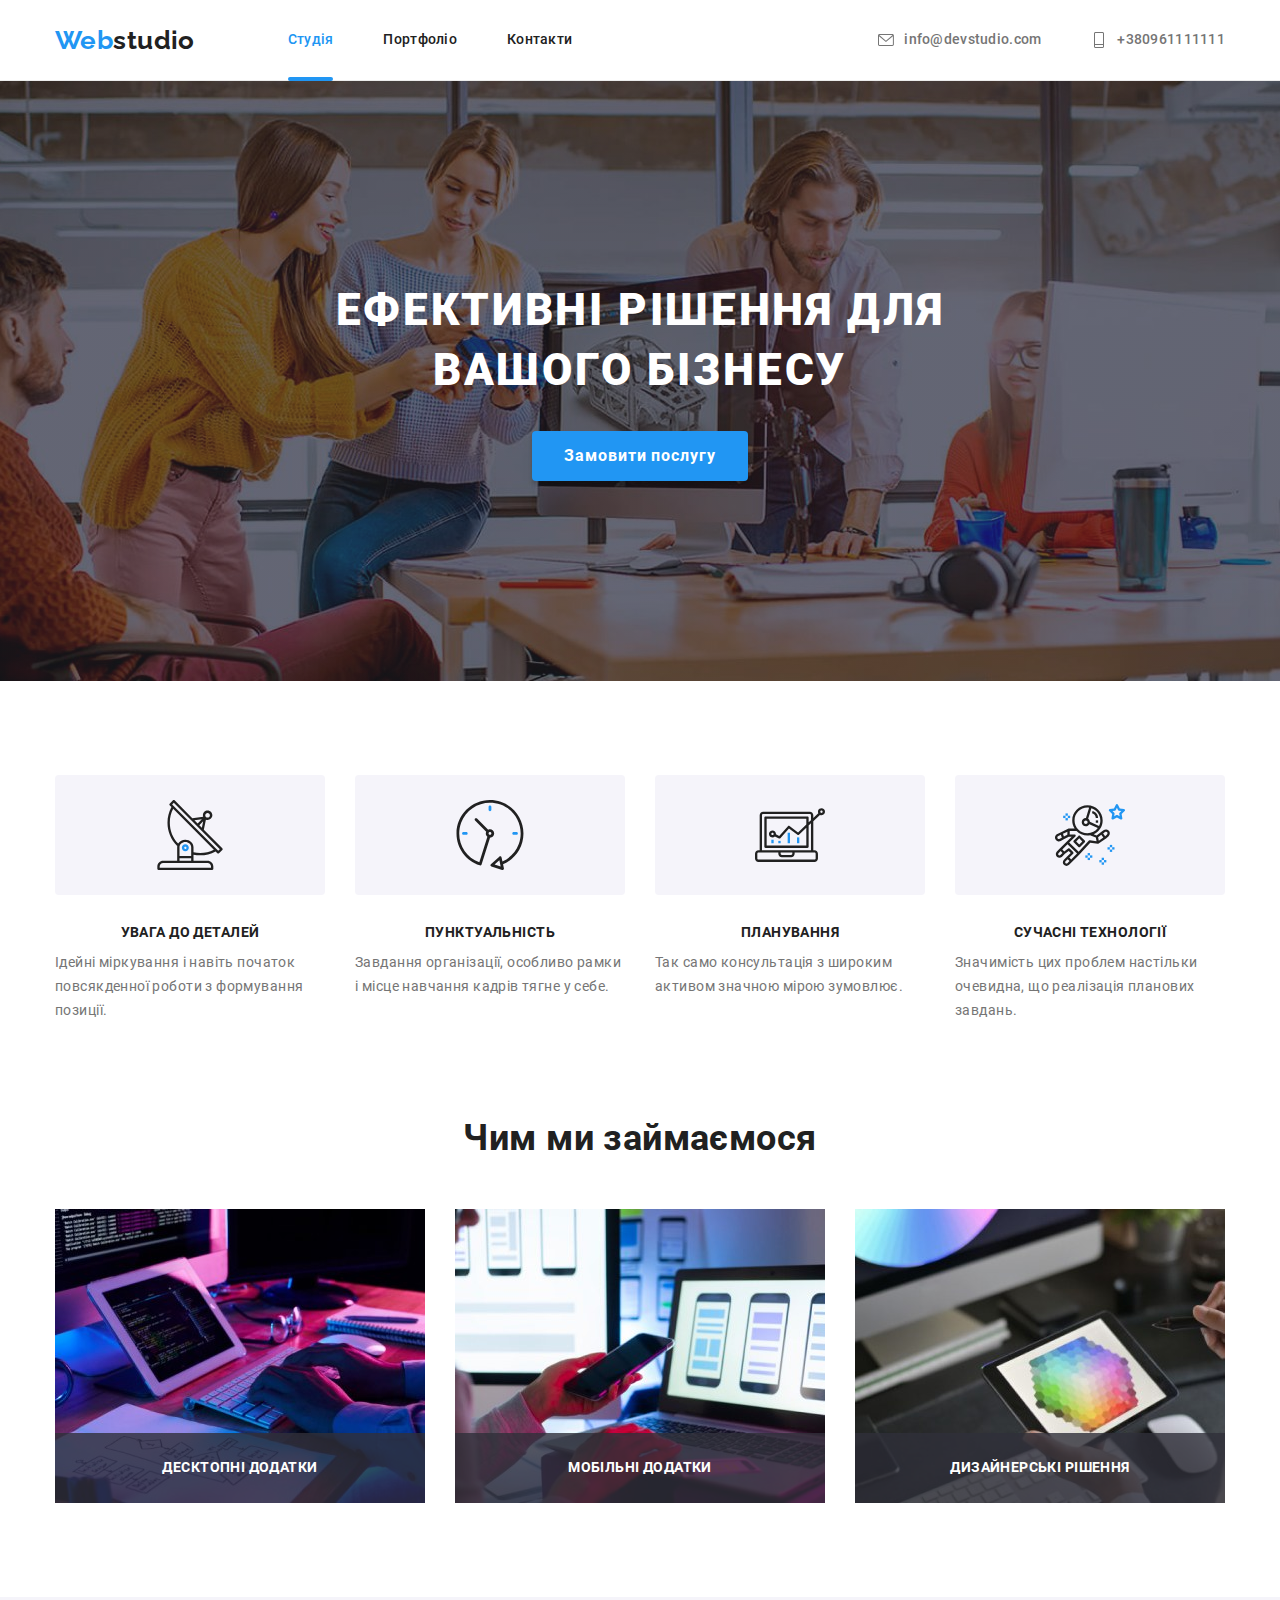
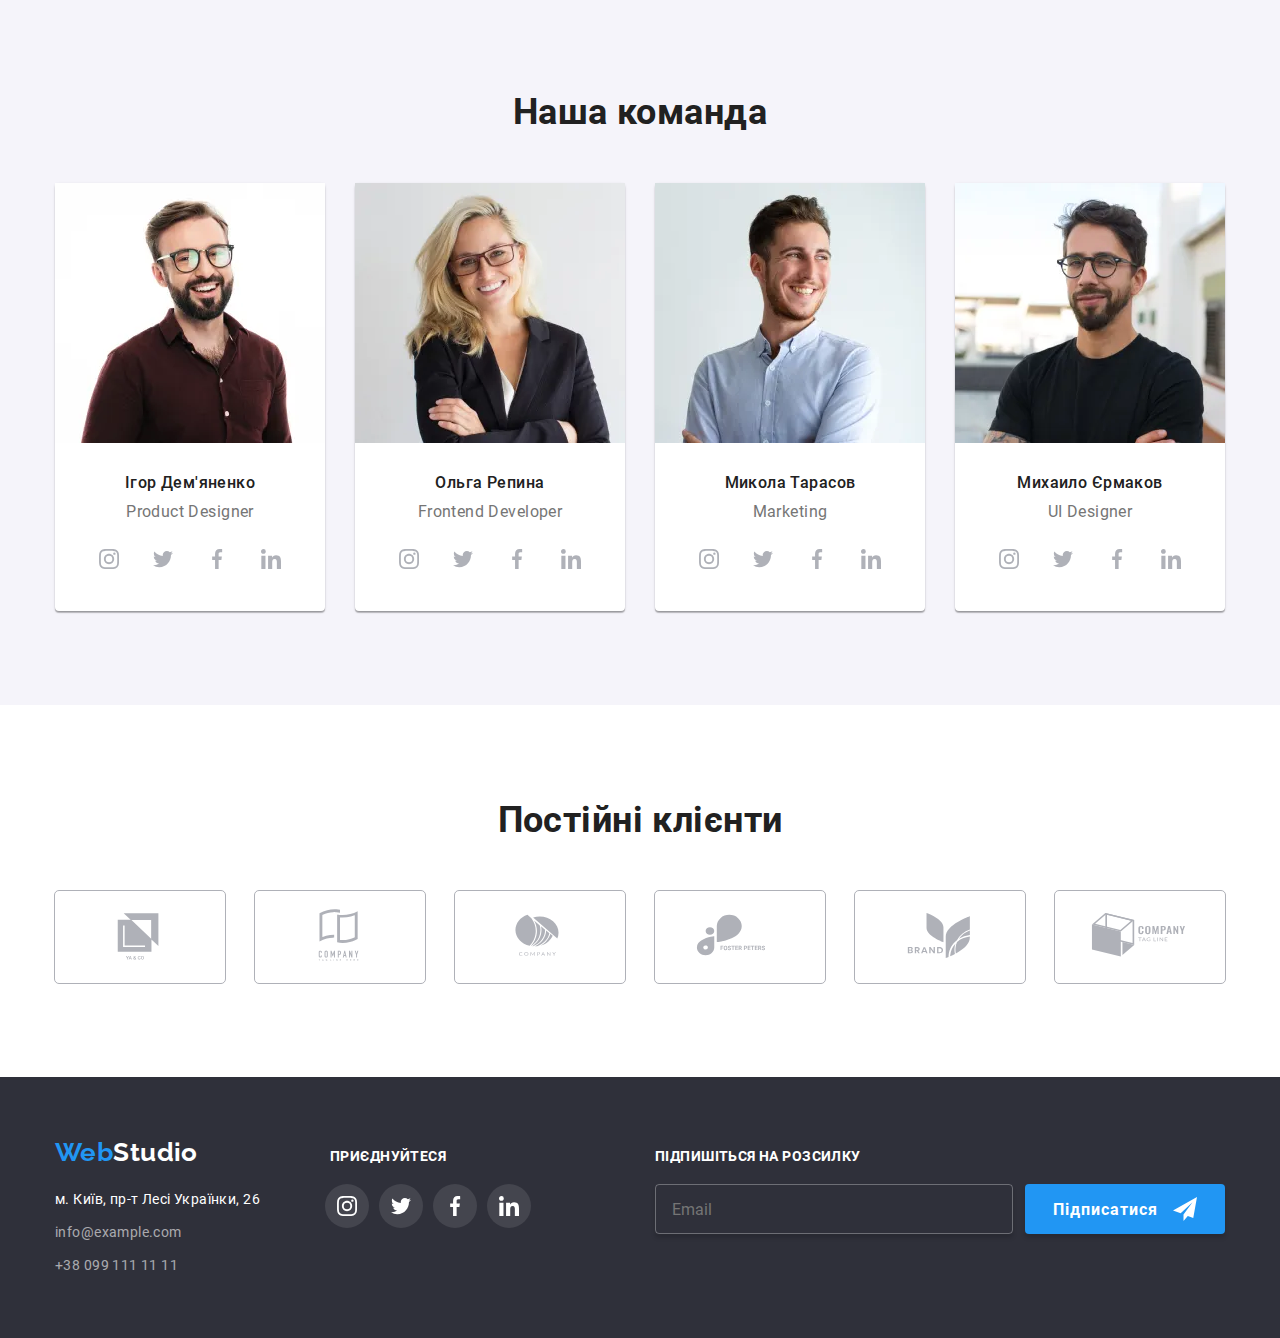
==== commit 6e415de1: "close button fixed, footer margins removed" ====
--- a/index.html
+++ b/index.html
@@ -35,9 +35,9 @@
         >
 
         <nav class="navigation">
-          <div class="mobile-menu">
+          <div class="mobile-menu no-scroll">
             <button
-              class="mobile-menu__button"
+              class="mobile-menu__button no-scroll"
               type="button"
               aria-expanded="false"
               aria-controls="menu-container"
@@ -60,7 +60,7 @@
               </svg>
             </button>
 
-            <div class="menu-container" id="menu-container" data-menu>
+            <div class="menu-container no-scroll" id="menu-container" data-menu>
               <ul class="menu-container__nav list">
                 <li class="menu-container__item">
                   <a
@@ -92,16 +92,36 @@
 
               <ul class="menu-container__socials list">
                 <li class="menu-container__inner">
-                  <a class="menu-container__link link" href="">Instagram</a>
+                  <a
+                    class="menu-container__link link"
+                    href="https://www.instagram.com/"
+                    rel="noopener noreferrer"
+                    >Instagram</a
+                  >
                 </li>
                 <li class="menu-container__inner">
-                  <a class="menu-container__link link" href="">Twitter</a>
+                  <a
+                    class="menu-container__link link"
+                    href="https://twitter.com/"
+                    rel="noopener noreferrer"
+                    >Twitter</a
+                  >
                 </li>
                 <li class="menu-container__inner">
-                  <a class="menu-container__link link" href="">Facebook</a>
+                  <a
+                    class="menu-container__link link"
+                    href="https://facebook.com/"
+                    rel="noopener noreferrer"
+                    >Facebook</a
+                  >
                 </li>
                 <li class="menu-container__inner">
-                  <a class="menu-container__link link" href="">LinkedIn</a>
+                  <a
+                    class="menu-container__link link"
+                    href="https://www.linkedin.com/"
+                    rel="noopener noreferrer"
+                    >LinkedIn</a
+                  >
                 </li>
               </ul>
             </div>
@@ -346,25 +366,25 @@
               <p class="team__role">Product Designer</p>
               <ul class="list social">
                 <li class="social__item">
-                  <a class="social__link" href=""
+                  <a class="social__link" href="https://www.instagram.com/"
                     ><svg class="social__icon">
                       <use href="images/icons.svg#instagram"></use></svg
                   ></a>
                 </li>
                 <li class="social__item">
-                  <a class="social__link" href=""
+                  <a class="social__link" href="https://twitter.com/"
                     ><svg class="social__icon">
                       <use href="images/icons.svg#twitter"></use></svg
                   ></a>
                 </li>
                 <li class="social__item">
-                  <a class="social__link" href=""
+                  <a class="social__link" href="https://facebook.com/"
                     ><svg class="social__icon">
                       <use href="images/icons.svg#facebook"></use></svg
                   ></a>
                 </li>
                 <li class="social__item">
-                  <a class="social__link" href=""
+                  <a class="social__link" href="https://www.linkedin.com/"
                     ><svg class="social__icon">
                       <use href="images/icons.svg#linkedin"></use></svg
                   ></a>
@@ -436,25 +456,25 @@
               <p class="team__role">Frontend Developer</p>
               <ul class="social list">
                 <li class="social__item">
-                  <a class="social__link" href=""
+                  <a class="social__link" href="https://www.instagram.com/"
                     ><svg class="social__icon">
                       <use href="images/icons.svg#instagram"></use></svg
                   ></a>
                 </li>
                 <li class="social__item">
-                  <a class="social__link" href=""
+                  <a class="social__link" href="https://twitter.com/"
                     ><svg class="social__icon">
                       <use href="images/icons.svg#twitter"></use></svg
                   ></a>
                 </li>
                 <li class="social__item">
-                  <a class="social__link" href=""
+                  <a class="social__link" href="https://facebook.com/"
                     ><svg class="social__icon">
                       <use href="images/icons.svg#facebook"></use></svg
                   ></a>
                 </li>
                 <li class="social__item">
-                  <a class="social__link" href=""
+                  <a class="social__link" href="https://www.linkedin.com/"
                     ><svg class="social__icon">
                       <use href="images/icons.svg#linkedin"></use></svg
                   ></a>
@@ -526,25 +546,25 @@
               <p class="team__role">Marketing</p>
               <ul class="list social">
                 <li class="social__item">
-                  <a class="social__link" href=""
+                  <a class="social__link" href="https://www.instagram.com/"
                     ><svg class="social__icon">
                       <use href="images/icons.svg#instagram"></use></svg
                   ></a>
                 </li>
                 <li class="social__item">
-                  <a class="social__link" href=""
+                  <a class="social__link" href="https://twitter.com/"
                     ><svg class="social__icon">
                       <use href="images/icons.svg#twitter"></use></svg
                   ></a>
                 </li>
                 <li class="social__item">
-                  <a class="social__link" href=""
+                  <a class="social__link" href="https://facebook.com/"
                     ><svg class="social__icon">
                       <use href="images/icons.svg#facebook"></use></svg
                   ></a>
                 </li>
                 <li class="social__item">
-                  <a class="social__link" href=""
+                  <a class="social__link" href="https://www.linkedin.com/"
                     ><svg class="social__icon">
                       <use href="images/icons.svg#linkedin"></use></svg
                   ></a>
@@ -616,25 +636,25 @@
               <p class="team__role">UI Designer</p>
               <ul class="list social">
                 <li class="social__item">
-                  <a class="social__link" href=""
+                  <a class="social__link" href="https://www.instagram.com/"
                     ><svg class="social__icon">
                       <use href="images/icons.svg#instagram"></use></svg
                   ></a>
                 </li>
                 <li class="social__item">
-                  <a class="social__link" href=""
+                  <a class="social__link" href="https://twitter.com/"
                     ><svg class="social__icon">
                       <use href="images/icons.svg#twitter"></use></svg
                   ></a>
                 </li>
                 <li class="social__item">
-                  <a class="social__link" href=""
+                  <a class="social__link" href="https://facebook.com/"
                     ><svg class="social__icon">
                       <use href="images/icons.svg#facebook"></use></svg
                   ></a>
                 </li>
                 <li class="social__item">
-                  <a class="social__link" href=""
+                  <a class="social__link" href="https://www.linkedin.com/"
                     ><svg class="social__icon">
                       <use href="images/icons.svg#linkedin"></use></svg
                   ></a>
@@ -728,25 +748,27 @@
             <p class="footer__title">ПРИЄДНУЙТЕСЯ</p>
             <ul class="list footer-socials">
               <li class="footer-socials__item">
-                <a class="footer-socials__link" href=""
+                <a
+                  class="footer-socials__link"
+                  href="https://www.instagram.com/"
                   ><svg class="footer-socials__icon">
                     <use href="images/icons.svg#instagram"></use></svg
                 ></a>
               </li>
               <li class="footer-socials__item">
-                <a class="footer-socials__link" href=""
+                <a class="footer-socials__link" href="https://twitter.com/"
                   ><svg class="footer-socials__icon">
                     <use href="images/icons.svg#twitter"></use></svg
                 ></a>
               </li>
               <li class="footer-socials__item">
-                <a class="footer-socials__link" href=""
+                <a class="footer-socials__link" href="https://facebook.com/"
                   ><svg class="footer-socials__icon">
                     <use href="images/icons.svg#facebook"></use></svg
                 ></a>
               </li>
               <li class="footer-socials__item">
-                <a class="footer-socials__link" href=""
+                <a class="footer-socials__link" href="https://www.linkedin.com/"
                   ><svg class="footer-socials__icon">
                     <use href="images/icons.svg#linkedin"></use></svg
                 ></a>
@@ -785,8 +807,13 @@
 
     <div class="backdrop is-hidden" data-modal>
       <div class="backdrop__modal">
-        <button class="backdrop__btn" type="button" data-modal-close>
-          <svg width="11px" height="11px">
+        <button
+          class="backdrop__btn"
+          type="button"
+          aria-label="button close"
+          data-modal-close
+        >
+          <svg class="backdrop__close" width="11px" height="11px">
             <use href="images/icons.svg#close"></use>
           </svg>
         </button>
--- a/css/main.min.css
+++ b/css/main.min.css
@@ -1 +1 @@
-*,::before,::after{-webkit-box-sizing:border-box;box-sizing:border-box}html{-moz-tab-size:4;-o-tab-size:4;tab-size:4}html{line-height:1.15;-webkit-text-size-adjust:100%}body{margin:0}body{font-family:system-ui,-apple-system,"Segoe UI",Roboto,Helvetica,Arial,sans-serif,"Apple Color Emoji","Segoe UI Emoji"}hr{height:0;color:inherit}abbr[title]{-webkit-text-decoration:underline dotted;text-decoration:underline dotted}b,strong{font-weight:bolder}code,kbd,samp,pre{font-family:ui-monospace,SFMono-Regular,Consolas,"Liberation Mono",Menlo,monospace;font-size:1em}small{font-size:80%}sub,sup{font-size:75%;line-height:0;position:relative;vertical-align:baseline}sub{bottom:-0.25em}sup{top:-0.5em}table{text-indent:0;border-color:inherit}button,input,optgroup,select,textarea{font-family:inherit;font-size:100%;line-height:1.15;margin:0}button,select{text-transform:none}button,[type=button],[type=reset],[type=submit]{-webkit-appearance:button}::-moz-focus-inner{border-style:none;padding:0}:-moz-focusring{outline:1px dotted ButtonText}:-moz-ui-invalid{box-shadow:none}legend{padding:0}progress{vertical-align:baseline}::-webkit-inner-spin-button,::-webkit-outer-spin-button{height:auto}[type=search]{-webkit-appearance:textfield;outline-offset:-2px}::-webkit-search-decoration{-webkit-appearance:none}::-webkit-file-upload-button{-webkit-appearance:button;font:inherit}summary{display:list-item}@font-face{font-family:"Roboto";font-style:normal;font-weight:400;src:url("../fonts/roboto-v30-latin_cyrillic-regular.eot");src:local(""),url("../fonts/roboto-v30-latin_cyrillic-regular.eot?#iefix") format("embedded-opentype"),url("../fonts/roboto-v30-latin_cyrillic-regular.woff2") format("woff2"),url("../fonts/roboto-v30-latin_cyrillic-regular.woff") format("woff"),url("../fonts/roboto-v30-latin_cyrillic-regular.ttf") format("truetype"),url("../fonts/roboto-v30-latin_cyrillic-regular.svg#Roboto") format("svg")}@font-face{font-family:"Roboto";font-style:normal;font-weight:500;src:url("../fonts/roboto-v30-latin_cyrillic-500.eot");src:local(""),url("../fonts/roboto-v30-latin_cyrillic-500.eot?#iefix") format("embedded-opentype"),url("../fonts/roboto-v30-latin_cyrillic-500.woff2") format("woff2"),url("../fonts/roboto-v30-latin_cyrillic-500.woff") format("woff"),url("../fonts/roboto-v30-latin_cyrillic-500.ttf") format("truetype"),url("../fonts/roboto-v30-latin_cyrillic-500.svg#Roboto") format("svg")}@font-face{font-family:"Roboto";font-style:normal;font-weight:700;src:url("../fonts/roboto-v30-latin_cyrillic-700.eot");src:local(""),url("../fonts/roboto-v30-latin_cyrillic-700.eot?#iefix") format("embedded-opentype"),url("../fonts/roboto-v30-latin_cyrillic-700.woff2") format("woff2"),url("../fonts/roboto-v30-latin_cyrillic-700.woff") format("woff"),url("../fonts/roboto-v30-latin_cyrillic-700.ttf") format("truetype"),url("../fonts/roboto-v30-latin_cyrillic-700.svg#Roboto") format("svg")}@font-face{font-family:"Roboto";font-style:normal;font-weight:900;src:url("../fonts/roboto-v30-latin_cyrillic-900.eot");src:local(""),url("../fonts/roboto-v30-latin_cyrillic-900.eot?#iefix") format("embedded-opentype"),url("../fonts/roboto-v30-latin_cyrillic-900.woff2") format("woff2"),url("../fonts/roboto-v30-latin_cyrillic-900.woff") format("woff"),url("../fonts/roboto-v30-latin_cyrillic-900.ttf") format("truetype"),url("../fonts/roboto-v30-latin_cyrillic-900.svg#Roboto") format("svg")}@font-face{font-family:"Raleway";font-style:normal;font-weight:700;src:url("../fonts/raleway-v27-latin_cyrillic-700.eot");src:local(""),url("../fonts/raleway-v27-latin_cyrillic-700.eot?#iefix") format("embedded-opentype"),url("../fonts/raleway-v27-latin_cyrillic-700.woff2") format("woff2"),url("../fonts/raleway-v27-latin_cyrillic-700.woff") format("woff"),url("../fonts/raleway-v27-latin_cyrillic-700.ttf") format("truetype"),url("../fonts/raleway-v27-latin_cyrillic-700.svg#Raleway") format("svg")}body{font-family:"Roboto",sans-serif;color:#212121;background-color:#fff;font-size:14px;letter-spacing:.03em}img{display:block;max-width:100%;height:auto}.list{list-style:none;margin:0;padding:0}h1,h2,h3,h4,h5,h6,p{margin:0}.link{text-decoration:none;color:currentColor}.center{display:-webkit-box;display:-ms-flexbox;display:flex;-webkit-box-pack:center;-ms-flex-pack:center;justify-content:center;-webkit-box-align:center;-ms-flex-align:center;align-items:center}.visually-hidden{position:absolute;width:1px;height:1px;margin:-1px;padding:0;overflow:hidden;border:0;clip:rect(0 0 0 0)}.container{width:100%;margin-left:auto;margin-right:auto;padding-left:15px;padding-right:15px}@media screen and (min-width: 480px){.container{max-width:480px}}@media screen and (min-width: 768px){.container{max-width:768px}}@media screen and (min-width: 1200px){.container{max-width:1200px}}.section{padding-top:60px;padding-bottom:60px}@media screen and (min-width: 1200px){.section{padding-top:94px;padding-bottom:94px}}.form__checkbox--custom,.form__wrap,.clients__link,.footer-socials__link,.work-block__description,.form__button,.backdrop__btn,.hero-button__desc{display:-webkit-box;display:-ms-flexbox;display:flex;-webkit-box-pack:center;-ms-flex-pack:center;justify-content:center;-webkit-box-align:center;-ms-flex-align:center;align-items:center}.hero-button{font-family:inherit;display:inline-block;min-width:200px;height:50px;padding:10px 32px;background:#2196f3;-webkit-box-shadow:0px 4px 4px rgba(0,0,0,.15);box-shadow:0px 4px 4px rgba(0,0,0,.15);border-radius:4px;border:2px rgba(0,0,0,0);-webkit-transition:background 250ms cubic-bezier(0.4, 0, 0.2, 1);transition:background 250ms cubic-bezier(0.4, 0, 0.2, 1)}.hero-button:hover,.hero-button:focus{background:#188ce8;cursor:pointer}.hero-button__desc{font-weight:700;font-size:16px;line-height:1.87;letter-spacing:.06em;color:#fff}.subscribe-button{display:-webkit-box;display:-ms-flexbox;display:flex;-webkit-box-align:center;-ms-flex-align:center;align-items:center;-webkit-box-pack:justify;-ms-flex-pack:justify;justify-content:space-between;font-family:inherit;min-width:200px;height:50px;padding:10px 28px;cursor:pointer;background:#2196f3;-webkit-box-shadow:0px 4px 4px rgba(0,0,0,.15);box-shadow:0px 4px 4px rgba(0,0,0,.15);border-radius:4px;border:2px rgba(0,0,0,0)}.subscribe-button__text{font-weight:700;font-size:16px;line-height:1.87;text-align:center;letter-spacing:.06em;color:#fff}.subscribe-button__icon{display:inline-block;fill:#fff;width:24px;height:24px}.buttons-list__button{width:auto;height:auto;padding:6px 22px;background:#f5f4fa;border-radius:4px;font-weight:500;font-size:16px;line-height:1.63;text-align:center;border:none;cursor:pointer;font-family:inherit;-webkit-transition:background 250ms cubic-bezier(0.4, 0, 0.2, 1),-webkit-box-shadow 250ms cubic-bezier(0.4, 0, 0.2, 1);transition:background 250ms cubic-bezier(0.4, 0, 0.2, 1),-webkit-box-shadow 250ms cubic-bezier(0.4, 0, 0.2, 1);transition:background 250ms cubic-bezier(0.4, 0, 0.2, 1),box-shadow 250ms cubic-bezier(0.4, 0, 0.2, 1);transition:background 250ms cubic-bezier(0.4, 0, 0.2, 1),box-shadow 250ms cubic-bezier(0.4, 0, 0.2, 1),-webkit-box-shadow 250ms cubic-bezier(0.4, 0, 0.2, 1)}.buttons-list__button:hover,.buttons-list__button:focus{background:#2196f3;color:#fff;-webkit-box-shadow:0px 2px 2px 0px rgba(0,0,0,.12),0px 1px 2px 0px rgba(0,0,0,.08),0px 3px 1px 0px rgba(0,0,0,.1);box-shadow:0px 2px 2px 0px rgba(0,0,0,.12),0px 1px 2px 0px rgba(0,0,0,.08),0px 3px 1px 0px rgba(0,0,0,.1)}.backdrop__btn{position:absolute;cursor:pointer;top:8px;right:8px;width:30px;height:30px;border:1px solid rgba(0,0,0,.1);border-radius:50px;background-color:#fff}.backdrop__btn:hover,.backdrop__btn:focus{fill:#2196f3}.form__button{margin-left:auto;margin-right:auto;padding:10px 32px;min-width:200px;min-height:50px;-webkit-box-shadow:0px 4px 4px rgba(0,0,0,.15);box-shadow:0px 4px 4px rgba(0,0,0,.15);border:1px solid rgba(0,0,0,0);border-radius:4px;cursor:pointer;color:#fff;background-color:#2196f3;font-weight:700;font-size:16px;line-height:1.87;letter-spacing:.06em}.page-header{border-bottom:1px solid #ececec;min-height:60px;position:relative}.page-header__container{display:-webkit-box;display:-ms-flexbox;display:flex;-webkit-box-align:center;-ms-flex-align:center;align-items:center}@media screen and (min-width: 768px){.page-header__container{display:-webkit-box;display:-ms-flexbox;display:flex;-webkit-box-align:center;-ms-flex-align:center;align-items:center}}@media screen and (max-width: 1199px){.page-header__container{-webkit-box-pack:justify;-ms-flex-pack:justify;justify-content:space-between}}@media screen and (max-width: 767px){.page-header__contacts{display:none}}@media screen and (min-width: 768px){.page-header__contacts{display:-webkit-box;display:-ms-flexbox;display:flex;-webkit-box-orient:vertical;-webkit-box-direction:normal;-ms-flex-direction:column;flex-direction:column;margin-left:auto}}@media screen and (max-width: 1199px){.page-header__contacts .page-header__item:not(:last-child){margin-bottom:16px}}@media screen and (min-width: 1200px){.page-header__contacts{display:-webkit-box;display:-ms-flexbox;display:flex;-webkit-box-orient:horizontal;-webkit-box-direction:normal;-ms-flex-direction:row;flex-direction:row;margin-left:auto}.page-header__contacts .page-header__item+.page-header__item{margin-left:50px}}.page-header__mail,.page-header__telephone{display:-webkit-box;display:-ms-flexbox;display:flex;color:#757575;fill:#757575;font-weight:500;line-height:1.14;letter-spacing:.02em;text-decoration:none;-webkit-transition:fill 250ms cubic-bezier(0.4, 0, 0.2, 1);transition:fill 250ms cubic-bezier(0.4, 0, 0.2, 1)}@media screen and (min-width: 768px){.page-header__mail,.page-header__telephone{display:-webkit-box;display:-ms-flexbox;display:flex;-webkit-box-align:center;-ms-flex-align:center;align-items:center;margin-bottom:0px;font-size:12px}}.page-header__mail:hover,.page-header__mail:focus,.page-header__telephone:hover,.page-header__telephone:focus{fill:#2196f3;color:#2196f3}@media screen and (min-width: 1200px){.page-header__mail,.page-header__telephone{font-size:14px}}.page-header__mail:hover,.page-header__mail:focus,.page-header__telephone:hover,.page-header__telephone:focus{fill:#2196f3;color:#2196f3}.page-header__icon{margin-right:8px}.page-header__icon:hover,.page-header__icon:focus{fill:currentColor}@media screen and (min-width: 1200px){.page-header__icon{margin-right:10px}}.mobile-menu{display:-webkit-box;display:-ms-flexbox;display:flex;-webkit-box-pack:justify;-ms-flex-pack:justify;justify-content:space-between;-webkit-box-align:center;-ms-flex-align:center;align-items:center}.mobile-menu__button{display:-webkit-inline-box;display:-ms-inline-flexbox;display:inline-flex;margin:0;padding:0;border:none;background-color:rgba(0,0,0,0);outline:none;color:#212121;z-index:10}.mobile-menu__button .mobile-menu--close{opacity:0}@media screen and (min-width: 768px){.mobile-menu__button{display:none}}.mobile-menu__button.is-open .mobile-menu--close{opacity:1}.mobile-menu__button.is-open .mobile-menu--burger{opacity:0}.mobile-menu__button:hover{fill:#2196f3}.menu-container{display:-webkit-box;display:-ms-flexbox;display:flex;-webkit-box-orient:vertical;-webkit-box-direction:normal;-ms-flex-direction:column;flex-direction:column;-webkit-transform:translateX(100%);transform:translateX(100%);-webkit-transition:-webkit-transform 250ms cubic-bezier(0.4, 0, 0.2, 1);transition:-webkit-transform 250ms cubic-bezier(0.4, 0, 0.2, 1);transition:transform 250ms cubic-bezier(0.4, 0, 0.2, 1);transition:transform 250ms cubic-bezier(0.4, 0, 0.2, 1), -webkit-transform 250ms cubic-bezier(0.4, 0, 0.2, 1);position:fixed;z-index:1;top:0;left:0;width:100%;height:100%;padding:48px 20px;font-size:20px;background-color:#fff}.menu-container.is-open{-webkit-transform:translateX(0);transform:translateX(0)}.menu-container>.menu-container__nav{margin-bottom:auto}.menu-container__item{font-size:40px;font-weight:500;line-height:1.18;letter-spacing:.02em}.menu-container__item:not(:last-child){margin-bottom:32px}.menu-container__item>.menu-container__title--current{color:#2196f3}.menu-container__contacts{margin-bottom:64px;font-size:24px;font-weight:500;line-height:1.16;letter-spacing:.02em;color:#757575}.menu-container__contacts .menu-container__tel{margin-bottom:32px;font-size:34px;color:#2196f3}.menu-container__socials{display:-webkit-box;display:-ms-flexbox;display:flex;-webkit-box-align:center;-ms-flex-align:center;align-items:center;-ms-flex-wrap:wrap;flex-wrap:wrap;gap:10px;font-weight:500;font-size:18px;line-height:1.22;letter-spacing:.02em;color:#2196f3}.menu-container__inner:not(:last-child) .menu-container__link{padding-right:10px;border-right:1px Solid rgba(33,33,33,.2)}.logo,.logo__footer{display:block;color:#212121;text-decoration:none;font-family:"Raleway",sans-serif;font-weight:700;font-size:24px;line-height:1.19;padding:16px 0}@media screen and (min-width: 768px){.logo,.logo__footer{padding:24px 0;font-size:26px}}.logo__footer{color:#fff;padding:0;margin-bottom:20px}.logo--accent{color:#2196f3}@media screen and (min-width: 768px){.navigation{display:-webkit-box;display:-ms-flexbox;display:flex;-webkit-box-pack:justify;-ms-flex-pack:justify;justify-content:space-between}}.navigation__item{position:relative}.navigation__list .navigation__item+.navigation__item{margin-left:50px}.navigation__list{display:-webkit-box;display:-ms-flexbox;display:flex}@media screen and (max-width: 767px){.navigation__list{display:none}}@media screen and (min-width: 768px){.navigation__list{margin-left:88px}}@media screen and (min-width: 1200px){.navigation__list{margin-left:93px}}.navigation__title{display:block;color:#212121;font-weight:500;line-height:1.14;letter-spacing:.02em;text-decoration:none;padding-top:32px;padding-bottom:32px;-webkit-transition:color 250ms cubic-bezier(0.4, 0, 0.2, 1);transition:color 250ms cubic-bezier(0.4, 0, 0.2, 1)}.navigation__title--current::after{content:"";position:absolute;left:0;bottom:-1px;width:100%;height:4px;background-color:#2196f3;border-radius:2px}.navigation__title__title:hover,.navigation__title__title:focus{color:#2196f3}.navigation__list .navigation__title--current{color:#2196f3}.navigation__title:hover,.navigation__title:focus{color:var(--accent-text-color)}.hero-section{max-width:480px;margin:0 auto;height:400px;background-color:#2f303a;background-position:center;background-repeat:no-repeat;background-size:cover;background-image:-webkit-gradient(linear, left top, left bottom, from(rgba(47, 48, 58, 0.4)), to(rgba(47, 48, 58, 0.4))),url(../images/hero/hero-sm.jpg);background-image:linear-gradient(rgba(47, 48, 58, 0.4), rgba(47, 48, 58, 0.4)),url(../images/hero/hero-sm.jpg)}@media(min-device-pixel-ratio: 2),(-webkit-min-device-pixel-ratio: 2),(min-resolution: 192dpi),(min-resolution: 2dppx){.hero-section{background-image:-webkit-gradient(linear, left top, left bottom, from(rgba(47, 48, 58, 0.4)), to(rgba(47, 48, 58, 0.4))),url(../images/hero/hero-sm@2x.jpg);background-image:linear-gradient(rgba(47, 48, 58, 0.4), rgba(47, 48, 58, 0.4)),url(../images/hero/hero-sm@2x.jpg)}}@media screen and (min-width: 768px){.hero-section{max-width:768px;background-image:-webkit-gradient(linear, left top, left bottom, from(rgba(47, 48, 58, 0.4)), to(rgba(47, 48, 58, 0.4))),url(../images/hero/hero-md.jpg);background-image:linear-gradient(rgba(47, 48, 58, 0.4), rgba(47, 48, 58, 0.4)),url(../images/hero/hero-md.jpg)}}@media screen and (min-width: 768px)and (min-device-pixel-ratio: 2),screen and (min-width: 768px)and (-webkit-min-device-pixel-ratio: 2),screen and (min-width: 768px)and (min-resolution: 192dpi),screen and (min-width: 768px)and (min-resolution: 2dppx){.hero-section{background-image:-webkit-gradient(linear, left top, left bottom, from(rgba(47, 48, 58, 0.4)), to(rgba(47, 48, 58, 0.4))),url(../images/hero/hero-md@2x.jpg);background-image:linear-gradient(rgba(47, 48, 58, 0.4), rgba(47, 48, 58, 0.4)),url(../images/hero/hero-md@2x.jpg)}}@media screen and (min-width: 1200px){.hero-section{max-width:1600px;height:600px;background-size:cover;background-image:-webkit-gradient(linear, left top, left bottom, from(rgba(47, 48, 58, 0.4)), to(rgba(47, 48, 58, 0.4))),url(../images/hero/hero-lg.jpg);background-image:linear-gradient(rgba(47, 48, 58, 0.4), rgba(47, 48, 58, 0.4)),url(../images/hero/hero-lg.jpg)}}@media screen and (min-width: 1200px)and (min-device-pixel-ratio: 2),screen and (min-width: 1200px)and (-webkit-min-device-pixel-ratio: 2),screen and (min-width: 1200px)and (min-resolution: 192dpi),screen and (min-width: 1200px)and (min-resolution: 2dppx){.hero-section{background-image:-webkit-gradient(linear, left top, left bottom, from(rgba(47, 48, 58, 0.4)), to(rgba(47, 48, 58, 0.4))),url(../images/hero/hero-lg@2x.jpg);background-image:linear-gradient(rgba(47, 48, 58, 0.4), rgba(47, 48, 58, 0.4)),url(../images/hero/hero-lg@2x.jpg)}}.hero-section__content{padding-top:118px;padding-bottom:118px;text-align:center}@media screen and (min-width: 1200px){.hero-section__content{padding-top:200px;padding-bottom:200px}}.hero-section__title{margin:0 auto;margin-bottom:30px;max-width:360px;font-weight:900;font-size:26px;line-height:1.61;text-align:center;letter-spacing:.06em;text-transform:uppercase;color:#fff}@media screen and (min-width: 1200px){.hero-section__title{max-width:696px;font-size:44px;line-height:1.36}}@media screen and (min-width: 768px){.benefit__list{display:-webkit-box;display:-ms-flexbox;display:flex;-ms-flex-wrap:wrap;flex-wrap:wrap;gap:30px}}.benefit__card{max-width:450px;margin:0 0 30px 0}.benefit__card:last-child{margin-bottom:0}@media screen and (min-width: 768px){.benefit__card{max-width:354px;margin:0}}@media screen and (min-width: 1200px){.benefit__card{max-width:270px}}.benefit__icon::before{content:"";display:block;height:120px;background-repeat:no-repeat;background-position:center;background-color:#f5f4fa;border-radius:4px;margin-bottom:30px}.benefit--antenna::before{content:"";background-image:url(../images/antenna-1.svg);background-size:70px}.benefit--clock::before{content:"";background-image:url(../images/clock-1.svg);background-size:70px}.benefit--diagram::before{content:"";background-image:url(../images/diagram-1.svg);background-size:70px}.benefit--astronaut::before{content:"";background-image:url(../images/astronaut-1.svg);background-size:70px}.benefit__subtitle{font-size:14px;font-weight:700;line-height:1.14;text-transform:uppercase;margin-bottom:10px}.benefit__description{line-height:1.71;color:#757575;margin-top:0;margin-bottom:0px}.work-block{display:none;padding-top:0}@media screen and (min-width: 1200px){.work-block{display:block}}.work-block__title{font-weight:700;font-size:36px;line-height:1.17;text-align:center;margin-top:0;margin-bottom:50px}.work-block__list{display:-webkit-box;display:-ms-flexbox;display:flex;margin-left:-15px;margin-right:-15px}.work-block__card{margin:0 15px}.work-block__thumb{position:relative}.work-block__image{display:block;max-width:100%;height:auto}.work-block__description{position:absolute;left:0;bottom:0;width:370px;height:70px;background:rgba(47,48,58,.8)}.work-block__text{font-weight:700;font-size:14px;line-height:1.14;letter-spacing:.03em;text-transform:uppercase;color:#fff}.team{background-color:#f5f4fa}.team__title{font-weight:700;font-size:28px;line-height:1.17;text-align:center;margin-top:0;margin-bottom:30px}@media screen and (min-width: 1200px){.team__title{font-size:36px;margin-bottom:50px}}@media screen and (min-width: 768px){.team__list{display:-webkit-box;display:-ms-flexbox;display:flex;-ms-flex-wrap:wrap;flex-wrap:wrap;margin-left:-15px;margin-right:-15px}}.team__card{background-color:#fff;max-width:450px;-webkit-box-shadow:0px 2px 1px rgba(0,0,0,.2),0px 1px 1px rgba(0,0,0,.14),0px 1px 3px rgba(0,0,0,.12);box-shadow:0px 2px 1px rgba(0,0,0,.2),0px 1px 1px rgba(0,0,0,.14),0px 1px 3px rgba(0,0,0,.12);border-radius:4px}@media screen and (max-width: 767px){.team__card{margin-bottom:30px}.team__card:last-child{margin-bottom:0}}@media screen and (min-width: 768px){.team__card{max-width:354px;margin-left:15px;margin-right:15px}.team__card:nth-child(-n+2){margin-bottom:15px}}@media screen and (min-width: 1200px){.team__card{max-width:270px;margin:0 15px}.team__card:nth-child(-n+2){margin-bottom:0}}.team__image{display:block;max-width:100%;height:auto}.team__name{font-weight:500;font-size:16px;line-height:1.19;text-align:center;margin-top:30px;margin-bottom:10px}.team__role{font-style:normal;font-size:16px;line-height:1.19;text-align:center;color:#757575;margin-bottom:16px}.social{display:-webkit-box;display:-ms-flexbox;display:flex;max-width:206px;padding-bottom:24px;margin-left:auto;margin-right:auto}@media screen and (min-width: 1200px){.social{height:44px;padding-bottom:0px;margin-bottom:30px}}.social__link{display:-webkit-box;display:-ms-flexbox;display:flex;-webkit-box-pack:center;-ms-flex-pack:center;justify-content:center;-webkit-box-align:center;-ms-flex-align:center;align-items:center;width:44px;height:44px;border-radius:50px;color:#afb1b8;-webkit-transition:color 250ms cubic-bezier(0.4, 0, 0.2, 1),background-color 250ms cubic-bezier(0.4, 0, 0.2, 1);transition:color 250ms cubic-bezier(0.4, 0, 0.2, 1),background-color 250ms cubic-bezier(0.4, 0, 0.2, 1)}.social__link:hover,.social__link:focus{background-color:#2196f3;color:#fff}.social__item+.social__item{margin-left:10px}.social__icon{fill:currentColor;width:20px;height:20px}.footer-socials{display:-webkit-box;display:-ms-flexbox;display:flex;max-width:206px;height:44px;margin:0 -5px}.footer-socials__link{width:44px;height:44px;border-radius:50px;background-color:rgba(255,255,255,.1);-webkit-transition:background-color 250ms cubic-bezier(0.4, 0, 0.2, 1);transition:background-color 250ms cubic-bezier(0.4, 0, 0.2, 1)}.footer-socials__link:hover,.footer-socials__link:focus{background-color:#2196f3}.footer-socials__item+.footer-socials__item{margin-left:10px}.footer-socials__icon{fill:#fff;width:20px;height:20px}.clients__title{font-weight:700;font-size:28px;line-height:1.17;text-align:center;margin-top:0;margin-bottom:30px}@media screen and (min-width: 1200px){.clients__title{font-size:36px;margin-bottom:50px}}.clients__list{display:-webkit-box;display:-ms-flexbox;display:flex;-ms-flex-wrap:wrap;flex-wrap:wrap;margin:-15px}@media screen and (min-width: 1200px){.clients__list{margin:0}.clients__list>.clients__item+.clients__item{margin-left:30px}}.clients__item{-ms-flex-preferred-size:calc((100% - 60px)/2);flex-basis:calc((100% - 60px)/2);margin:15px;max-width:210px;height:92px;outline:1px solid #afb1b8;border-radius:4px;-webkit-transition:outline 250ms cubic-bezier(0.4, 0, 0.2, 1);transition:outline 250ms cubic-bezier(0.4, 0, 0.2, 1)}.clients__item:hover,.clients__item:focus{outline:1px solid #2196f3}@media screen and (min-width: 768px){.clients__item{-ms-flex-preferred-size:calc((100% - 90px)/3);flex-basis:calc((100% - 90px)/3);max-width:226px}}@media screen and (min-width: 1200px){.clients__item{max-width:170px;-ms-flex-preferred-size:calc((100% - 150px)/6);flex-basis:calc((100% - 150px)/6);margin:0}}.clients__link{max-width:208px;height:90px;color:#afb1b8;-webkit-transition:color 250ms cubic-bezier(0.4, 0, 0.2, 1);transition:color 250ms cubic-bezier(0.4, 0, 0.2, 1)}.clients__link:hover,.clients__link:focus{color:#2196f3}@media screen and (min-width: 1200px){.clients__link{width:168px}}.clients__icon{width:106px;height:60px;fill:currentColor}.footer-form__thumb{display:-webkit-box;display:-ms-flexbox;display:flex;-webkit-box-orient:vertical;-webkit-box-direction:normal;-ms-flex-direction:column;flex-direction:column;-webkit-box-align:center;-ms-flex-align:center;align-items:center}@media screen and (min-width: 1200px){.footer-form__thumb{-webkit-box-orient:horizontal;-webkit-box-direction:normal;-ms-flex-direction:row;flex-direction:row;-webkit-box-align:start;-ms-flex-align:start;align-items:flex-start;width:570px}}.footer-form{width:100%}.footer-form__label{width:100%}.footer-form__label .footer-form__input{display:block;width:100%;height:50px;padding:12px 16px;margin-left:auto;margin-right:auto;margin-bottom:20px;background:inherit;border:1px solid rgba(255,255,255,.3);-webkit-box-shadow:0px 4px 4px rgba(0,0,0,.15);box-shadow:0px 4px 4px rgba(0,0,0,.15);border-radius:4px;outline:none;font-size:16px;line-height:1.87;letter-spacing:0,3em;color:rgba(255,255,255,.6)}@media screen and (min-width: 768px){.footer-form__label .footer-form__input{max-width:450px}}@media screen and (min-width: 1200px){.footer-form__label .footer-form__input{width:358px;margin-right:12px;margin-bottom:0}}.footer{background-color:#2f303a;padding:60px 0}.footer__container{display:-webkit-box;display:-ms-flexbox;display:flex;-webkit-box-orient:vertical;-webkit-box-direction:normal;-ms-flex-direction:column;flex-direction:column}@media screen and (min-width: 1200px){.footer__container{-webkit-box-orient:horizontal;-webkit-box-direction:normal;-ms-flex-direction:row;flex-direction:row;-webkit-box-align:baseline;-ms-flex-align:baseline;align-items:baseline;margin-bottom:0}}.footer__flex>div{margin-bottom:60px}@media screen and (min-width: 768px){.footer__flex{display:-webkit-box;display:-ms-flexbox;display:flex;-webkit-box-pack:justify;-ms-flex-pack:justify;justify-content:space-between;-webkit-box-align:baseline;-ms-flex-align:baseline;align-items:baseline}}.footer__address{display:-webkit-box;display:-ms-flexbox;display:flex;-webkit-box-orient:vertical;-webkit-box-direction:normal;-ms-flex-direction:column;flex-direction:column;-webkit-box-align:center;-ms-flex-align:center;align-items:center}@media screen and (min-width: 1200px){.footer__address{display:block}}@media screen and (max-width: 1199px){.footer__item{text-align:center}}.footer__item:not(:last-child){margin-bottom:9px}.footer__office{line-height:1.71;color:#fff;font-style:normal;text-decoration:none}.footer__link{line-height:1.71;color:rgba(255,255,255,.6);font-style:normal;text-decoration:none;-webkit-transition:color 250ms cubic-bezier(0.4, 0, 0.2, 1);transition:color 250ms cubic-bezier(0.4, 0, 0.2, 1)}.footer__connect{display:-webkit-box;display:-ms-flexbox;display:flex;-webkit-box-orient:vertical;-webkit-box-direction:normal;-ms-flex-direction:column;flex-direction:column;-webkit-box-align:center;-ms-flex-align:center;align-items:center}@media screen and (min-width: 768px){.footer__connect{width:206px}}@media screen and (min-width: 1200px){.footer__connect{display:block;margin-left:70px;max-width:206px}}.footer__subscribe{display:-webkit-box;display:-ms-flexbox;display:flex;-webkit-box-orient:vertical;-webkit-box-direction:normal;-ms-flex-direction:column;flex-direction:column;-webkit-box-align:center;-ms-flex-align:center;align-items:center}@media screen and (min-width: 1200px){.footer__subscribe{display:block;margin-left:auto}}.footer__title{color:#fff;font-weight:700;font-size:14px;line-height:1.17;margin-top:0;margin-bottom:20px;letter-spacing:.03em}.backdrop{position:fixed;top:0;left:0;width:100%;height:100%;z-index:100;opacity:1;background-color:rgba(0,0,0,.2);-webkit-transition:opacity 250ms cubic-bezier(0.4, 0, 0.2, 1);transition:opacity 250ms cubic-bezier(0.4, 0, 0.2, 1)}.backdrop.is-hidden{opacity:0;pointer-events:none}.backdrop.is-hidden .backdrop__modal{-webkit-transform:translate(-50%, -50%) scale(0.9);transform:translate(-50%, -50%) scale(0.9)}.backdrop__modal{position:absolute;top:50%;left:50%;max-width:450px;width:100%;max-height:100%;padding:40px;background-color:#fff;border-radius:4px;-webkit-box-shadow:0px 1px 3px rgba(0,0,0,.12),0px 1px 1px rgba(0,0,0,.14),0px 2px 1px rgba(0,0,0,.2);box-shadow:0px 1px 3px rgba(0,0,0,.12),0px 1px 1px rgba(0,0,0,.14),0px 2px 1px rgba(0,0,0,.2);-webkit-transform:translate(-50%, -50%) scale(1);transform:translate(-50%, -50%) scale(1);-webkit-transition:-webkit-transform 250ms cubic-bezier(0.4, 0, 0.2, 1);transition:-webkit-transform 250ms cubic-bezier(0.4, 0, 0.2, 1);transition:transform 250ms cubic-bezier(0.4, 0, 0.2, 1);transition:transform 250ms cubic-bezier(0.4, 0, 0.2, 1), -webkit-transform 250ms cubic-bezier(0.4, 0, 0.2, 1)}@media screen and (min-width: 1200px){.backdrop__modal{min-width:528px;min-height:581px}}.backdrop__title{margin-bottom:12px;font-size:20px;font-weight:700;line-height:1.15;text-align:center;color:#212121}.form__field{position:relative;display:block;display:-webkit-box;display:-ms-flexbox;display:flex;-webkit-box-orient:vertical;-webkit-box-direction:normal;-ms-flex-direction:column;flex-direction:column;margin-bottom:10px}.form__field .form__input{margin:0;padding:12px 12px 12px 42px}.form__icon{position:absolute;top:32px;left:15px}.form__label{display:block;font-size:12px;line-height:1.17;margin-bottom:4px;color:#757575;letter-spacing:.01em;-webkit-transition:all 250ms cubic-bezier(0.4, 0, 0.2, 1);transition:all 250ms cubic-bezier(0.4, 0, 0.2, 1)}.form__input{width:100%;height:40px;border:1px solid rgba(33,33,33,.2);border-radius:4px;outline:none}.form__input:focus{border:1px solid #2196f3;outline:none}.form__input:focus:focus~.form__icon{fill:#2196f3}.form__text textarea::-webkit-input-placeholder{color:#757575;line-height:1.17;letter-spacing:.01em}.form__text textarea::-moz-placeholder{color:#757575;line-height:1.17;letter-spacing:.01em}.form__text textarea:-ms-input-placeholder{color:#757575;line-height:1.17;letter-spacing:.01em}.form__text textarea::-ms-input-placeholder{color:#757575;line-height:1.17;letter-spacing:.01em}.form__text textarea::placeholder{color:#757575;line-height:1.17;letter-spacing:.01em}.form__comment{padding:12px 16px;width:100%;height:120px;resize:none;border:1px solid rgba(33,33,33,.2);border-radius:4px;outline:none}.form__comment:not(:-moz-placeholder-shown){border:1px solid #2196f3;outline:none}.form__comment:not(:-ms-input-placeholder){border:1px solid #2196f3;outline:none}.form__comment:focus,.form__comment:not(:placeholder-shown){border:1px solid #2196f3;outline:none}.form__text{margin-bottom:20px}.form__agree{max-width:425px;margin-bottom:30px;margin-right:auto;margin-left:auto;line-height:1.71;color:#757575}.form__wrap{max-width:370px}@media screen and (min-width: 1200px){.form__wrap{max-width:425px}}.form__checkbox{position:absolute;width:1px;height:1px;margin:-1px;padding:0;overflow:hidden;border:0;clip:rect(0 0 0 0)}.form__checkbox:checked+.form__checkbox--custom{background-color:#2196f3;border-color:#2196f3;background-size:contain;background-origin:border-box}.form__checkbox--custom{width:16px;height:15px;margin-right:5px;border:2px solid #212121;border-radius:4px;cursor:pointer;-webkit-transition:background-color 250ms cubic-bezier(0.4, 0, 0.2, 1),border-color 250ms cubic-bezier(0.4, 0, 0.2, 1);transition:background-color 250ms cubic-bezier(0.4, 0, 0.2, 1),border-color 250ms cubic-bezier(0.4, 0, 0.2, 1)}.form__checkbox--fill{fill:#fff}.form__desc{font-size:12px}@media screen and (min-width: 1200px){.form__desc{font-size:inherit}}.form__link{color:#2196f3}.buttons-list__list{display:-webkit-box;display:-ms-flexbox;display:flex;-ms-flex-wrap:wrap;flex-wrap:wrap;margin-bottom:40px;gap:8px}@media screen and (min-width: 768px){.buttons-list__list{-webkit-box-pack:center;-ms-flex-pack:center;justify-content:center;margin-bottom:30px;gap:0}}@media screen and (min-width: 1200px){.buttons-list__list{margin-bottom:50px}}@media screen and (min-width: 768px){.buttons-list__list>.buttons-list__item+.buttons-list__item{margin-left:8px}}@media screen and (max-width: 767px){.buttons-list__list>.buttons-list__item:nth-child(4){margin-left:0}}@media screen and (min-width: 768px){.projects-list{display:-webkit-box;display:-ms-flexbox;display:flex;-ms-flex-wrap:wrap;flex-wrap:wrap;gap:30px}}@media screen and (min-width: 1200px){.projects-list{gap:0}}.projects-list__card{max-width:450px}@media screen and (max-width: 767px){.projects-list__card{margin-bottom:30px}.projects-list__card:last-child{margin-bottom:0}}@media screen and (min-width: 768px)and (max-width: 1199px){.projects-list__card:nth-child(-n+2) .projects-list__content{height:140px}}@media screen and (min-width: 768px){.projects-list__card{max-width:354px}}@media screen and (min-width: 1200px){.projects-list__card{max-width:370px;-ms-flex-preferred-size:calc((100% - 60px)/3);flex-basis:calc((100% - 60px)/3);margin-right:30px;margin-bottom:30px}}@media screen and (min-width: 1200px){.projects-list__card:nth-child(3n){margin-right:0}}@media screen and (min-width: 1200px){.projects-list__card:nth-last-child(-n+3){margin-bottom:0}}.projects-list__link{display:block;text-decoration:none;color:#212121}.projects-list__link:hover,.projects-list__link:focus{-webkit-box-shadow:0px 1px 1px rgba(0,0,0,.12),0px 4px 4px rgba(0,0,0,.06),1px 4px 6px rgba(0,0,0,.16);box-shadow:0px 1px 1px rgba(0,0,0,.12),0px 4px 4px rgba(0,0,0,.06),1px 4px 6px rgba(0,0,0,.16)}.projects-list__thumb{position:relative;overflow:hidden}.projects-list__image{width:100%}.projects-list__overlay{position:absolute;top:0;bottom:0;width:100%;height:100%;background-color:rgba(33,150,243,.9);-webkit-transform:translateY(101%);transform:translateY(101%);-webkit-transition:-webkit-transform 250ms cubic-bezier(0.4, 0, 0.2, 1);transition:-webkit-transform 250ms cubic-bezier(0.4, 0, 0.2, 1);transition:transform 250ms cubic-bezier(0.4, 0, 0.2, 1);transition:transform 250ms cubic-bezier(0.4, 0, 0.2, 1), -webkit-transform 250ms cubic-bezier(0.4, 0, 0.2, 1)}.projects-list__link:hover .projects-list__overlay{-webkit-transform:translateY(0%);transform:translateY(0%)}.projects-list__text{padding:77px 24px;font-size:18px;line-height:1.56;letter-spacing:.03em;color:#fff}@media screen and (min-width: 768px){.projects-list__text{padding:63px 24px}}.projects-list__content{padding:20px 24px;border-left:1px solid #eee;border-right:1px solid #eee;border-bottom:1px solid #eee}.projects-list__title{font-weight:700;font-size:18px;line-height:2;letter-spacing:.06em;margin-bottom:4px}.projects-list__description{font-size:16px;line-height:1.88;color:#757575}/*# sourceMappingURL=main.min.css.map */+*,::before,::after{-webkit-box-sizing:border-box;box-sizing:border-box}html{-moz-tab-size:4;-o-tab-size:4;tab-size:4}html{line-height:1.15;-webkit-text-size-adjust:100%}body{margin:0}body{font-family:system-ui,-apple-system,"Segoe UI",Roboto,Helvetica,Arial,sans-serif,"Apple Color Emoji","Segoe UI Emoji"}hr{height:0;color:inherit}abbr[title]{-webkit-text-decoration:underline dotted;text-decoration:underline dotted}b,strong{font-weight:bolder}code,kbd,samp,pre{font-family:ui-monospace,SFMono-Regular,Consolas,"Liberation Mono",Menlo,monospace;font-size:1em}small{font-size:80%}sub,sup{font-size:75%;line-height:0;position:relative;vertical-align:baseline}sub{bottom:-0.25em}sup{top:-0.5em}table{text-indent:0;border-color:inherit}button,input,optgroup,select,textarea{font-family:inherit;font-size:100%;line-height:1.15;margin:0}button,select{text-transform:none}button,[type=button],[type=reset],[type=submit]{-webkit-appearance:button}::-moz-focus-inner{border-style:none;padding:0}:-moz-focusring{outline:1px dotted ButtonText}:-moz-ui-invalid{box-shadow:none}legend{padding:0}progress{vertical-align:baseline}::-webkit-inner-spin-button,::-webkit-outer-spin-button{height:auto}[type=search]{-webkit-appearance:textfield;outline-offset:-2px}::-webkit-search-decoration{-webkit-appearance:none}::-webkit-file-upload-button{-webkit-appearance:button;font:inherit}summary{display:list-item}@font-face{font-family:"Roboto";font-style:normal;font-weight:400;src:url("../fonts/roboto-v30-latin_cyrillic-regular.eot");src:local(""),url("../fonts/roboto-v30-latin_cyrillic-regular.eot?#iefix") format("embedded-opentype"),url("../fonts/roboto-v30-latin_cyrillic-regular.woff2") format("woff2"),url("../fonts/roboto-v30-latin_cyrillic-regular.woff") format("woff"),url("../fonts/roboto-v30-latin_cyrillic-regular.ttf") format("truetype"),url("../fonts/roboto-v30-latin_cyrillic-regular.svg#Roboto") format("svg")}@font-face{font-family:"Roboto";font-style:normal;font-weight:500;src:url("../fonts/roboto-v30-latin_cyrillic-500.eot");src:local(""),url("../fonts/roboto-v30-latin_cyrillic-500.eot?#iefix") format("embedded-opentype"),url("../fonts/roboto-v30-latin_cyrillic-500.woff2") format("woff2"),url("../fonts/roboto-v30-latin_cyrillic-500.woff") format("woff"),url("../fonts/roboto-v30-latin_cyrillic-500.ttf") format("truetype"),url("../fonts/roboto-v30-latin_cyrillic-500.svg#Roboto") format("svg")}@font-face{font-family:"Roboto";font-style:normal;font-weight:700;src:url("../fonts/roboto-v30-latin_cyrillic-700.eot");src:local(""),url("../fonts/roboto-v30-latin_cyrillic-700.eot?#iefix") format("embedded-opentype"),url("../fonts/roboto-v30-latin_cyrillic-700.woff2") format("woff2"),url("../fonts/roboto-v30-latin_cyrillic-700.woff") format("woff"),url("../fonts/roboto-v30-latin_cyrillic-700.ttf") format("truetype"),url("../fonts/roboto-v30-latin_cyrillic-700.svg#Roboto") format("svg")}@font-face{font-family:"Roboto";font-style:normal;font-weight:900;src:url("../fonts/roboto-v30-latin_cyrillic-900.eot");src:local(""),url("../fonts/roboto-v30-latin_cyrillic-900.eot?#iefix") format("embedded-opentype"),url("../fonts/roboto-v30-latin_cyrillic-900.woff2") format("woff2"),url("../fonts/roboto-v30-latin_cyrillic-900.woff") format("woff"),url("../fonts/roboto-v30-latin_cyrillic-900.ttf") format("truetype"),url("../fonts/roboto-v30-latin_cyrillic-900.svg#Roboto") format("svg")}@font-face{font-family:"Raleway";font-style:normal;font-weight:700;src:url("../fonts/raleway-v27-latin_cyrillic-700.eot");src:local(""),url("../fonts/raleway-v27-latin_cyrillic-700.eot?#iefix") format("embedded-opentype"),url("../fonts/raleway-v27-latin_cyrillic-700.woff2") format("woff2"),url("../fonts/raleway-v27-latin_cyrillic-700.woff") format("woff"),url("../fonts/raleway-v27-latin_cyrillic-700.ttf") format("truetype"),url("../fonts/raleway-v27-latin_cyrillic-700.svg#Raleway") format("svg")}body{font-family:"Roboto",sans-serif;color:#212121;background-color:#fff;font-size:14px;letter-spacing:.03em}body.no-scroll{overflow:hidden}img{display:block;max-width:100%;height:auto}.list{list-style:none;margin:0;padding:0}h1,h2,h3,h4,h5,h6,p{margin:0}.link{text-decoration:none;color:currentColor}.center{display:-webkit-box;display:-ms-flexbox;display:flex;-webkit-box-pack:center;-ms-flex-pack:center;justify-content:center;-webkit-box-align:center;-ms-flex-align:center;align-items:center}.visually-hidden{position:absolute;width:1px;height:1px;margin:-1px;padding:0;overflow:hidden;border:0;clip:rect(0 0 0 0)}.container{width:100%;margin-left:auto;margin-right:auto;padding-left:15px;padding-right:15px}@media screen and (min-width: 480px){.container{max-width:480px}}@media screen and (min-width: 768px){.container{max-width:768px}}@media screen and (min-width: 1200px){.container{max-width:1200px}}.section{padding-top:60px;padding-bottom:60px}@media screen and (min-width: 1200px){.section{padding-top:94px;padding-bottom:94px}}.form__checkbox--custom,.form__wrap,.clients__link,.footer-socials__link,.work-block__description,.form__button,.backdrop__btn,.hero-button__desc{display:-webkit-box;display:-ms-flexbox;display:flex;-webkit-box-pack:center;-ms-flex-pack:center;justify-content:center;-webkit-box-align:center;-ms-flex-align:center;align-items:center}.hero-button{font-family:inherit;display:inline-block;min-width:200px;height:50px;padding:10px 32px;background:#2196f3;-webkit-box-shadow:0px 4px 4px rgba(0,0,0,.15);box-shadow:0px 4px 4px rgba(0,0,0,.15);border-radius:4px;border:2px rgba(0,0,0,0);-webkit-transition:background 250ms cubic-bezier(0.4, 0, 0.2, 1);transition:background 250ms cubic-bezier(0.4, 0, 0.2, 1)}.hero-button:hover,.hero-button:focus{background:#188ce8;cursor:pointer}.hero-button__desc{font-weight:700;font-size:16px;line-height:1.87;letter-spacing:.06em;color:#fff}.subscribe-button{display:-webkit-box;display:-ms-flexbox;display:flex;-webkit-box-align:center;-ms-flex-align:center;align-items:center;-webkit-box-pack:justify;-ms-flex-pack:justify;justify-content:space-between;font-family:inherit;min-width:200px;height:50px;padding:10px 28px;cursor:pointer;background:#2196f3;-webkit-box-shadow:0px 4px 4px rgba(0,0,0,.15);box-shadow:0px 4px 4px rgba(0,0,0,.15);border-radius:4px;border:2px rgba(0,0,0,0)}.subscribe-button__text{font-weight:700;font-size:16px;line-height:1.87;text-align:center;letter-spacing:.06em;color:#fff}.subscribe-button__icon{display:inline-block;fill:#fff;width:24px;height:24px}.buttons-list__button{width:auto;height:auto;padding:6px 22px;background:#f5f4fa;border-radius:4px;font-weight:500;font-size:16px;line-height:1.63;text-align:center;border:none;cursor:pointer;font-family:inherit;-webkit-transition:background 250ms cubic-bezier(0.4, 0, 0.2, 1),-webkit-box-shadow 250ms cubic-bezier(0.4, 0, 0.2, 1);transition:background 250ms cubic-bezier(0.4, 0, 0.2, 1),-webkit-box-shadow 250ms cubic-bezier(0.4, 0, 0.2, 1);transition:background 250ms cubic-bezier(0.4, 0, 0.2, 1),box-shadow 250ms cubic-bezier(0.4, 0, 0.2, 1);transition:background 250ms cubic-bezier(0.4, 0, 0.2, 1),box-shadow 250ms cubic-bezier(0.4, 0, 0.2, 1),-webkit-box-shadow 250ms cubic-bezier(0.4, 0, 0.2, 1)}.buttons-list__button:hover,.buttons-list__button:focus{background:#2196f3;color:#fff;-webkit-box-shadow:0px 2px 2px 0px rgba(0,0,0,.12),0px 1px 2px 0px rgba(0,0,0,.08),0px 3px 1px 0px rgba(0,0,0,.1);box-shadow:0px 2px 2px 0px rgba(0,0,0,.12),0px 1px 2px 0px rgba(0,0,0,.08),0px 3px 1px 0px rgba(0,0,0,.1)}.backdrop__btn{position:absolute;cursor:pointer;top:8px;right:8px;width:30px;height:30px;border:1px solid rgba(0,0,0,.1);border-radius:50px;background-color:#fff;z-index:100}.backdrop__btn:hover,.backdrop__btn:focus{fill:#2196f3}.backdrop__close{z-index:100}.form__button{margin-left:auto;margin-right:auto;padding:10px 32px;min-width:200px;min-height:50px;-webkit-box-shadow:0px 4px 4px rgba(0,0,0,.15);box-shadow:0px 4px 4px rgba(0,0,0,.15);border:1px solid rgba(0,0,0,0);border-radius:4px;cursor:pointer;color:#fff;background-color:#2196f3;font-weight:700;font-size:16px;line-height:1.87;letter-spacing:.06em}.page-header{border-bottom:1px solid #ececec;min-height:60px;position:relative}.page-header__container{display:-webkit-box;display:-ms-flexbox;display:flex;-webkit-box-align:center;-ms-flex-align:center;align-items:center}@media screen and (min-width: 768px){.page-header__container{display:-webkit-box;display:-ms-flexbox;display:flex;-webkit-box-align:center;-ms-flex-align:center;align-items:center}}@media screen and (max-width: 1199px){.page-header__container{-webkit-box-pack:justify;-ms-flex-pack:justify;justify-content:space-between}}@media screen and (max-width: 767px){.page-header__contacts{display:none}}@media screen and (min-width: 768px){.page-header__contacts{display:-webkit-box;display:-ms-flexbox;display:flex;-webkit-box-orient:vertical;-webkit-box-direction:normal;-ms-flex-direction:column;flex-direction:column;margin-left:auto}}@media screen and (max-width: 1199px){.page-header__contacts .page-header__item:not(:last-child){margin-bottom:16px}}@media screen and (min-width: 1200px){.page-header__contacts{display:-webkit-box;display:-ms-flexbox;display:flex;-webkit-box-orient:horizontal;-webkit-box-direction:normal;-ms-flex-direction:row;flex-direction:row;margin-left:auto}.page-header__contacts .page-header__item+.page-header__item{margin-left:50px}}.page-header__mail,.page-header__telephone{display:-webkit-box;display:-ms-flexbox;display:flex;color:#757575;fill:#757575;font-weight:500;line-height:1.14;letter-spacing:.02em;text-decoration:none;-webkit-transition:fill 250ms cubic-bezier(0.4, 0, 0.2, 1);transition:fill 250ms cubic-bezier(0.4, 0, 0.2, 1)}@media screen and (min-width: 768px){.page-header__mail,.page-header__telephone{display:-webkit-box;display:-ms-flexbox;display:flex;-webkit-box-align:center;-ms-flex-align:center;align-items:center;margin-bottom:0px;font-size:12px}}.page-header__mail:hover,.page-header__mail:focus,.page-header__telephone:hover,.page-header__telephone:focus{fill:#2196f3;color:#2196f3}@media screen and (min-width: 1200px){.page-header__mail,.page-header__telephone{font-size:14px}}.page-header__mail:hover,.page-header__mail:focus,.page-header__telephone:hover,.page-header__telephone:focus{fill:#2196f3;color:#2196f3}.page-header__icon{margin-right:8px}.page-header__icon:hover,.page-header__icon:focus{fill:currentColor}@media screen and (min-width: 1200px){.page-header__icon{margin-right:10px}}.mobile-menu{display:-webkit-box;display:-ms-flexbox;display:flex;-webkit-box-pack:justify;-ms-flex-pack:justify;justify-content:space-between;-webkit-box-align:center;-ms-flex-align:center;align-items:center;overflow:hidden}.mobile-menu__button{display:-webkit-inline-box;display:-ms-inline-flexbox;display:inline-flex;top:0;right:0;margin:0;padding:0;border:none;background-color:rgba(0,0,0,0);outline:none;color:#212121;z-index:10}.mobile-menu__button .mobile-menu--close{opacity:0}@media screen and (min-width: 768px){.mobile-menu__button{display:none}}.mobile-menu__button.is-open{position:fixed;top:21px;right:25px;z-index:100}.mobile-menu__button.is-open .mobile-menu--close{position:fixed;opacity:1}.mobile-menu__button.is-open .mobile-menu--burger{opacity:0}.mobile-menu__button:hover{fill:#2196f3}.menu-container{display:-webkit-box;display:-ms-flexbox;display:flex;-webkit-box-orient:vertical;-webkit-box-direction:normal;-ms-flex-direction:column;flex-direction:column;-webkit-transform:translateX(100%);transform:translateX(100%);-webkit-transition:-webkit-transform 250ms cubic-bezier(0.4, 0, 0.2, 1);transition:-webkit-transform 250ms cubic-bezier(0.4, 0, 0.2, 1);transition:transform 250ms cubic-bezier(0.4, 0, 0.2, 1);transition:transform 250ms cubic-bezier(0.4, 0, 0.2, 1), -webkit-transform 250ms cubic-bezier(0.4, 0, 0.2, 1);position:fixed;z-index:1;top:0;left:0;width:100vw;height:100vh;padding:48px 20px;font-size:20px;background-color:#fff;overflow:hidden}.menu-container.is-open{-webkit-transform:translateX(0);transform:translateX(0)}.menu-container>.menu-container__nav{margin-bottom:auto}.menu-container__item{font-size:40px;font-weight:500;line-height:1.18;letter-spacing:.02em}.menu-container__item:not(:last-child){margin-bottom:32px}.menu-container__item>.menu-container__title--current{color:#2196f3}.menu-container__contacts{margin-bottom:64px;font-size:24px;font-weight:500;line-height:1.16;letter-spacing:.02em;color:#757575}.menu-container__contacts .menu-container__tel{margin-bottom:32px;font-size:34px;color:#2196f3}.menu-container__socials{display:-webkit-box;display:-ms-flexbox;display:flex;-webkit-box-align:center;-ms-flex-align:center;align-items:center;-ms-flex-wrap:wrap;flex-wrap:wrap;gap:10px;font-weight:500;font-size:18px;line-height:1.22;letter-spacing:.02em;color:#2196f3}.menu-container__inner:not(:last-child) .menu-container__link{padding-right:10px;border-right:1px Solid rgba(33,33,33,.2)}.logo,.logo__footer{display:block;color:#212121;text-decoration:none;font-family:"Raleway",sans-serif;font-weight:700;font-size:24px;line-height:1.19;padding:16px 0}@media screen and (min-width: 768px){.logo,.logo__footer{padding:24px 0;font-size:26px}}.logo__footer{color:#fff;padding:0;margin-bottom:20px}.logo--accent{color:#2196f3}@media screen and (min-width: 768px){.navigation{display:-webkit-box;display:-ms-flexbox;display:flex;-webkit-box-pack:justify;-ms-flex-pack:justify;justify-content:space-between}}.navigation__item{position:relative}.navigation__list .navigation__item+.navigation__item{margin-left:50px}.navigation__list{display:-webkit-box;display:-ms-flexbox;display:flex}@media screen and (max-width: 767px){.navigation__list{display:none}}@media screen and (min-width: 768px){.navigation__list{margin-left:88px}}@media screen and (min-width: 1200px){.navigation__list{margin-left:93px}}.navigation__title{display:block;color:#212121;font-weight:500;line-height:1.14;letter-spacing:.02em;text-decoration:none;padding-top:32px;padding-bottom:32px;-webkit-transition:color 250ms cubic-bezier(0.4, 0, 0.2, 1);transition:color 250ms cubic-bezier(0.4, 0, 0.2, 1)}.navigation__title--current::after{content:"";position:absolute;left:0;bottom:-1px;width:100%;height:4px;background-color:#2196f3;border-radius:2px}.navigation__title__title:hover,.navigation__title__title:focus{color:#2196f3}.navigation__list .navigation__title--current{color:#2196f3}.navigation__title:hover,.navigation__title:focus{color:var(--accent-text-color)}.hero-section{max-width:480px;margin:0 auto;height:400px;background-color:#2f303a;background-position:center;background-repeat:no-repeat;background-size:cover;background-image:-webkit-gradient(linear, left top, left bottom, from(rgba(47, 48, 58, 0.4)), to(rgba(47, 48, 58, 0.4))),url(../images/hero/hero-sm.jpg);background-image:linear-gradient(rgba(47, 48, 58, 0.4), rgba(47, 48, 58, 0.4)),url(../images/hero/hero-sm.jpg)}@media(min-device-pixel-ratio: 2),(-webkit-min-device-pixel-ratio: 2),(min-resolution: 192dpi),(min-resolution: 2dppx){.hero-section{background-image:-webkit-gradient(linear, left top, left bottom, from(rgba(47, 48, 58, 0.4)), to(rgba(47, 48, 58, 0.4))),url(../images/hero/hero-sm@2x.jpg);background-image:linear-gradient(rgba(47, 48, 58, 0.4), rgba(47, 48, 58, 0.4)),url(../images/hero/hero-sm@2x.jpg)}}@media screen and (min-width: 768px){.hero-section{max-width:768px;background-image:-webkit-gradient(linear, left top, left bottom, from(rgba(47, 48, 58, 0.4)), to(rgba(47, 48, 58, 0.4))),url(../images/hero/hero-md.jpg);background-image:linear-gradient(rgba(47, 48, 58, 0.4), rgba(47, 48, 58, 0.4)),url(../images/hero/hero-md.jpg)}}@media screen and (min-width: 768px)and (min-device-pixel-ratio: 2),screen and (min-width: 768px)and (-webkit-min-device-pixel-ratio: 2),screen and (min-width: 768px)and (min-resolution: 192dpi),screen and (min-width: 768px)and (min-resolution: 2dppx){.hero-section{background-image:-webkit-gradient(linear, left top, left bottom, from(rgba(47, 48, 58, 0.4)), to(rgba(47, 48, 58, 0.4))),url(../images/hero/hero-md@2x.jpg);background-image:linear-gradient(rgba(47, 48, 58, 0.4), rgba(47, 48, 58, 0.4)),url(../images/hero/hero-md@2x.jpg)}}@media screen and (min-width: 1200px){.hero-section{max-width:1600px;height:600px;background-size:cover;background-image:-webkit-gradient(linear, left top, left bottom, from(rgba(47, 48, 58, 0.4)), to(rgba(47, 48, 58, 0.4))),url(../images/hero/hero-lg.jpg);background-image:linear-gradient(rgba(47, 48, 58, 0.4), rgba(47, 48, 58, 0.4)),url(../images/hero/hero-lg.jpg)}}@media screen and (min-width: 1200px)and (min-device-pixel-ratio: 2),screen and (min-width: 1200px)and (-webkit-min-device-pixel-ratio: 2),screen and (min-width: 1200px)and (min-resolution: 192dpi),screen and (min-width: 1200px)and (min-resolution: 2dppx){.hero-section{background-image:-webkit-gradient(linear, left top, left bottom, from(rgba(47, 48, 58, 0.4)), to(rgba(47, 48, 58, 0.4))),url(../images/hero/hero-lg@2x.jpg);background-image:linear-gradient(rgba(47, 48, 58, 0.4), rgba(47, 48, 58, 0.4)),url(../images/hero/hero-lg@2x.jpg)}}.hero-section__content{padding-top:118px;padding-bottom:118px;text-align:center}@media screen and (min-width: 1200px){.hero-section__content{padding-top:200px;padding-bottom:200px}}.hero-section__title{margin:0 auto;margin-bottom:30px;max-width:360px;font-weight:900;font-size:26px;line-height:1.61;text-align:center;letter-spacing:.06em;text-transform:uppercase;color:#fff}@media screen and (min-width: 1200px){.hero-section__title{max-width:696px;font-size:44px;line-height:1.36}}@media screen and (min-width: 768px){.benefit__list{display:-webkit-box;display:-ms-flexbox;display:flex;-ms-flex-wrap:wrap;flex-wrap:wrap;gap:30px}}.benefit__card{max-width:450px;margin:0 0 30px 0}.benefit__card:last-child{margin-bottom:0}@media screen and (min-width: 768px){.benefit__card{max-width:354px;margin:0}}@media screen and (min-width: 1200px){.benefit__card{max-width:270px}}.benefit__icon::before{content:"";display:block;height:120px;background-repeat:no-repeat;background-position:center;background-color:#f5f4fa;border-radius:4px;margin-bottom:30px}.benefit--antenna::before{content:"";background-image:url(../images/antenna-1.svg);background-size:70px}.benefit--clock::before{content:"";background-image:url(../images/clock-1.svg);background-size:70px}.benefit--diagram::before{content:"";background-image:url(../images/diagram-1.svg);background-size:70px}.benefit--astronaut::before{content:"";background-image:url(../images/astronaut-1.svg);background-size:70px}.benefit__subtitle{font-size:14px;font-weight:700;line-height:1.14;text-transform:uppercase;text-align:center;margin-bottom:10px}.benefit__description{line-height:1.71;color:#757575;margin-top:0;margin-bottom:0px}.work-block{display:none;padding-top:0}@media screen and (min-width: 1200px){.work-block{display:block}}.work-block__title{font-weight:700;font-size:36px;line-height:1.17;text-align:center;margin-top:0;margin-bottom:50px}.work-block__list{display:-webkit-box;display:-ms-flexbox;display:flex;margin-left:-15px;margin-right:-15px}.work-block__card{margin:0 15px}.work-block__thumb{position:relative}.work-block__image{display:block;max-width:100%;height:auto}.work-block__description{position:absolute;left:0;bottom:0;width:370px;height:70px;background:rgba(47,48,58,.8)}.work-block__text{font-weight:700;font-size:14px;line-height:1.14;letter-spacing:.03em;text-transform:uppercase;color:#fff}.team{background-color:#f5f4fa}.team__title{font-weight:700;font-size:28px;line-height:1.17;text-align:center;margin-top:0;margin-bottom:30px}@media screen and (min-width: 1200px){.team__title{font-size:36px;margin-bottom:50px}}@media screen and (min-width: 768px){.team__list{display:-webkit-box;display:-ms-flexbox;display:flex;-ms-flex-wrap:wrap;flex-wrap:wrap;margin-left:-15px;margin-right:-15px}}.team__card{background-color:#fff;max-width:450px;-webkit-box-shadow:0px 2px 1px rgba(0,0,0,.2),0px 1px 1px rgba(0,0,0,.14),0px 1px 3px rgba(0,0,0,.12);box-shadow:0px 2px 1px rgba(0,0,0,.2),0px 1px 1px rgba(0,0,0,.14),0px 1px 3px rgba(0,0,0,.12);border-radius:4px}@media screen and (max-width: 767px){.team__card{margin-bottom:30px}.team__card:last-child{margin-bottom:0}}@media screen and (min-width: 768px){.team__card{max-width:354px;margin-left:15px;margin-right:15px}.team__card:nth-child(-n+2){margin-bottom:15px}}@media screen and (min-width: 1200px){.team__card{max-width:270px;margin:0 15px}.team__card:nth-child(-n+2){margin-bottom:0}}.team__image{display:block;max-width:100%;height:auto}.team__name{font-weight:500;font-size:16px;line-height:1.19;text-align:center;margin-top:30px;margin-bottom:10px}.team__role{font-style:normal;font-size:16px;line-height:1.19;text-align:center;color:#757575;margin-bottom:16px}.social{display:-webkit-box;display:-ms-flexbox;display:flex;max-width:206px;padding-bottom:24px;margin-left:auto;margin-right:auto}@media screen and (min-width: 1200px){.social{height:44px;padding-bottom:0px;margin-bottom:30px}}.social__link{display:-webkit-box;display:-ms-flexbox;display:flex;-webkit-box-pack:center;-ms-flex-pack:center;justify-content:center;-webkit-box-align:center;-ms-flex-align:center;align-items:center;width:44px;height:44px;border-radius:50px;color:#afb1b8;-webkit-transition:color 250ms cubic-bezier(0.4, 0, 0.2, 1),background-color 250ms cubic-bezier(0.4, 0, 0.2, 1);transition:color 250ms cubic-bezier(0.4, 0, 0.2, 1),background-color 250ms cubic-bezier(0.4, 0, 0.2, 1)}.social__link:hover,.social__link:focus{background-color:#2196f3;color:#fff}.social__item+.social__item{margin-left:10px}.social__icon{fill:currentColor;width:20px;height:20px}.footer-socials{display:-webkit-box;display:-ms-flexbox;display:flex;max-width:206px;height:44px;margin:0 -5px}.footer-socials__link{width:44px;height:44px;border-radius:50px;background-color:rgba(255,255,255,.1);-webkit-transition:background-color 250ms cubic-bezier(0.4, 0, 0.2, 1);transition:background-color 250ms cubic-bezier(0.4, 0, 0.2, 1)}.footer-socials__link:hover,.footer-socials__link:focus{background-color:#2196f3}.footer-socials__item+.footer-socials__item{margin-left:10px}.footer-socials__icon{fill:#fff;width:20px;height:20px}.clients__title{font-weight:700;font-size:28px;line-height:1.17;text-align:center;margin-top:0;margin-bottom:30px}@media screen and (min-width: 1200px){.clients__title{font-size:36px;margin-bottom:50px}}.clients__list{display:-webkit-box;display:-ms-flexbox;display:flex;-ms-flex-wrap:wrap;flex-wrap:wrap;margin:-15px}@media screen and (min-width: 1200px){.clients__list{margin:0}.clients__list>.clients__item+.clients__item{margin-left:30px}}.clients__item{-ms-flex-preferred-size:calc((100% - 60px)/2);flex-basis:calc((100% - 60px)/2);margin:15px;max-width:210px;height:92px;outline:1px solid #afb1b8;border-radius:4px;-webkit-transition:outline 250ms cubic-bezier(0.4, 0, 0.2, 1);transition:outline 250ms cubic-bezier(0.4, 0, 0.2, 1)}.clients__item:hover,.clients__item:focus{outline:1px solid #2196f3}@media screen and (min-width: 768px){.clients__item{-ms-flex-preferred-size:calc((100% - 90px)/3);flex-basis:calc((100% - 90px)/3);max-width:226px}}@media screen and (min-width: 1200px){.clients__item{max-width:170px;-ms-flex-preferred-size:calc((100% - 150px)/6);flex-basis:calc((100% - 150px)/6);margin:0}}.clients__link{max-width:208px;height:90px;color:#afb1b8;-webkit-transition:color 250ms cubic-bezier(0.4, 0, 0.2, 1);transition:color 250ms cubic-bezier(0.4, 0, 0.2, 1)}.clients__link:hover,.clients__link:focus{color:#2196f3}@media screen and (min-width: 1200px){.clients__link{width:168px}}.clients__icon{width:106px;height:60px;fill:currentColor}.footer-form__thumb{display:-webkit-box;display:-ms-flexbox;display:flex;-webkit-box-orient:vertical;-webkit-box-direction:normal;-ms-flex-direction:column;flex-direction:column;-webkit-box-align:center;-ms-flex-align:center;align-items:center}@media screen and (min-width: 1200px){.footer-form__thumb{-webkit-box-orient:horizontal;-webkit-box-direction:normal;-ms-flex-direction:row;flex-direction:row;-webkit-box-align:start;-ms-flex-align:start;align-items:flex-start;width:570px}}.footer-form{width:100%}.footer-form__label{width:100%}.footer-form__label .footer-form__input{display:block;width:100%;height:50px;padding:12px 16px;margin-left:auto;margin-right:auto;margin-bottom:20px;background:inherit;border:1px solid rgba(255,255,255,.3);-webkit-box-shadow:0px 4px 4px rgba(0,0,0,.15);box-shadow:0px 4px 4px rgba(0,0,0,.15);border-radius:4px;outline:none;font-size:16px;line-height:1.87;letter-spacing:0,3em;color:rgba(255,255,255,.6)}@media screen and (min-width: 768px){.footer-form__label .footer-form__input{max-width:450px}}@media screen and (min-width: 1200px){.footer-form__label .footer-form__input{width:358px;margin-right:12px;margin-bottom:0}}.footer{background-color:#2f303a;padding:60px 0}.footer__container{display:-webkit-box;display:-ms-flexbox;display:flex;-webkit-box-orient:vertical;-webkit-box-direction:normal;-ms-flex-direction:column;flex-direction:column}@media screen and (min-width: 1200px){.footer__container{-webkit-box-orient:horizontal;-webkit-box-direction:normal;-ms-flex-direction:row;flex-direction:row;-webkit-box-align:baseline;-ms-flex-align:baseline;align-items:baseline;margin-bottom:0}}.footer__flex>div{margin-bottom:60px}@media screen and (min-width: 1200px){.footer__flex>div{margin-bottom:0}}@media screen and (min-width: 768px){.footer__flex{display:-webkit-box;display:-ms-flexbox;display:flex;-webkit-box-pack:justify;-ms-flex-pack:justify;justify-content:space-between;-webkit-box-align:baseline;-ms-flex-align:baseline;align-items:baseline}}.footer__address{display:-webkit-box;display:-ms-flexbox;display:flex;-webkit-box-orient:vertical;-webkit-box-direction:normal;-ms-flex-direction:column;flex-direction:column;-webkit-box-align:center;-ms-flex-align:center;align-items:center}@media screen and (min-width: 1200px){.footer__address{display:block}}@media screen and (max-width: 1199px){.footer__item{text-align:center}}.footer__item:not(:last-child){margin-bottom:9px}.footer__office{line-height:1.71;color:#fff;font-style:normal;text-decoration:none}.footer__link{line-height:1.71;color:rgba(255,255,255,.6);font-style:normal;text-decoration:none;-webkit-transition:color 250ms cubic-bezier(0.4, 0, 0.2, 1);transition:color 250ms cubic-bezier(0.4, 0, 0.2, 1)}.footer__connect{display:-webkit-box;display:-ms-flexbox;display:flex;-webkit-box-orient:vertical;-webkit-box-direction:normal;-ms-flex-direction:column;flex-direction:column;-webkit-box-align:center;-ms-flex-align:center;align-items:center}@media screen and (min-width: 768px){.footer__connect{width:206px}}@media screen and (min-width: 1200px){.footer__connect{display:block;margin-left:70px;max-width:206px}}.footer__subscribe{display:-webkit-box;display:-ms-flexbox;display:flex;-webkit-box-orient:vertical;-webkit-box-direction:normal;-ms-flex-direction:column;flex-direction:column;-webkit-box-align:center;-ms-flex-align:center;align-items:center}@media screen and (min-width: 1200px){.footer__subscribe{display:block;margin-left:auto}}.footer__title{color:#fff;font-weight:700;font-size:14px;line-height:1.17;margin-top:0;margin-bottom:20px;letter-spacing:.03em}.backdrop{position:fixed;top:0;left:0;width:100%;height:100%;z-index:100;opacity:1;background-color:rgba(0,0,0,.2);-webkit-transition:opacity 250ms cubic-bezier(0.4, 0, 0.2, 1);transition:opacity 250ms cubic-bezier(0.4, 0, 0.2, 1)}.backdrop.is-hidden{opacity:0;pointer-events:none}.backdrop.is-hidden .backdrop__modal{-webkit-transform:translate(-50%, -50%) scale(0.9);transform:translate(-50%, -50%) scale(0.9)}.backdrop__modal{position:absolute;top:50%;left:50%;max-width:450px;width:100%;max-height:100%;padding:40px;background-color:#fff;border-radius:4px;-webkit-box-shadow:0px 1px 3px rgba(0,0,0,.12),0px 1px 1px rgba(0,0,0,.14),0px 2px 1px rgba(0,0,0,.2);box-shadow:0px 1px 3px rgba(0,0,0,.12),0px 1px 1px rgba(0,0,0,.14),0px 2px 1px rgba(0,0,0,.2);-webkit-transform:translate(-50%, -50%) scale(1);transform:translate(-50%, -50%) scale(1);-webkit-transition:-webkit-transform 250ms cubic-bezier(0.4, 0, 0.2, 1);transition:-webkit-transform 250ms cubic-bezier(0.4, 0, 0.2, 1);transition:transform 250ms cubic-bezier(0.4, 0, 0.2, 1);transition:transform 250ms cubic-bezier(0.4, 0, 0.2, 1), -webkit-transform 250ms cubic-bezier(0.4, 0, 0.2, 1)}@media screen and (min-width: 1200px){.backdrop__modal{min-width:528px;min-height:581px}}.backdrop__title{margin-bottom:12px;font-size:20px;font-weight:700;line-height:1.15;text-align:center;color:#212121}.form__field{position:relative;display:block;display:-webkit-box;display:-ms-flexbox;display:flex;-webkit-box-orient:vertical;-webkit-box-direction:normal;-ms-flex-direction:column;flex-direction:column;margin-bottom:10px}.form__field .form__input{margin:0;padding:12px 12px 12px 42px}.form__icon{position:absolute;top:32px;left:15px}.form__label{display:block;font-size:12px;line-height:1.17;margin-bottom:4px;color:#757575;letter-spacing:.01em;-webkit-transition:all 250ms cubic-bezier(0.4, 0, 0.2, 1);transition:all 250ms cubic-bezier(0.4, 0, 0.2, 1)}.form__input{width:100%;height:40px;border:1px solid rgba(33,33,33,.2);border-radius:4px;outline:none}.form__input:focus{border:1px solid #2196f3;outline:none}.form__input:focus:focus~.form__icon{fill:#2196f3}.form__text textarea::-webkit-input-placeholder{color:#757575;line-height:1.17;letter-spacing:.01em}.form__text textarea::-moz-placeholder{color:#757575;line-height:1.17;letter-spacing:.01em}.form__text textarea:-ms-input-placeholder{color:#757575;line-height:1.17;letter-spacing:.01em}.form__text textarea::-ms-input-placeholder{color:#757575;line-height:1.17;letter-spacing:.01em}.form__text textarea::placeholder{color:#757575;line-height:1.17;letter-spacing:.01em}.form__comment{padding:12px 16px;width:100%;height:120px;resize:none;border:1px solid rgba(33,33,33,.2);border-radius:4px;outline:none}.form__comment:not(:-moz-placeholder-shown){border:1px solid #2196f3;outline:none}.form__comment:not(:-ms-input-placeholder){border:1px solid #2196f3;outline:none}.form__comment:focus,.form__comment:not(:placeholder-shown){border:1px solid #2196f3;outline:none}.form__text{margin-bottom:20px}.form__agree{max-width:425px;margin-bottom:30px;margin-right:auto;margin-left:auto;line-height:1.71;color:#757575}.form__wrap{max-width:370px}@media screen and (min-width: 1200px){.form__wrap{max-width:425px}}.form__checkbox{position:absolute;width:1px;height:1px;margin:-1px;padding:0;overflow:hidden;border:0;clip:rect(0 0 0 0)}.form__checkbox:checked+.form__checkbox--custom{background-color:#2196f3;border-color:#2196f3;background-size:contain;background-origin:border-box}.form__checkbox--custom{width:16px;height:15px;margin-right:5px;border:2px solid #212121;border-radius:4px;cursor:pointer;-webkit-transition:background-color 250ms cubic-bezier(0.4, 0, 0.2, 1),border-color 250ms cubic-bezier(0.4, 0, 0.2, 1);transition:background-color 250ms cubic-bezier(0.4, 0, 0.2, 1),border-color 250ms cubic-bezier(0.4, 0, 0.2, 1)}.form__checkbox--fill{fill:#fff}.form__desc{font-size:12px}@media screen and (min-width: 1200px){.form__desc{font-size:inherit}}.form__link{color:#2196f3}.buttons-list__list{display:-webkit-box;display:-ms-flexbox;display:flex;-ms-flex-wrap:wrap;flex-wrap:wrap;margin-bottom:40px;gap:8px}@media screen and (min-width: 768px){.buttons-list__list{-webkit-box-pack:center;-ms-flex-pack:center;justify-content:center;margin-bottom:30px;gap:0}}@media screen and (min-width: 1200px){.buttons-list__list{margin-bottom:50px}}@media screen and (min-width: 768px){.buttons-list__list>.buttons-list__item+.buttons-list__item{margin-left:8px}}@media screen and (max-width: 767px){.buttons-list__list>.buttons-list__item:nth-child(4){margin-left:0}}@media screen and (min-width: 768px){.projects-list{display:-webkit-box;display:-ms-flexbox;display:flex;-ms-flex-wrap:wrap;flex-wrap:wrap;gap:30px}}@media screen and (min-width: 1200px){.projects-list{gap:0}}.projects-list__card{max-width:450px}@media screen and (max-width: 767px){.projects-list__card{margin-bottom:30px}.projects-list__card:last-child{margin-bottom:0}}@media screen and (min-width: 768px)and (max-width: 1199px){.projects-list__card:nth-child(-n+2) .projects-list__content{height:140px}}@media screen and (min-width: 768px){.projects-list__card{max-width:354px}}@media screen and (min-width: 1200px){.projects-list__card{max-width:370px;-ms-flex-preferred-size:calc((100% - 60px)/3);flex-basis:calc((100% - 60px)/3);margin-right:30px;margin-bottom:30px}}@media screen and (min-width: 1200px){.projects-list__card:nth-child(3n){margin-right:0}}@media screen and (min-width: 1200px){.projects-list__card:nth-last-child(-n+3){margin-bottom:0}}.projects-list__link{display:block;text-decoration:none;color:#212121}.projects-list__link:hover,.projects-list__link:focus{-webkit-box-shadow:0px 1px 1px rgba(0,0,0,.12),0px 4px 4px rgba(0,0,0,.06),1px 4px 6px rgba(0,0,0,.16);box-shadow:0px 1px 1px rgba(0,0,0,.12),0px 4px 4px rgba(0,0,0,.06),1px 4px 6px rgba(0,0,0,.16)}.projects-list__thumb{position:relative;overflow:hidden}.projects-list__image{width:100%}.projects-list__overlay{position:absolute;top:0;bottom:0;width:100%;height:100%;background-color:rgba(33,150,243,.9);-webkit-transform:translateY(101%);transform:translateY(101%);-webkit-transition:-webkit-transform 250ms cubic-bezier(0.4, 0, 0.2, 1);transition:-webkit-transform 250ms cubic-bezier(0.4, 0, 0.2, 1);transition:transform 250ms cubic-bezier(0.4, 0, 0.2, 1);transition:transform 250ms cubic-bezier(0.4, 0, 0.2, 1), -webkit-transform 250ms cubic-bezier(0.4, 0, 0.2, 1)}.projects-list__link:hover .projects-list__overlay{-webkit-transform:translateY(0%);transform:translateY(0%)}.projects-list__text{padding:77px 24px;font-size:18px;line-height:1.56;letter-spacing:.03em;color:#fff}@media screen and (min-width: 768px){.projects-list__text{padding:63px 24px}}.projects-list__content{padding:20px 24px;border-left:1px solid #eee;border-right:1px solid #eee;border-bottom:1px solid #eee}.projects-list__title{font-weight:700;font-size:18px;line-height:2;letter-spacing:.06em;margin-bottom:4px}.projects-list__description{font-size:16px;line-height:1.88;color:#757575}/*# sourceMappingURL=main.min.css.map */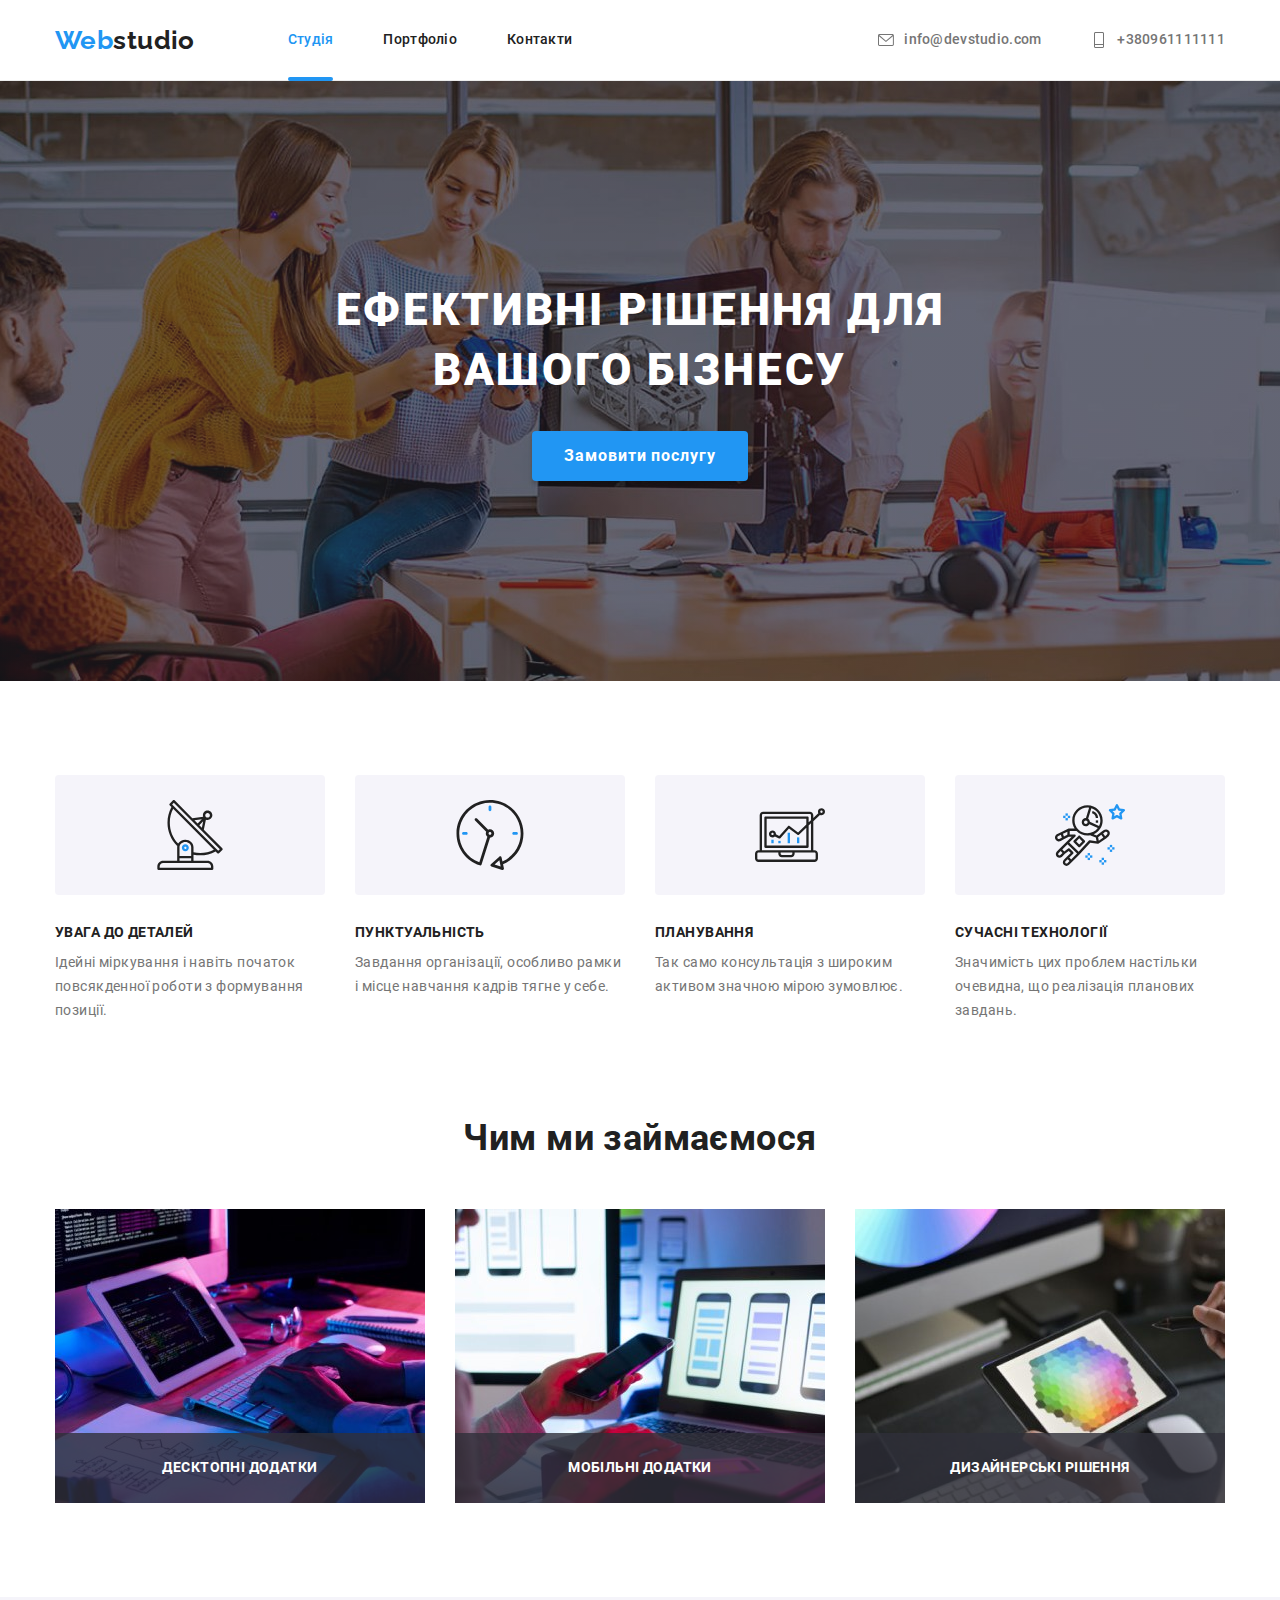
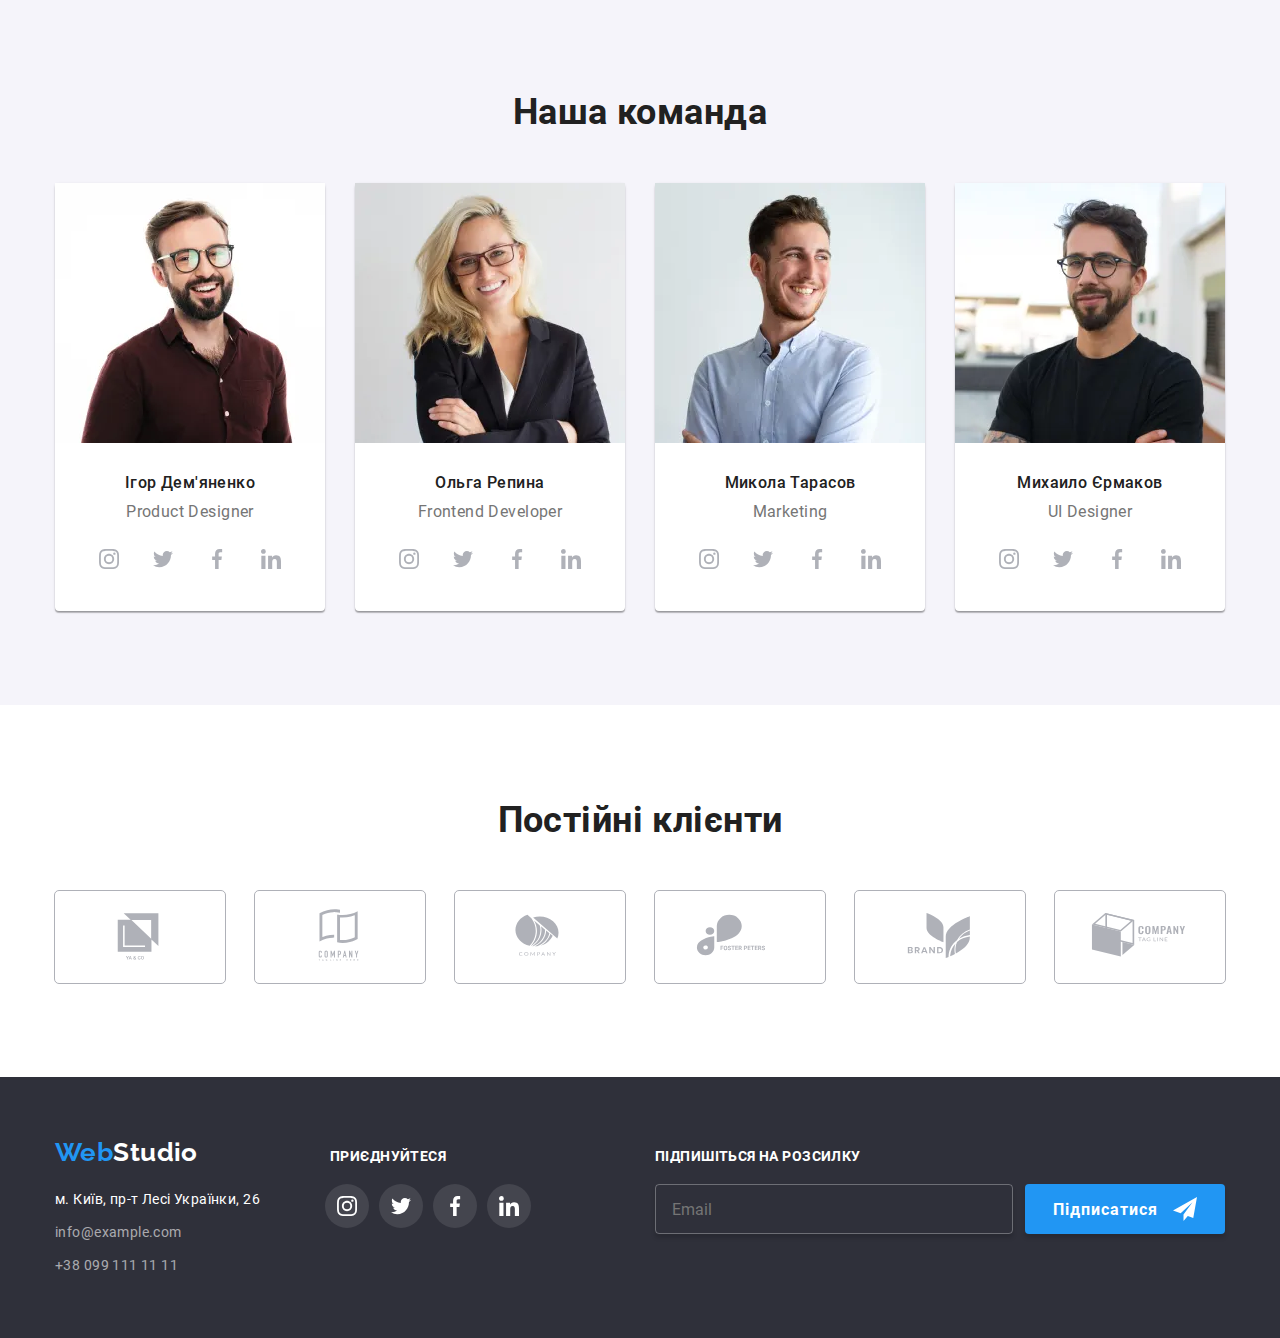
==== commit d1240066: "added data body" ====
--- a/index.html
+++ b/index.html
@@ -22,7 +22,7 @@
 
     <title>Студія</title>
   </head>
-  <body>
+  <body data-body>
     <!-- <div class="container">1</div> -->
 
     <!-- Header -->
--- a/css/main.min.css
+++ b/css/main.min.css
@@ -1 +1 @@
-*,::before,::after{-webkit-box-sizing:border-box;box-sizing:border-box}html{-moz-tab-size:4;-o-tab-size:4;tab-size:4}html{line-height:1.15;-webkit-text-size-adjust:100%}body{margin:0}body{font-family:system-ui,-apple-system,"Segoe UI",Roboto,Helvetica,Arial,sans-serif,"Apple Color Emoji","Segoe UI Emoji"}hr{height:0;color:inherit}abbr[title]{-webkit-text-decoration:underline dotted;text-decoration:underline dotted}b,strong{font-weight:bolder}code,kbd,samp,pre{font-family:ui-monospace,SFMono-Regular,Consolas,"Liberation Mono",Menlo,monospace;font-size:1em}small{font-size:80%}sub,sup{font-size:75%;line-height:0;position:relative;vertical-align:baseline}sub{bottom:-0.25em}sup{top:-0.5em}table{text-indent:0;border-color:inherit}button,input,optgroup,select,textarea{font-family:inherit;font-size:100%;line-height:1.15;margin:0}button,select{text-transform:none}button,[type=button],[type=reset],[type=submit]{-webkit-appearance:button}::-moz-focus-inner{border-style:none;padding:0}:-moz-focusring{outline:1px dotted ButtonText}:-moz-ui-invalid{box-shadow:none}legend{padding:0}progress{vertical-align:baseline}::-webkit-inner-spin-button,::-webkit-outer-spin-button{height:auto}[type=search]{-webkit-appearance:textfield;outline-offset:-2px}::-webkit-search-decoration{-webkit-appearance:none}::-webkit-file-upload-button{-webkit-appearance:button;font:inherit}summary{display:list-item}@font-face{font-family:"Roboto";font-style:normal;font-weight:400;src:url("../fonts/roboto-v30-latin_cyrillic-regular.eot");src:local(""),url("../fonts/roboto-v30-latin_cyrillic-regular.eot?#iefix") format("embedded-opentype"),url("../fonts/roboto-v30-latin_cyrillic-regular.woff2") format("woff2"),url("../fonts/roboto-v30-latin_cyrillic-regular.woff") format("woff"),url("../fonts/roboto-v30-latin_cyrillic-regular.ttf") format("truetype"),url("../fonts/roboto-v30-latin_cyrillic-regular.svg#Roboto") format("svg")}@font-face{font-family:"Roboto";font-style:normal;font-weight:500;src:url("../fonts/roboto-v30-latin_cyrillic-500.eot");src:local(""),url("../fonts/roboto-v30-latin_cyrillic-500.eot?#iefix") format("embedded-opentype"),url("../fonts/roboto-v30-latin_cyrillic-500.woff2") format("woff2"),url("../fonts/roboto-v30-latin_cyrillic-500.woff") format("woff"),url("../fonts/roboto-v30-latin_cyrillic-500.ttf") format("truetype"),url("../fonts/roboto-v30-latin_cyrillic-500.svg#Roboto") format("svg")}@font-face{font-family:"Roboto";font-style:normal;font-weight:700;src:url("../fonts/roboto-v30-latin_cyrillic-700.eot");src:local(""),url("../fonts/roboto-v30-latin_cyrillic-700.eot?#iefix") format("embedded-opentype"),url("../fonts/roboto-v30-latin_cyrillic-700.woff2") format("woff2"),url("../fonts/roboto-v30-latin_cyrillic-700.woff") format("woff"),url("../fonts/roboto-v30-latin_cyrillic-700.ttf") format("truetype"),url("../fonts/roboto-v30-latin_cyrillic-700.svg#Roboto") format("svg")}@font-face{font-family:"Roboto";font-style:normal;font-weight:900;src:url("../fonts/roboto-v30-latin_cyrillic-900.eot");src:local(""),url("../fonts/roboto-v30-latin_cyrillic-900.eot?#iefix") format("embedded-opentype"),url("../fonts/roboto-v30-latin_cyrillic-900.woff2") format("woff2"),url("../fonts/roboto-v30-latin_cyrillic-900.woff") format("woff"),url("../fonts/roboto-v30-latin_cyrillic-900.ttf") format("truetype"),url("../fonts/roboto-v30-latin_cyrillic-900.svg#Roboto") format("svg")}@font-face{font-family:"Raleway";font-style:normal;font-weight:700;src:url("../fonts/raleway-v27-latin_cyrillic-700.eot");src:local(""),url("../fonts/raleway-v27-latin_cyrillic-700.eot?#iefix") format("embedded-opentype"),url("../fonts/raleway-v27-latin_cyrillic-700.woff2") format("woff2"),url("../fonts/raleway-v27-latin_cyrillic-700.woff") format("woff"),url("../fonts/raleway-v27-latin_cyrillic-700.ttf") format("truetype"),url("../fonts/raleway-v27-latin_cyrillic-700.svg#Raleway") format("svg")}body{font-family:"Roboto",sans-serif;color:#212121;background-color:#fff;font-size:14px;letter-spacing:.03em}body.no-scroll{overflow:hidden}img{display:block;max-width:100%;height:auto}.list{list-style:none;margin:0;padding:0}h1,h2,h3,h4,h5,h6,p{margin:0}.link{text-decoration:none;color:currentColor}.center{display:-webkit-box;display:-ms-flexbox;display:flex;-webkit-box-pack:center;-ms-flex-pack:center;justify-content:center;-webkit-box-align:center;-ms-flex-align:center;align-items:center}.visually-hidden{position:absolute;width:1px;height:1px;margin:-1px;padding:0;overflow:hidden;border:0;clip:rect(0 0 0 0)}.container{width:100%;margin-left:auto;margin-right:auto;padding-left:15px;padding-right:15px}@media screen and (min-width: 480px){.container{max-width:480px}}@media screen and (min-width: 768px){.container{max-width:768px}}@media screen and (min-width: 1200px){.container{max-width:1200px}}.section{padding-top:60px;padding-bottom:60px}@media screen and (min-width: 1200px){.section{padding-top:94px;padding-bottom:94px}}.form__checkbox--custom,.form__wrap,.clients__link,.footer-socials__link,.work-block__description,.form__button,.backdrop__btn,.hero-button__desc{display:-webkit-box;display:-ms-flexbox;display:flex;-webkit-box-pack:center;-ms-flex-pack:center;justify-content:center;-webkit-box-align:center;-ms-flex-align:center;align-items:center}.hero-button{font-family:inherit;display:inline-block;min-width:200px;height:50px;padding:10px 32px;background:#2196f3;-webkit-box-shadow:0px 4px 4px rgba(0,0,0,.15);box-shadow:0px 4px 4px rgba(0,0,0,.15);border-radius:4px;border:2px rgba(0,0,0,0);-webkit-transition:background 250ms cubic-bezier(0.4, 0, 0.2, 1);transition:background 250ms cubic-bezier(0.4, 0, 0.2, 1)}.hero-button:hover,.hero-button:focus{background:#188ce8;cursor:pointer}.hero-button__desc{font-weight:700;font-size:16px;line-height:1.87;letter-spacing:.06em;color:#fff}.subscribe-button{display:-webkit-box;display:-ms-flexbox;display:flex;-webkit-box-align:center;-ms-flex-align:center;align-items:center;-webkit-box-pack:justify;-ms-flex-pack:justify;justify-content:space-between;font-family:inherit;min-width:200px;height:50px;padding:10px 28px;cursor:pointer;background:#2196f3;-webkit-box-shadow:0px 4px 4px rgba(0,0,0,.15);box-shadow:0px 4px 4px rgba(0,0,0,.15);border-radius:4px;border:2px rgba(0,0,0,0)}.subscribe-button__text{font-weight:700;font-size:16px;line-height:1.87;text-align:center;letter-spacing:.06em;color:#fff}.subscribe-button__icon{display:inline-block;fill:#fff;width:24px;height:24px}.buttons-list__button{width:auto;height:auto;padding:6px 22px;background:#f5f4fa;border-radius:4px;font-weight:500;font-size:16px;line-height:1.63;text-align:center;border:none;cursor:pointer;font-family:inherit;-webkit-transition:background 250ms cubic-bezier(0.4, 0, 0.2, 1),-webkit-box-shadow 250ms cubic-bezier(0.4, 0, 0.2, 1);transition:background 250ms cubic-bezier(0.4, 0, 0.2, 1),-webkit-box-shadow 250ms cubic-bezier(0.4, 0, 0.2, 1);transition:background 250ms cubic-bezier(0.4, 0, 0.2, 1),box-shadow 250ms cubic-bezier(0.4, 0, 0.2, 1);transition:background 250ms cubic-bezier(0.4, 0, 0.2, 1),box-shadow 250ms cubic-bezier(0.4, 0, 0.2, 1),-webkit-box-shadow 250ms cubic-bezier(0.4, 0, 0.2, 1)}.buttons-list__button:hover,.buttons-list__button:focus{background:#2196f3;color:#fff;-webkit-box-shadow:0px 2px 2px 0px rgba(0,0,0,.12),0px 1px 2px 0px rgba(0,0,0,.08),0px 3px 1px 0px rgba(0,0,0,.1);box-shadow:0px 2px 2px 0px rgba(0,0,0,.12),0px 1px 2px 0px rgba(0,0,0,.08),0px 3px 1px 0px rgba(0,0,0,.1)}.backdrop__btn{position:absolute;cursor:pointer;top:8px;right:8px;width:30px;height:30px;border:1px solid rgba(0,0,0,.1);border-radius:50px;background-color:#fff;z-index:100}.backdrop__btn:hover,.backdrop__btn:focus{fill:#2196f3}.backdrop__close{z-index:100}.form__button{margin-left:auto;margin-right:auto;padding:10px 32px;min-width:200px;min-height:50px;-webkit-box-shadow:0px 4px 4px rgba(0,0,0,.15);box-shadow:0px 4px 4px rgba(0,0,0,.15);border:1px solid rgba(0,0,0,0);border-radius:4px;cursor:pointer;color:#fff;background-color:#2196f3;font-weight:700;font-size:16px;line-height:1.87;letter-spacing:.06em}.page-header{border-bottom:1px solid #ececec;min-height:60px;position:relative}.page-header__container{display:-webkit-box;display:-ms-flexbox;display:flex;-webkit-box-align:center;-ms-flex-align:center;align-items:center}@media screen and (min-width: 768px){.page-header__container{display:-webkit-box;display:-ms-flexbox;display:flex;-webkit-box-align:center;-ms-flex-align:center;align-items:center}}@media screen and (max-width: 1199px){.page-header__container{-webkit-box-pack:justify;-ms-flex-pack:justify;justify-content:space-between}}@media screen and (max-width: 767px){.page-header__contacts{display:none}}@media screen and (min-width: 768px){.page-header__contacts{display:-webkit-box;display:-ms-flexbox;display:flex;-webkit-box-orient:vertical;-webkit-box-direction:normal;-ms-flex-direction:column;flex-direction:column;margin-left:auto}}@media screen and (max-width: 1199px){.page-header__contacts .page-header__item:not(:last-child){margin-bottom:16px}}@media screen and (min-width: 1200px){.page-header__contacts{display:-webkit-box;display:-ms-flexbox;display:flex;-webkit-box-orient:horizontal;-webkit-box-direction:normal;-ms-flex-direction:row;flex-direction:row;margin-left:auto}.page-header__contacts .page-header__item+.page-header__item{margin-left:50px}}.page-header__mail,.page-header__telephone{display:-webkit-box;display:-ms-flexbox;display:flex;color:#757575;fill:#757575;font-weight:500;line-height:1.14;letter-spacing:.02em;text-decoration:none;-webkit-transition:fill 250ms cubic-bezier(0.4, 0, 0.2, 1);transition:fill 250ms cubic-bezier(0.4, 0, 0.2, 1)}@media screen and (min-width: 768px){.page-header__mail,.page-header__telephone{display:-webkit-box;display:-ms-flexbox;display:flex;-webkit-box-align:center;-ms-flex-align:center;align-items:center;margin-bottom:0px;font-size:12px}}.page-header__mail:hover,.page-header__mail:focus,.page-header__telephone:hover,.page-header__telephone:focus{fill:#2196f3;color:#2196f3}@media screen and (min-width: 1200px){.page-header__mail,.page-header__telephone{font-size:14px}}.page-header__mail:hover,.page-header__mail:focus,.page-header__telephone:hover,.page-header__telephone:focus{fill:#2196f3;color:#2196f3}.page-header__icon{margin-right:8px}.page-header__icon:hover,.page-header__icon:focus{fill:currentColor}@media screen and (min-width: 1200px){.page-header__icon{margin-right:10px}}.mobile-menu{display:-webkit-box;display:-ms-flexbox;display:flex;-webkit-box-pack:justify;-ms-flex-pack:justify;justify-content:space-between;-webkit-box-align:center;-ms-flex-align:center;align-items:center;overflow:hidden}.mobile-menu__button{display:-webkit-inline-box;display:-ms-inline-flexbox;display:inline-flex;top:0;right:0;margin:0;padding:0;border:none;background-color:rgba(0,0,0,0);outline:none;color:#212121;z-index:10}.mobile-menu__button .mobile-menu--close{opacity:0}@media screen and (min-width: 768px){.mobile-menu__button{display:none}}.mobile-menu__button.is-open{position:fixed;top:21px;right:25px;z-index:100}.mobile-menu__button.is-open .mobile-menu--close{position:fixed;opacity:1}.mobile-menu__button.is-open .mobile-menu--burger{opacity:0}.mobile-menu__button:hover{fill:#2196f3}.menu-container{display:-webkit-box;display:-ms-flexbox;display:flex;-webkit-box-orient:vertical;-webkit-box-direction:normal;-ms-flex-direction:column;flex-direction:column;-webkit-transform:translateX(100%);transform:translateX(100%);-webkit-transition:-webkit-transform 250ms cubic-bezier(0.4, 0, 0.2, 1);transition:-webkit-transform 250ms cubic-bezier(0.4, 0, 0.2, 1);transition:transform 250ms cubic-bezier(0.4, 0, 0.2, 1);transition:transform 250ms cubic-bezier(0.4, 0, 0.2, 1), -webkit-transform 250ms cubic-bezier(0.4, 0, 0.2, 1);position:fixed;z-index:1;top:0;left:0;width:100vw;height:100vh;padding:48px 20px;font-size:20px;background-color:#fff;overflow:hidden}.menu-container.is-open{-webkit-transform:translateX(0);transform:translateX(0)}.menu-container>.menu-container__nav{margin-bottom:auto}.menu-container__item{font-size:40px;font-weight:500;line-height:1.18;letter-spacing:.02em}.menu-container__item:not(:last-child){margin-bottom:32px}.menu-container__item>.menu-container__title--current{color:#2196f3}.menu-container__contacts{margin-bottom:64px;font-size:24px;font-weight:500;line-height:1.16;letter-spacing:.02em;color:#757575}.menu-container__contacts .menu-container__tel{margin-bottom:32px;font-size:34px;color:#2196f3}.menu-container__socials{display:-webkit-box;display:-ms-flexbox;display:flex;-webkit-box-align:center;-ms-flex-align:center;align-items:center;-ms-flex-wrap:wrap;flex-wrap:wrap;gap:10px;font-weight:500;font-size:18px;line-height:1.22;letter-spacing:.02em;color:#2196f3}.menu-container__inner:not(:last-child) .menu-container__link{padding-right:10px;border-right:1px Solid rgba(33,33,33,.2)}.logo,.logo__footer{display:block;color:#212121;text-decoration:none;font-family:"Raleway",sans-serif;font-weight:700;font-size:24px;line-height:1.19;padding:16px 0}@media screen and (min-width: 768px){.logo,.logo__footer{padding:24px 0;font-size:26px}}.logo__footer{color:#fff;padding:0;margin-bottom:20px}.logo--accent{color:#2196f3}@media screen and (min-width: 768px){.navigation{display:-webkit-box;display:-ms-flexbox;display:flex;-webkit-box-pack:justify;-ms-flex-pack:justify;justify-content:space-between}}.navigation__item{position:relative}.navigation__list .navigation__item+.navigation__item{margin-left:50px}.navigation__list{display:-webkit-box;display:-ms-flexbox;display:flex}@media screen and (max-width: 767px){.navigation__list{display:none}}@media screen and (min-width: 768px){.navigation__list{margin-left:88px}}@media screen and (min-width: 1200px){.navigation__list{margin-left:93px}}.navigation__title{display:block;color:#212121;font-weight:500;line-height:1.14;letter-spacing:.02em;text-decoration:none;padding-top:32px;padding-bottom:32px;-webkit-transition:color 250ms cubic-bezier(0.4, 0, 0.2, 1);transition:color 250ms cubic-bezier(0.4, 0, 0.2, 1)}.navigation__title--current::after{content:"";position:absolute;left:0;bottom:-1px;width:100%;height:4px;background-color:#2196f3;border-radius:2px}.navigation__title__title:hover,.navigation__title__title:focus{color:#2196f3}.navigation__list .navigation__title--current{color:#2196f3}.navigation__title:hover,.navigation__title:focus{color:var(--accent-text-color)}.hero-section{max-width:480px;margin:0 auto;height:400px;background-color:#2f303a;background-position:center;background-repeat:no-repeat;background-size:cover;background-image:-webkit-gradient(linear, left top, left bottom, from(rgba(47, 48, 58, 0.4)), to(rgba(47, 48, 58, 0.4))),url(../images/hero/hero-sm.jpg);background-image:linear-gradient(rgba(47, 48, 58, 0.4), rgba(47, 48, 58, 0.4)),url(../images/hero/hero-sm.jpg)}@media(min-device-pixel-ratio: 2),(-webkit-min-device-pixel-ratio: 2),(min-resolution: 192dpi),(min-resolution: 2dppx){.hero-section{background-image:-webkit-gradient(linear, left top, left bottom, from(rgba(47, 48, 58, 0.4)), to(rgba(47, 48, 58, 0.4))),url(../images/hero/hero-sm@2x.jpg);background-image:linear-gradient(rgba(47, 48, 58, 0.4), rgba(47, 48, 58, 0.4)),url(../images/hero/hero-sm@2x.jpg)}}@media screen and (min-width: 768px){.hero-section{max-width:768px;background-image:-webkit-gradient(linear, left top, left bottom, from(rgba(47, 48, 58, 0.4)), to(rgba(47, 48, 58, 0.4))),url(../images/hero/hero-md.jpg);background-image:linear-gradient(rgba(47, 48, 58, 0.4), rgba(47, 48, 58, 0.4)),url(../images/hero/hero-md.jpg)}}@media screen and (min-width: 768px)and (min-device-pixel-ratio: 2),screen and (min-width: 768px)and (-webkit-min-device-pixel-ratio: 2),screen and (min-width: 768px)and (min-resolution: 192dpi),screen and (min-width: 768px)and (min-resolution: 2dppx){.hero-section{background-image:-webkit-gradient(linear, left top, left bottom, from(rgba(47, 48, 58, 0.4)), to(rgba(47, 48, 58, 0.4))),url(../images/hero/hero-md@2x.jpg);background-image:linear-gradient(rgba(47, 48, 58, 0.4), rgba(47, 48, 58, 0.4)),url(../images/hero/hero-md@2x.jpg)}}@media screen and (min-width: 1200px){.hero-section{max-width:1600px;height:600px;background-size:cover;background-image:-webkit-gradient(linear, left top, left bottom, from(rgba(47, 48, 58, 0.4)), to(rgba(47, 48, 58, 0.4))),url(../images/hero/hero-lg.jpg);background-image:linear-gradient(rgba(47, 48, 58, 0.4), rgba(47, 48, 58, 0.4)),url(../images/hero/hero-lg.jpg)}}@media screen and (min-width: 1200px)and (min-device-pixel-ratio: 2),screen and (min-width: 1200px)and (-webkit-min-device-pixel-ratio: 2),screen and (min-width: 1200px)and (min-resolution: 192dpi),screen and (min-width: 1200px)and (min-resolution: 2dppx){.hero-section{background-image:-webkit-gradient(linear, left top, left bottom, from(rgba(47, 48, 58, 0.4)), to(rgba(47, 48, 58, 0.4))),url(../images/hero/hero-lg@2x.jpg);background-image:linear-gradient(rgba(47, 48, 58, 0.4), rgba(47, 48, 58, 0.4)),url(../images/hero/hero-lg@2x.jpg)}}.hero-section__content{padding-top:118px;padding-bottom:118px;text-align:center}@media screen and (min-width: 1200px){.hero-section__content{padding-top:200px;padding-bottom:200px}}.hero-section__title{margin:0 auto;margin-bottom:30px;max-width:360px;font-weight:900;font-size:26px;line-height:1.61;text-align:center;letter-spacing:.06em;text-transform:uppercase;color:#fff}@media screen and (min-width: 1200px){.hero-section__title{max-width:696px;font-size:44px;line-height:1.36}}@media screen and (min-width: 768px){.benefit__list{display:-webkit-box;display:-ms-flexbox;display:flex;-ms-flex-wrap:wrap;flex-wrap:wrap;gap:30px}}.benefit__card{max-width:450px;margin:0 0 30px 0}.benefit__card:last-child{margin-bottom:0}@media screen and (min-width: 768px){.benefit__card{max-width:354px;margin:0}}@media screen and (min-width: 1200px){.benefit__card{max-width:270px}}.benefit__icon::before{content:"";display:block;height:120px;background-repeat:no-repeat;background-position:center;background-color:#f5f4fa;border-radius:4px;margin-bottom:30px}.benefit--antenna::before{content:"";background-image:url(../images/antenna-1.svg);background-size:70px}.benefit--clock::before{content:"";background-image:url(../images/clock-1.svg);background-size:70px}.benefit--diagram::before{content:"";background-image:url(../images/diagram-1.svg);background-size:70px}.benefit--astronaut::before{content:"";background-image:url(../images/astronaut-1.svg);background-size:70px}.benefit__subtitle{font-size:14px;font-weight:700;line-height:1.14;text-transform:uppercase;text-align:center;margin-bottom:10px}.benefit__description{line-height:1.71;color:#757575;margin-top:0;margin-bottom:0px}.work-block{display:none;padding-top:0}@media screen and (min-width: 1200px){.work-block{display:block}}.work-block__title{font-weight:700;font-size:36px;line-height:1.17;text-align:center;margin-top:0;margin-bottom:50px}.work-block__list{display:-webkit-box;display:-ms-flexbox;display:flex;margin-left:-15px;margin-right:-15px}.work-block__card{margin:0 15px}.work-block__thumb{position:relative}.work-block__image{display:block;max-width:100%;height:auto}.work-block__description{position:absolute;left:0;bottom:0;width:370px;height:70px;background:rgba(47,48,58,.8)}.work-block__text{font-weight:700;font-size:14px;line-height:1.14;letter-spacing:.03em;text-transform:uppercase;color:#fff}.team{background-color:#f5f4fa}.team__title{font-weight:700;font-size:28px;line-height:1.17;text-align:center;margin-top:0;margin-bottom:30px}@media screen and (min-width: 1200px){.team__title{font-size:36px;margin-bottom:50px}}@media screen and (min-width: 768px){.team__list{display:-webkit-box;display:-ms-flexbox;display:flex;-ms-flex-wrap:wrap;flex-wrap:wrap;margin-left:-15px;margin-right:-15px}}.team__card{background-color:#fff;max-width:450px;-webkit-box-shadow:0px 2px 1px rgba(0,0,0,.2),0px 1px 1px rgba(0,0,0,.14),0px 1px 3px rgba(0,0,0,.12);box-shadow:0px 2px 1px rgba(0,0,0,.2),0px 1px 1px rgba(0,0,0,.14),0px 1px 3px rgba(0,0,0,.12);border-radius:4px}@media screen and (max-width: 767px){.team__card{margin-bottom:30px}.team__card:last-child{margin-bottom:0}}@media screen and (min-width: 768px){.team__card{max-width:354px;margin-left:15px;margin-right:15px}.team__card:nth-child(-n+2){margin-bottom:15px}}@media screen and (min-width: 1200px){.team__card{max-width:270px;margin:0 15px}.team__card:nth-child(-n+2){margin-bottom:0}}.team__image{display:block;max-width:100%;height:auto}.team__name{font-weight:500;font-size:16px;line-height:1.19;text-align:center;margin-top:30px;margin-bottom:10px}.team__role{font-style:normal;font-size:16px;line-height:1.19;text-align:center;color:#757575;margin-bottom:16px}.social{display:-webkit-box;display:-ms-flexbox;display:flex;max-width:206px;padding-bottom:24px;margin-left:auto;margin-right:auto}@media screen and (min-width: 1200px){.social{height:44px;padding-bottom:0px;margin-bottom:30px}}.social__link{display:-webkit-box;display:-ms-flexbox;display:flex;-webkit-box-pack:center;-ms-flex-pack:center;justify-content:center;-webkit-box-align:center;-ms-flex-align:center;align-items:center;width:44px;height:44px;border-radius:50px;color:#afb1b8;-webkit-transition:color 250ms cubic-bezier(0.4, 0, 0.2, 1),background-color 250ms cubic-bezier(0.4, 0, 0.2, 1);transition:color 250ms cubic-bezier(0.4, 0, 0.2, 1),background-color 250ms cubic-bezier(0.4, 0, 0.2, 1)}.social__link:hover,.social__link:focus{background-color:#2196f3;color:#fff}.social__item+.social__item{margin-left:10px}.social__icon{fill:currentColor;width:20px;height:20px}.footer-socials{display:-webkit-box;display:-ms-flexbox;display:flex;max-width:206px;height:44px;margin:0 -5px}.footer-socials__link{width:44px;height:44px;border-radius:50px;background-color:rgba(255,255,255,.1);-webkit-transition:background-color 250ms cubic-bezier(0.4, 0, 0.2, 1);transition:background-color 250ms cubic-bezier(0.4, 0, 0.2, 1)}.footer-socials__link:hover,.footer-socials__link:focus{background-color:#2196f3}.footer-socials__item+.footer-socials__item{margin-left:10px}.footer-socials__icon{fill:#fff;width:20px;height:20px}.clients__title{font-weight:700;font-size:28px;line-height:1.17;text-align:center;margin-top:0;margin-bottom:30px}@media screen and (min-width: 1200px){.clients__title{font-size:36px;margin-bottom:50px}}.clients__list{display:-webkit-box;display:-ms-flexbox;display:flex;-ms-flex-wrap:wrap;flex-wrap:wrap;margin:-15px}@media screen and (min-width: 1200px){.clients__list{margin:0}.clients__list>.clients__item+.clients__item{margin-left:30px}}.clients__item{-ms-flex-preferred-size:calc((100% - 60px)/2);flex-basis:calc((100% - 60px)/2);margin:15px;max-width:210px;height:92px;outline:1px solid #afb1b8;border-radius:4px;-webkit-transition:outline 250ms cubic-bezier(0.4, 0, 0.2, 1);transition:outline 250ms cubic-bezier(0.4, 0, 0.2, 1)}.clients__item:hover,.clients__item:focus{outline:1px solid #2196f3}@media screen and (min-width: 768px){.clients__item{-ms-flex-preferred-size:calc((100% - 90px)/3);flex-basis:calc((100% - 90px)/3);max-width:226px}}@media screen and (min-width: 1200px){.clients__item{max-width:170px;-ms-flex-preferred-size:calc((100% - 150px)/6);flex-basis:calc((100% - 150px)/6);margin:0}}.clients__link{max-width:208px;height:90px;color:#afb1b8;-webkit-transition:color 250ms cubic-bezier(0.4, 0, 0.2, 1);transition:color 250ms cubic-bezier(0.4, 0, 0.2, 1)}.clients__link:hover,.clients__link:focus{color:#2196f3}@media screen and (min-width: 1200px){.clients__link{width:168px}}.clients__icon{width:106px;height:60px;fill:currentColor}.footer-form__thumb{display:-webkit-box;display:-ms-flexbox;display:flex;-webkit-box-orient:vertical;-webkit-box-direction:normal;-ms-flex-direction:column;flex-direction:column;-webkit-box-align:center;-ms-flex-align:center;align-items:center}@media screen and (min-width: 1200px){.footer-form__thumb{-webkit-box-orient:horizontal;-webkit-box-direction:normal;-ms-flex-direction:row;flex-direction:row;-webkit-box-align:start;-ms-flex-align:start;align-items:flex-start;width:570px}}.footer-form{width:100%}.footer-form__label{width:100%}.footer-form__label .footer-form__input{display:block;width:100%;height:50px;padding:12px 16px;margin-left:auto;margin-right:auto;margin-bottom:20px;background:inherit;border:1px solid rgba(255,255,255,.3);-webkit-box-shadow:0px 4px 4px rgba(0,0,0,.15);box-shadow:0px 4px 4px rgba(0,0,0,.15);border-radius:4px;outline:none;font-size:16px;line-height:1.87;letter-spacing:0,3em;color:rgba(255,255,255,.6)}@media screen and (min-width: 768px){.footer-form__label .footer-form__input{max-width:450px}}@media screen and (min-width: 1200px){.footer-form__label .footer-form__input{width:358px;margin-right:12px;margin-bottom:0}}.footer{background-color:#2f303a;padding:60px 0}.footer__container{display:-webkit-box;display:-ms-flexbox;display:flex;-webkit-box-orient:vertical;-webkit-box-direction:normal;-ms-flex-direction:column;flex-direction:column}@media screen and (min-width: 1200px){.footer__container{-webkit-box-orient:horizontal;-webkit-box-direction:normal;-ms-flex-direction:row;flex-direction:row;-webkit-box-align:baseline;-ms-flex-align:baseline;align-items:baseline;margin-bottom:0}}.footer__flex>div{margin-bottom:60px}@media screen and (min-width: 1200px){.footer__flex>div{margin-bottom:0}}@media screen and (min-width: 768px){.footer__flex{display:-webkit-box;display:-ms-flexbox;display:flex;-webkit-box-pack:justify;-ms-flex-pack:justify;justify-content:space-between;-webkit-box-align:baseline;-ms-flex-align:baseline;align-items:baseline}}.footer__address{display:-webkit-box;display:-ms-flexbox;display:flex;-webkit-box-orient:vertical;-webkit-box-direction:normal;-ms-flex-direction:column;flex-direction:column;-webkit-box-align:center;-ms-flex-align:center;align-items:center}@media screen and (min-width: 1200px){.footer__address{display:block}}@media screen and (max-width: 1199px){.footer__item{text-align:center}}.footer__item:not(:last-child){margin-bottom:9px}.footer__office{line-height:1.71;color:#fff;font-style:normal;text-decoration:none}.footer__link{line-height:1.71;color:rgba(255,255,255,.6);font-style:normal;text-decoration:none;-webkit-transition:color 250ms cubic-bezier(0.4, 0, 0.2, 1);transition:color 250ms cubic-bezier(0.4, 0, 0.2, 1)}.footer__connect{display:-webkit-box;display:-ms-flexbox;display:flex;-webkit-box-orient:vertical;-webkit-box-direction:normal;-ms-flex-direction:column;flex-direction:column;-webkit-box-align:center;-ms-flex-align:center;align-items:center}@media screen and (min-width: 768px){.footer__connect{width:206px}}@media screen and (min-width: 1200px){.footer__connect{display:block;margin-left:70px;max-width:206px}}.footer__subscribe{display:-webkit-box;display:-ms-flexbox;display:flex;-webkit-box-orient:vertical;-webkit-box-direction:normal;-ms-flex-direction:column;flex-direction:column;-webkit-box-align:center;-ms-flex-align:center;align-items:center}@media screen and (min-width: 1200px){.footer__subscribe{display:block;margin-left:auto}}.footer__title{color:#fff;font-weight:700;font-size:14px;line-height:1.17;margin-top:0;margin-bottom:20px;letter-spacing:.03em}.backdrop{position:fixed;top:0;left:0;width:100%;height:100%;z-index:100;opacity:1;background-color:rgba(0,0,0,.2);-webkit-transition:opacity 250ms cubic-bezier(0.4, 0, 0.2, 1);transition:opacity 250ms cubic-bezier(0.4, 0, 0.2, 1)}.backdrop.is-hidden{opacity:0;pointer-events:none}.backdrop.is-hidden .backdrop__modal{-webkit-transform:translate(-50%, -50%) scale(0.9);transform:translate(-50%, -50%) scale(0.9)}.backdrop__modal{position:absolute;top:50%;left:50%;max-width:450px;width:100%;max-height:100%;padding:40px;background-color:#fff;border-radius:4px;-webkit-box-shadow:0px 1px 3px rgba(0,0,0,.12),0px 1px 1px rgba(0,0,0,.14),0px 2px 1px rgba(0,0,0,.2);box-shadow:0px 1px 3px rgba(0,0,0,.12),0px 1px 1px rgba(0,0,0,.14),0px 2px 1px rgba(0,0,0,.2);-webkit-transform:translate(-50%, -50%) scale(1);transform:translate(-50%, -50%) scale(1);-webkit-transition:-webkit-transform 250ms cubic-bezier(0.4, 0, 0.2, 1);transition:-webkit-transform 250ms cubic-bezier(0.4, 0, 0.2, 1);transition:transform 250ms cubic-bezier(0.4, 0, 0.2, 1);transition:transform 250ms cubic-bezier(0.4, 0, 0.2, 1), -webkit-transform 250ms cubic-bezier(0.4, 0, 0.2, 1)}@media screen and (min-width: 1200px){.backdrop__modal{min-width:528px;min-height:581px}}.backdrop__title{margin-bottom:12px;font-size:20px;font-weight:700;line-height:1.15;text-align:center;color:#212121}.form__field{position:relative;display:block;display:-webkit-box;display:-ms-flexbox;display:flex;-webkit-box-orient:vertical;-webkit-box-direction:normal;-ms-flex-direction:column;flex-direction:column;margin-bottom:10px}.form__field .form__input{margin:0;padding:12px 12px 12px 42px}.form__icon{position:absolute;top:32px;left:15px}.form__label{display:block;font-size:12px;line-height:1.17;margin-bottom:4px;color:#757575;letter-spacing:.01em;-webkit-transition:all 250ms cubic-bezier(0.4, 0, 0.2, 1);transition:all 250ms cubic-bezier(0.4, 0, 0.2, 1)}.form__input{width:100%;height:40px;border:1px solid rgba(33,33,33,.2);border-radius:4px;outline:none}.form__input:focus{border:1px solid #2196f3;outline:none}.form__input:focus:focus~.form__icon{fill:#2196f3}.form__text textarea::-webkit-input-placeholder{color:#757575;line-height:1.17;letter-spacing:.01em}.form__text textarea::-moz-placeholder{color:#757575;line-height:1.17;letter-spacing:.01em}.form__text textarea:-ms-input-placeholder{color:#757575;line-height:1.17;letter-spacing:.01em}.form__text textarea::-ms-input-placeholder{color:#757575;line-height:1.17;letter-spacing:.01em}.form__text textarea::placeholder{color:#757575;line-height:1.17;letter-spacing:.01em}.form__comment{padding:12px 16px;width:100%;height:120px;resize:none;border:1px solid rgba(33,33,33,.2);border-radius:4px;outline:none}.form__comment:not(:-moz-placeholder-shown){border:1px solid #2196f3;outline:none}.form__comment:not(:-ms-input-placeholder){border:1px solid #2196f3;outline:none}.form__comment:focus,.form__comment:not(:placeholder-shown){border:1px solid #2196f3;outline:none}.form__text{margin-bottom:20px}.form__agree{max-width:425px;margin-bottom:30px;margin-right:auto;margin-left:auto;line-height:1.71;color:#757575}.form__wrap{max-width:370px}@media screen and (min-width: 1200px){.form__wrap{max-width:425px}}.form__checkbox{position:absolute;width:1px;height:1px;margin:-1px;padding:0;overflow:hidden;border:0;clip:rect(0 0 0 0)}.form__checkbox:checked+.form__checkbox--custom{background-color:#2196f3;border-color:#2196f3;background-size:contain;background-origin:border-box}.form__checkbox--custom{width:16px;height:15px;margin-right:5px;border:2px solid #212121;border-radius:4px;cursor:pointer;-webkit-transition:background-color 250ms cubic-bezier(0.4, 0, 0.2, 1),border-color 250ms cubic-bezier(0.4, 0, 0.2, 1);transition:background-color 250ms cubic-bezier(0.4, 0, 0.2, 1),border-color 250ms cubic-bezier(0.4, 0, 0.2, 1)}.form__checkbox--fill{fill:#fff}.form__desc{font-size:12px}@media screen and (min-width: 1200px){.form__desc{font-size:inherit}}.form__link{color:#2196f3}.buttons-list__list{display:-webkit-box;display:-ms-flexbox;display:flex;-ms-flex-wrap:wrap;flex-wrap:wrap;margin-bottom:40px;gap:8px}@media screen and (min-width: 768px){.buttons-list__list{-webkit-box-pack:center;-ms-flex-pack:center;justify-content:center;margin-bottom:30px;gap:0}}@media screen and (min-width: 1200px){.buttons-list__list{margin-bottom:50px}}@media screen and (min-width: 768px){.buttons-list__list>.buttons-list__item+.buttons-list__item{margin-left:8px}}@media screen and (max-width: 767px){.buttons-list__list>.buttons-list__item:nth-child(4){margin-left:0}}@media screen and (min-width: 768px){.projects-list{display:-webkit-box;display:-ms-flexbox;display:flex;-ms-flex-wrap:wrap;flex-wrap:wrap;gap:30px}}@media screen and (min-width: 1200px){.projects-list{gap:0}}.projects-list__card{max-width:450px}@media screen and (max-width: 767px){.projects-list__card{margin-bottom:30px}.projects-list__card:last-child{margin-bottom:0}}@media screen and (min-width: 768px)and (max-width: 1199px){.projects-list__card:nth-child(-n+2) .projects-list__content{height:140px}}@media screen and (min-width: 768px){.projects-list__card{max-width:354px}}@media screen and (min-width: 1200px){.projects-list__card{max-width:370px;-ms-flex-preferred-size:calc((100% - 60px)/3);flex-basis:calc((100% - 60px)/3);margin-right:30px;margin-bottom:30px}}@media screen and (min-width: 1200px){.projects-list__card:nth-child(3n){margin-right:0}}@media screen and (min-width: 1200px){.projects-list__card:nth-last-child(-n+3){margin-bottom:0}}.projects-list__link{display:block;text-decoration:none;color:#212121}.projects-list__link:hover,.projects-list__link:focus{-webkit-box-shadow:0px 1px 1px rgba(0,0,0,.12),0px 4px 4px rgba(0,0,0,.06),1px 4px 6px rgba(0,0,0,.16);box-shadow:0px 1px 1px rgba(0,0,0,.12),0px 4px 4px rgba(0,0,0,.06),1px 4px 6px rgba(0,0,0,.16)}.projects-list__thumb{position:relative;overflow:hidden}.projects-list__image{width:100%}.projects-list__overlay{position:absolute;top:0;bottom:0;width:100%;height:100%;background-color:rgba(33,150,243,.9);-webkit-transform:translateY(101%);transform:translateY(101%);-webkit-transition:-webkit-transform 250ms cubic-bezier(0.4, 0, 0.2, 1);transition:-webkit-transform 250ms cubic-bezier(0.4, 0, 0.2, 1);transition:transform 250ms cubic-bezier(0.4, 0, 0.2, 1);transition:transform 250ms cubic-bezier(0.4, 0, 0.2, 1), -webkit-transform 250ms cubic-bezier(0.4, 0, 0.2, 1)}.projects-list__link:hover .projects-list__overlay{-webkit-transform:translateY(0%);transform:translateY(0%)}.projects-list__text{padding:77px 24px;font-size:18px;line-height:1.56;letter-spacing:.03em;color:#fff}@media screen and (min-width: 768px){.projects-list__text{padding:63px 24px}}.projects-list__content{padding:20px 24px;border-left:1px solid #eee;border-right:1px solid #eee;border-bottom:1px solid #eee}.projects-list__title{font-weight:700;font-size:18px;line-height:2;letter-spacing:.06em;margin-bottom:4px}.projects-list__description{font-size:16px;line-height:1.88;color:#757575}/*# sourceMappingURL=main.min.css.map */+*,::before,::after{-webkit-box-sizing:border-box;box-sizing:border-box}html{-moz-tab-size:4;-o-tab-size:4;tab-size:4}html{line-height:1.15;-webkit-text-size-adjust:100%}body{margin:0}body{font-family:system-ui,-apple-system,"Segoe UI",Roboto,Helvetica,Arial,sans-serif,"Apple Color Emoji","Segoe UI Emoji"}hr{height:0;color:inherit}abbr[title]{-webkit-text-decoration:underline dotted;text-decoration:underline dotted}b,strong{font-weight:bolder}code,kbd,samp,pre{font-family:ui-monospace,SFMono-Regular,Consolas,"Liberation Mono",Menlo,monospace;font-size:1em}small{font-size:80%}sub,sup{font-size:75%;line-height:0;position:relative;vertical-align:baseline}sub{bottom:-0.25em}sup{top:-0.5em}table{text-indent:0;border-color:inherit}button,input,optgroup,select,textarea{font-family:inherit;font-size:100%;line-height:1.15;margin:0}button,select{text-transform:none}button,[type=button],[type=reset],[type=submit]{-webkit-appearance:button}::-moz-focus-inner{border-style:none;padding:0}:-moz-focusring{outline:1px dotted ButtonText}:-moz-ui-invalid{box-shadow:none}legend{padding:0}progress{vertical-align:baseline}::-webkit-inner-spin-button,::-webkit-outer-spin-button{height:auto}[type=search]{-webkit-appearance:textfield;outline-offset:-2px}::-webkit-search-decoration{-webkit-appearance:none}::-webkit-file-upload-button{-webkit-appearance:button;font:inherit}summary{display:list-item}@font-face{font-family:"Roboto";font-style:normal;font-weight:400;src:url("../fonts/roboto-v30-latin_cyrillic-regular.eot");src:local(""),url("../fonts/roboto-v30-latin_cyrillic-regular.eot?#iefix") format("embedded-opentype"),url("../fonts/roboto-v30-latin_cyrillic-regular.woff2") format("woff2"),url("../fonts/roboto-v30-latin_cyrillic-regular.woff") format("woff"),url("../fonts/roboto-v30-latin_cyrillic-regular.ttf") format("truetype"),url("../fonts/roboto-v30-latin_cyrillic-regular.svg#Roboto") format("svg")}@font-face{font-family:"Roboto";font-style:normal;font-weight:500;src:url("../fonts/roboto-v30-latin_cyrillic-500.eot");src:local(""),url("../fonts/roboto-v30-latin_cyrillic-500.eot?#iefix") format("embedded-opentype"),url("../fonts/roboto-v30-latin_cyrillic-500.woff2") format("woff2"),url("../fonts/roboto-v30-latin_cyrillic-500.woff") format("woff"),url("../fonts/roboto-v30-latin_cyrillic-500.ttf") format("truetype"),url("../fonts/roboto-v30-latin_cyrillic-500.svg#Roboto") format("svg")}@font-face{font-family:"Roboto";font-style:normal;font-weight:700;src:url("../fonts/roboto-v30-latin_cyrillic-700.eot");src:local(""),url("../fonts/roboto-v30-latin_cyrillic-700.eot?#iefix") format("embedded-opentype"),url("../fonts/roboto-v30-latin_cyrillic-700.woff2") format("woff2"),url("../fonts/roboto-v30-latin_cyrillic-700.woff") format("woff"),url("../fonts/roboto-v30-latin_cyrillic-700.ttf") format("truetype"),url("../fonts/roboto-v30-latin_cyrillic-700.svg#Roboto") format("svg")}@font-face{font-family:"Roboto";font-style:normal;font-weight:900;src:url("../fonts/roboto-v30-latin_cyrillic-900.eot");src:local(""),url("../fonts/roboto-v30-latin_cyrillic-900.eot?#iefix") format("embedded-opentype"),url("../fonts/roboto-v30-latin_cyrillic-900.woff2") format("woff2"),url("../fonts/roboto-v30-latin_cyrillic-900.woff") format("woff"),url("../fonts/roboto-v30-latin_cyrillic-900.ttf") format("truetype"),url("../fonts/roboto-v30-latin_cyrillic-900.svg#Roboto") format("svg")}@font-face{font-family:"Raleway";font-style:normal;font-weight:700;src:url("../fonts/raleway-v27-latin_cyrillic-700.eot");src:local(""),url("../fonts/raleway-v27-latin_cyrillic-700.eot?#iefix") format("embedded-opentype"),url("../fonts/raleway-v27-latin_cyrillic-700.woff2") format("woff2"),url("../fonts/raleway-v27-latin_cyrillic-700.woff") format("woff"),url("../fonts/raleway-v27-latin_cyrillic-700.ttf") format("truetype"),url("../fonts/raleway-v27-latin_cyrillic-700.svg#Raleway") format("svg")}body{font-family:"Roboto",sans-serif;color:#212121;background-color:#fff;font-size:14px;letter-spacing:.03em}body.no-scroll{overflow:hidden}img{display:block;max-width:100%;height:auto}.list{list-style:none;margin:0;padding:0}h1,h2,h3,h4,h5,h6,p{margin:0}.link{text-decoration:none;color:currentColor}.center{display:-webkit-box;display:-ms-flexbox;display:flex;-webkit-box-pack:center;-ms-flex-pack:center;justify-content:center;-webkit-box-align:center;-ms-flex-align:center;align-items:center}.visually-hidden{position:absolute;width:1px;height:1px;margin:-1px;padding:0;overflow:hidden;border:0;clip:rect(0 0 0 0)}.container{width:100%;margin-left:auto;margin-right:auto;padding-left:15px;padding-right:15px}@media screen and (min-width: 480px){.container{max-width:480px}}@media screen and (min-width: 768px){.container{max-width:768px}}@media screen and (min-width: 1200px){.container{max-width:1200px}}.section{padding-top:60px;padding-bottom:60px}@media screen and (min-width: 1200px){.section{padding-top:94px;padding-bottom:94px}}.form__checkbox--custom,.form__wrap,.clients__link,.footer-socials__link,.work-block__description,.form__button,.backdrop__btn,.hero-button__desc{display:-webkit-box;display:-ms-flexbox;display:flex;-webkit-box-pack:center;-ms-flex-pack:center;justify-content:center;-webkit-box-align:center;-ms-flex-align:center;align-items:center}.hero-button{font-family:inherit;display:inline-block;min-width:200px;height:50px;padding:10px 32px;background:#2196f3;-webkit-box-shadow:0px 4px 4px rgba(0,0,0,.15);box-shadow:0px 4px 4px rgba(0,0,0,.15);border-radius:4px;border:2px rgba(0,0,0,0);-webkit-transition:background 250ms cubic-bezier(0.4, 0, 0.2, 1);transition:background 250ms cubic-bezier(0.4, 0, 0.2, 1)}.hero-button:hover,.hero-button:focus{background:#188ce8;cursor:pointer}.hero-button__desc{font-weight:700;font-size:16px;line-height:1.87;letter-spacing:.06em;color:#fff}.subscribe-button{display:-webkit-box;display:-ms-flexbox;display:flex;-webkit-box-align:center;-ms-flex-align:center;align-items:center;-webkit-box-pack:justify;-ms-flex-pack:justify;justify-content:space-between;font-family:inherit;min-width:200px;height:50px;padding:10px 28px;cursor:pointer;background:#2196f3;-webkit-box-shadow:0px 4px 4px rgba(0,0,0,.15);box-shadow:0px 4px 4px rgba(0,0,0,.15);border-radius:4px;border:2px rgba(0,0,0,0)}.subscribe-button__text{font-weight:700;font-size:16px;line-height:1.87;text-align:center;letter-spacing:.06em;color:#fff}.subscribe-button__icon{display:inline-block;fill:#fff;width:24px;height:24px}.buttons-list__button{width:auto;height:auto;padding:6px 22px;background:#f5f4fa;border-radius:4px;font-weight:500;font-size:16px;line-height:1.63;text-align:center;border:none;cursor:pointer;font-family:inherit;-webkit-transition:background 250ms cubic-bezier(0.4, 0, 0.2, 1),-webkit-box-shadow 250ms cubic-bezier(0.4, 0, 0.2, 1);transition:background 250ms cubic-bezier(0.4, 0, 0.2, 1),-webkit-box-shadow 250ms cubic-bezier(0.4, 0, 0.2, 1);transition:background 250ms cubic-bezier(0.4, 0, 0.2, 1),box-shadow 250ms cubic-bezier(0.4, 0, 0.2, 1);transition:background 250ms cubic-bezier(0.4, 0, 0.2, 1),box-shadow 250ms cubic-bezier(0.4, 0, 0.2, 1),-webkit-box-shadow 250ms cubic-bezier(0.4, 0, 0.2, 1)}.buttons-list__button:hover,.buttons-list__button:focus{background:#2196f3;color:#fff;-webkit-box-shadow:0px 2px 2px 0px rgba(0,0,0,.12),0px 1px 2px 0px rgba(0,0,0,.08),0px 3px 1px 0px rgba(0,0,0,.1);box-shadow:0px 2px 2px 0px rgba(0,0,0,.12),0px 1px 2px 0px rgba(0,0,0,.08),0px 3px 1px 0px rgba(0,0,0,.1)}.backdrop__btn{position:absolute;cursor:pointer;top:8px;right:8px;width:30px;height:30px;border:1px solid rgba(0,0,0,.1);border-radius:50px;background-color:#fff;z-index:100}.backdrop__btn:hover,.backdrop__btn:focus{fill:#2196f3}.backdrop__close{z-index:100}.form__button{margin-left:auto;margin-right:auto;padding:10px 32px;min-width:200px;min-height:50px;-webkit-box-shadow:0px 4px 4px rgba(0,0,0,.15);box-shadow:0px 4px 4px rgba(0,0,0,.15);border:1px solid rgba(0,0,0,0);border-radius:4px;cursor:pointer;color:#fff;background-color:#2196f3;font-weight:700;font-size:16px;line-height:1.87;letter-spacing:.06em}.page-header{border-bottom:1px solid #ececec;min-height:60px;position:relative}.page-header__container{display:-webkit-box;display:-ms-flexbox;display:flex;-webkit-box-align:center;-ms-flex-align:center;align-items:center}@media screen and (min-width: 768px){.page-header__container{display:-webkit-box;display:-ms-flexbox;display:flex;-webkit-box-align:center;-ms-flex-align:center;align-items:center}}@media screen and (max-width: 1199px){.page-header__container{-webkit-box-pack:justify;-ms-flex-pack:justify;justify-content:space-between}}@media screen and (max-width: 767px){.page-header__contacts{display:none}}@media screen and (min-width: 768px){.page-header__contacts{display:-webkit-box;display:-ms-flexbox;display:flex;-webkit-box-orient:vertical;-webkit-box-direction:normal;-ms-flex-direction:column;flex-direction:column;margin-left:auto}}@media screen and (max-width: 1199px){.page-header__contacts .page-header__item:not(:last-child){margin-bottom:16px}}@media screen and (min-width: 1200px){.page-header__contacts{display:-webkit-box;display:-ms-flexbox;display:flex;-webkit-box-orient:horizontal;-webkit-box-direction:normal;-ms-flex-direction:row;flex-direction:row;margin-left:auto}.page-header__contacts .page-header__item+.page-header__item{margin-left:50px}}.page-header__mail,.page-header__telephone{display:-webkit-box;display:-ms-flexbox;display:flex;color:#757575;fill:#757575;font-weight:500;line-height:1.14;letter-spacing:.02em;text-decoration:none;-webkit-transition:fill 250ms cubic-bezier(0.4, 0, 0.2, 1);transition:fill 250ms cubic-bezier(0.4, 0, 0.2, 1)}@media screen and (min-width: 768px){.page-header__mail,.page-header__telephone{display:-webkit-box;display:-ms-flexbox;display:flex;-webkit-box-align:center;-ms-flex-align:center;align-items:center;margin-bottom:0px;font-size:12px}}.page-header__mail:hover,.page-header__mail:focus,.page-header__telephone:hover,.page-header__telephone:focus{fill:#2196f3;color:#2196f3}@media screen and (min-width: 1200px){.page-header__mail,.page-header__telephone{font-size:14px}}.page-header__mail:hover,.page-header__mail:focus,.page-header__telephone:hover,.page-header__telephone:focus{fill:#2196f3;color:#2196f3}.page-header__icon{margin-right:8px}.page-header__icon:hover,.page-header__icon:focus{fill:currentColor}@media screen and (min-width: 1200px){.page-header__icon{margin-right:10px}}.mobile-menu{display:-webkit-box;display:-ms-flexbox;display:flex;-webkit-box-pack:justify;-ms-flex-pack:justify;justify-content:space-between;-webkit-box-align:center;-ms-flex-align:center;align-items:center;overflow:hidden}.mobile-menu__button{display:-webkit-inline-box;display:-ms-inline-flexbox;display:inline-flex;margin:0;padding:0;border:none;background-color:rgba(0,0,0,0);outline:none;color:#212121;z-index:10}.mobile-menu__button .mobile-menu--close{opacity:0}@media screen and (min-width: 768px){.mobile-menu__button{display:none}}.mobile-menu__button.is-open{position:fixed;top:21px;right:25px;z-index:100}.mobile-menu__button.is-open .mobile-menu--close{position:fixed;opacity:1}.mobile-menu__button.is-open .mobile-menu--burger{opacity:0}.mobile-menu__button:hover{fill:#2196f3}.menu-container{display:-webkit-box;display:-ms-flexbox;display:flex;-webkit-box-orient:vertical;-webkit-box-direction:normal;-ms-flex-direction:column;flex-direction:column;-webkit-transform:translateX(100%);transform:translateX(100%);-webkit-transition:-webkit-transform 250ms cubic-bezier(0.4, 0, 0.2, 1);transition:-webkit-transform 250ms cubic-bezier(0.4, 0, 0.2, 1);transition:transform 250ms cubic-bezier(0.4, 0, 0.2, 1);transition:transform 250ms cubic-bezier(0.4, 0, 0.2, 1), -webkit-transform 250ms cubic-bezier(0.4, 0, 0.2, 1);position:fixed;z-index:1;top:0;left:0;width:100vw;height:100vh;padding:48px 20px;font-size:20px;background-color:#fff;overflow:hidden}.menu-container.is-open{-webkit-transform:translateX(0);transform:translateX(0)}.menu-container>.menu-container__nav{margin-bottom:auto}.menu-container__item{font-size:40px;font-weight:500;line-height:1.18;letter-spacing:.02em}.menu-container__item:not(:last-child){margin-bottom:32px}.menu-container__item>.menu-container__title--current{color:#2196f3}.menu-container__contacts{margin-bottom:64px;font-size:24px;font-weight:500;line-height:1.16;letter-spacing:.02em;color:#757575}.menu-container__contacts .menu-container__tel{margin-bottom:32px;font-size:34px;color:#2196f3}.menu-container__socials{display:-webkit-box;display:-ms-flexbox;display:flex;-webkit-box-align:center;-ms-flex-align:center;align-items:center;-ms-flex-wrap:wrap;flex-wrap:wrap;gap:10px;font-weight:500;font-size:18px;line-height:1.22;letter-spacing:.02em;color:#2196f3}.menu-container__inner:not(:last-child) .menu-container__link{padding-right:10px;border-right:1px Solid rgba(33,33,33,.2)}.logo,.logo__footer{display:block;color:#212121;text-decoration:none;font-family:"Raleway",sans-serif;font-weight:700;font-size:24px;line-height:1.19;padding:16px 0}@media screen and (min-width: 768px){.logo,.logo__footer{padding:24px 0;font-size:26px}}.logo__footer{color:#fff;padding:0;margin-bottom:20px}.logo--accent{color:#2196f3}@media screen and (min-width: 768px){.navigation{display:-webkit-box;display:-ms-flexbox;display:flex;-webkit-box-pack:justify;-ms-flex-pack:justify;justify-content:space-between}}.navigation__item{position:relative}.navigation__list .navigation__item+.navigation__item{margin-left:50px}.navigation__list{display:-webkit-box;display:-ms-flexbox;display:flex}@media screen and (max-width: 767px){.navigation__list{display:none}}@media screen and (min-width: 768px){.navigation__list{margin-left:88px}}@media screen and (min-width: 1200px){.navigation__list{margin-left:93px}}.navigation__title{display:block;color:#212121;font-weight:500;line-height:1.14;letter-spacing:.02em;text-decoration:none;padding-top:32px;padding-bottom:32px;-webkit-transition:color 250ms cubic-bezier(0.4, 0, 0.2, 1);transition:color 250ms cubic-bezier(0.4, 0, 0.2, 1)}.navigation__title--current::after{content:"";position:absolute;left:0;bottom:-1px;width:100%;height:4px;background-color:#2196f3;border-radius:2px}.navigation__title__title:hover,.navigation__title__title:focus{color:#2196f3}.navigation__list .navigation__title--current{color:#2196f3}.navigation__title:hover,.navigation__title:focus{color:var(--accent-text-color)}.hero-section{max-width:480px;margin:0 auto;height:400px;background-color:#2f303a;background-position:center;background-repeat:no-repeat;background-size:cover;background-image:-webkit-gradient(linear, left top, left bottom, from(rgba(47, 48, 58, 0.4)), to(rgba(47, 48, 58, 0.4))),url(../images/hero/hero-sm.jpg);background-image:linear-gradient(rgba(47, 48, 58, 0.4), rgba(47, 48, 58, 0.4)),url(../images/hero/hero-sm.jpg)}@media(min-device-pixel-ratio: 2),(-webkit-min-device-pixel-ratio: 2),(min-resolution: 192dpi),(min-resolution: 2dppx){.hero-section{background-image:-webkit-gradient(linear, left top, left bottom, from(rgba(47, 48, 58, 0.4)), to(rgba(47, 48, 58, 0.4))),url(../images/hero/hero-sm@2x.jpg);background-image:linear-gradient(rgba(47, 48, 58, 0.4), rgba(47, 48, 58, 0.4)),url(../images/hero/hero-sm@2x.jpg)}}@media screen and (min-width: 768px){.hero-section{max-width:768px;background-image:-webkit-gradient(linear, left top, left bottom, from(rgba(47, 48, 58, 0.4)), to(rgba(47, 48, 58, 0.4))),url(../images/hero/hero-md.jpg);background-image:linear-gradient(rgba(47, 48, 58, 0.4), rgba(47, 48, 58, 0.4)),url(../images/hero/hero-md.jpg)}}@media screen and (min-width: 768px)and (min-device-pixel-ratio: 2),screen and (min-width: 768px)and (-webkit-min-device-pixel-ratio: 2),screen and (min-width: 768px)and (min-resolution: 192dpi),screen and (min-width: 768px)and (min-resolution: 2dppx){.hero-section{background-image:-webkit-gradient(linear, left top, left bottom, from(rgba(47, 48, 58, 0.4)), to(rgba(47, 48, 58, 0.4))),url(../images/hero/hero-md@2x.jpg);background-image:linear-gradient(rgba(47, 48, 58, 0.4), rgba(47, 48, 58, 0.4)),url(../images/hero/hero-md@2x.jpg)}}@media screen and (min-width: 1200px){.hero-section{max-width:1600px;height:600px;background-size:cover;background-image:-webkit-gradient(linear, left top, left bottom, from(rgba(47, 48, 58, 0.4)), to(rgba(47, 48, 58, 0.4))),url(../images/hero/hero-lg.jpg);background-image:linear-gradient(rgba(47, 48, 58, 0.4), rgba(47, 48, 58, 0.4)),url(../images/hero/hero-lg.jpg)}}@media screen and (min-width: 1200px)and (min-device-pixel-ratio: 2),screen and (min-width: 1200px)and (-webkit-min-device-pixel-ratio: 2),screen and (min-width: 1200px)and (min-resolution: 192dpi),screen and (min-width: 1200px)and (min-resolution: 2dppx){.hero-section{background-image:-webkit-gradient(linear, left top, left bottom, from(rgba(47, 48, 58, 0.4)), to(rgba(47, 48, 58, 0.4))),url(../images/hero/hero-lg@2x.jpg);background-image:linear-gradient(rgba(47, 48, 58, 0.4), rgba(47, 48, 58, 0.4)),url(../images/hero/hero-lg@2x.jpg)}}.hero-section__content{padding-top:118px;padding-bottom:118px;text-align:center}@media screen and (min-width: 1200px){.hero-section__content{padding-top:200px;padding-bottom:200px}}.hero-section__title{margin:0 auto;margin-bottom:30px;max-width:360px;font-weight:900;font-size:26px;line-height:1.61;text-align:center;letter-spacing:.06em;text-transform:uppercase;color:#fff}@media screen and (min-width: 1200px){.hero-section__title{max-width:696px;font-size:44px;line-height:1.36}}@media screen and (min-width: 768px){.benefit__list{display:-webkit-box;display:-ms-flexbox;display:flex;-ms-flex-wrap:wrap;flex-wrap:wrap;gap:30px}}.benefit__card{max-width:450px;margin:0 0 30px 0}.benefit__card:last-child{margin-bottom:0}@media screen and (min-width: 768px){.benefit__card{max-width:354px;margin:0}}@media screen and (min-width: 1200px){.benefit__card{max-width:270px}}.benefit__icon::before{content:"";display:block;height:120px;background-repeat:no-repeat;background-position:center;background-color:#f5f4fa;border-radius:4px;margin-bottom:30px}.benefit--antenna::before{content:"";background-image:url(../images/antenna-1.svg);background-size:70px}.benefit--clock::before{content:"";background-image:url(../images/clock-1.svg);background-size:70px}.benefit--diagram::before{content:"";background-image:url(../images/diagram-1.svg);background-size:70px}.benefit--astronaut::before{content:"";background-image:url(../images/astronaut-1.svg);background-size:70px}.benefit__subtitle{font-size:14px;font-weight:700;line-height:1.14;text-transform:uppercase;text-align:center;margin-bottom:10px}@media screen and (min-width: 768px){.benefit__subtitle{text-align:start}}.benefit__description{line-height:1.71;color:#757575;margin-top:0;margin-bottom:0px}.work-block{display:none;padding-top:0}@media screen and (min-width: 1200px){.work-block{display:block}}.work-block__title{font-weight:700;font-size:36px;line-height:1.17;text-align:center;margin-top:0;margin-bottom:50px}.work-block__list{display:-webkit-box;display:-ms-flexbox;display:flex;margin-left:-15px;margin-right:-15px}.work-block__card{margin:0 15px}.work-block__thumb{position:relative}.work-block__image{display:block;max-width:100%;height:auto}.work-block__description{position:absolute;left:0;bottom:0;width:370px;height:70px;background:rgba(47,48,58,.8)}.work-block__text{font-weight:700;font-size:14px;line-height:1.14;letter-spacing:.03em;text-transform:uppercase;color:#fff}.team{background-color:#f5f4fa}.team__title{font-weight:700;font-size:28px;line-height:1.17;text-align:center;margin-top:0;margin-bottom:30px}@media screen and (min-width: 1200px){.team__title{font-size:36px;margin-bottom:50px}}@media screen and (min-width: 768px){.team__list{display:-webkit-box;display:-ms-flexbox;display:flex;-ms-flex-wrap:wrap;flex-wrap:wrap;margin-left:-15px;margin-right:-15px}}.team__card{background-color:#fff;max-width:450px;-webkit-box-shadow:0px 2px 1px rgba(0,0,0,.2),0px 1px 1px rgba(0,0,0,.14),0px 1px 3px rgba(0,0,0,.12);box-shadow:0px 2px 1px rgba(0,0,0,.2),0px 1px 1px rgba(0,0,0,.14),0px 1px 3px rgba(0,0,0,.12);border-radius:4px}@media screen and (max-width: 767px){.team__card{margin-bottom:30px}.team__card:last-child{margin-bottom:0}}@media screen and (min-width: 768px){.team__card{max-width:354px;margin-left:15px;margin-right:15px}.team__card:nth-child(-n+2){margin-bottom:15px}}@media screen and (min-width: 1200px){.team__card{max-width:270px;margin:0 15px}.team__card:nth-child(-n+2){margin-bottom:0}}.team__image{display:block;max-width:100%;height:auto}.team__name{font-weight:500;font-size:16px;line-height:1.19;text-align:center;margin-top:30px;margin-bottom:10px}.team__role{font-style:normal;font-size:16px;line-height:1.19;text-align:center;color:#757575;margin-bottom:16px}.social{display:-webkit-box;display:-ms-flexbox;display:flex;max-width:206px;padding-bottom:24px;margin-left:auto;margin-right:auto}@media screen and (min-width: 1200px){.social{height:44px;padding-bottom:0px;margin-bottom:30px}}.social__link{display:-webkit-box;display:-ms-flexbox;display:flex;-webkit-box-pack:center;-ms-flex-pack:center;justify-content:center;-webkit-box-align:center;-ms-flex-align:center;align-items:center;width:44px;height:44px;border-radius:50px;color:#afb1b8;-webkit-transition:color 250ms cubic-bezier(0.4, 0, 0.2, 1),background-color 250ms cubic-bezier(0.4, 0, 0.2, 1);transition:color 250ms cubic-bezier(0.4, 0, 0.2, 1),background-color 250ms cubic-bezier(0.4, 0, 0.2, 1)}.social__link:hover,.social__link:focus{background-color:#2196f3;color:#fff}.social__item+.social__item{margin-left:10px}.social__icon{fill:currentColor;width:20px;height:20px}.footer-socials{display:-webkit-box;display:-ms-flexbox;display:flex;max-width:206px;height:44px;margin:0 -5px}.footer-socials__link{width:44px;height:44px;border-radius:50px;background-color:rgba(255,255,255,.1);-webkit-transition:background-color 250ms cubic-bezier(0.4, 0, 0.2, 1);transition:background-color 250ms cubic-bezier(0.4, 0, 0.2, 1)}.footer-socials__link:hover,.footer-socials__link:focus{background-color:#2196f3}.footer-socials__item+.footer-socials__item{margin-left:10px}.footer-socials__icon{fill:#fff;width:20px;height:20px}.clients__title{font-weight:700;font-size:28px;line-height:1.17;text-align:center;margin-top:0;margin-bottom:30px}@media screen and (min-width: 1200px){.clients__title{font-size:36px;margin-bottom:50px}}.clients__list{display:-webkit-box;display:-ms-flexbox;display:flex;-ms-flex-wrap:wrap;flex-wrap:wrap;margin:-15px}@media screen and (min-width: 1200px){.clients__list{margin:0}.clients__list>.clients__item+.clients__item{margin-left:30px}}.clients__item{-ms-flex-preferred-size:calc((100% - 60px)/2);flex-basis:calc((100% - 60px)/2);margin:15px;max-width:210px;height:92px;outline:1px solid #afb1b8;border-radius:4px;-webkit-transition:outline 250ms cubic-bezier(0.4, 0, 0.2, 1);transition:outline 250ms cubic-bezier(0.4, 0, 0.2, 1)}.clients__item:hover,.clients__item:focus{outline:1px solid #2196f3}@media screen and (min-width: 768px){.clients__item{-ms-flex-preferred-size:calc((100% - 90px)/3);flex-basis:calc((100% - 90px)/3);max-width:226px}}@media screen and (min-width: 1200px){.clients__item{max-width:170px;-ms-flex-preferred-size:calc((100% - 150px)/6);flex-basis:calc((100% - 150px)/6);margin:0}}.clients__link{max-width:208px;height:90px;color:#afb1b8;-webkit-transition:color 250ms cubic-bezier(0.4, 0, 0.2, 1);transition:color 250ms cubic-bezier(0.4, 0, 0.2, 1)}.clients__link:hover,.clients__link:focus{color:#2196f3}@media screen and (min-width: 1200px){.clients__link{width:168px}}.clients__icon{width:106px;height:60px;fill:currentColor}.footer-form__thumb{display:-webkit-box;display:-ms-flexbox;display:flex;-webkit-box-orient:vertical;-webkit-box-direction:normal;-ms-flex-direction:column;flex-direction:column;-webkit-box-align:center;-ms-flex-align:center;align-items:center}@media screen and (min-width: 1200px){.footer-form__thumb{-webkit-box-orient:horizontal;-webkit-box-direction:normal;-ms-flex-direction:row;flex-direction:row;-webkit-box-align:start;-ms-flex-align:start;align-items:flex-start;width:570px}}.footer-form{width:100%}.footer-form__label{width:100%}.footer-form__label .footer-form__input{display:block;width:100%;height:50px;padding:12px 16px;margin-left:auto;margin-right:auto;margin-bottom:20px;background:inherit;border:1px solid rgba(255,255,255,.3);-webkit-box-shadow:0px 4px 4px rgba(0,0,0,.15);box-shadow:0px 4px 4px rgba(0,0,0,.15);border-radius:4px;outline:none;font-size:16px;line-height:1.87;letter-spacing:0,3em;color:rgba(255,255,255,.6)}@media screen and (min-width: 768px){.footer-form__label .footer-form__input{max-width:450px}}@media screen and (min-width: 1200px){.footer-form__label .footer-form__input{width:358px;margin-right:12px;margin-bottom:0}}.footer{background-color:#2f303a;padding:60px 0}.footer__container{display:-webkit-box;display:-ms-flexbox;display:flex;-webkit-box-orient:vertical;-webkit-box-direction:normal;-ms-flex-direction:column;flex-direction:column}@media screen and (min-width: 1200px){.footer__container{-webkit-box-orient:horizontal;-webkit-box-direction:normal;-ms-flex-direction:row;flex-direction:row;-webkit-box-align:baseline;-ms-flex-align:baseline;align-items:baseline;margin-bottom:0}}.footer__flex>div{margin-bottom:60px}@media screen and (min-width: 1200px){.footer__flex>div{margin-bottom:0}}@media screen and (min-width: 768px){.footer__flex{display:-webkit-box;display:-ms-flexbox;display:flex;-webkit-box-pack:justify;-ms-flex-pack:justify;justify-content:space-between;-webkit-box-align:baseline;-ms-flex-align:baseline;align-items:baseline}}.footer__address{display:-webkit-box;display:-ms-flexbox;display:flex;-webkit-box-orient:vertical;-webkit-box-direction:normal;-ms-flex-direction:column;flex-direction:column;-webkit-box-align:center;-ms-flex-align:center;align-items:center}@media screen and (min-width: 1200px){.footer__address{display:block}}@media screen and (max-width: 1199px){.footer__item{text-align:center}}.footer__item:not(:last-child){margin-bottom:9px}.footer__office{line-height:1.71;color:#fff;font-style:normal;text-decoration:none}.footer__link{line-height:1.71;color:rgba(255,255,255,.6);font-style:normal;text-decoration:none;-webkit-transition:color 250ms cubic-bezier(0.4, 0, 0.2, 1);transition:color 250ms cubic-bezier(0.4, 0, 0.2, 1)}.footer__connect{display:-webkit-box;display:-ms-flexbox;display:flex;-webkit-box-orient:vertical;-webkit-box-direction:normal;-ms-flex-direction:column;flex-direction:column;-webkit-box-align:center;-ms-flex-align:center;align-items:center}@media screen and (min-width: 768px){.footer__connect{width:206px}}@media screen and (min-width: 1200px){.footer__connect{display:block;margin-left:70px;max-width:206px}}.footer__subscribe{display:-webkit-box;display:-ms-flexbox;display:flex;-webkit-box-orient:vertical;-webkit-box-direction:normal;-ms-flex-direction:column;flex-direction:column;-webkit-box-align:center;-ms-flex-align:center;align-items:center}@media screen and (min-width: 1200px){.footer__subscribe{display:block;margin-left:auto}}.footer__title{color:#fff;font-weight:700;font-size:14px;line-height:1.17;margin-top:0;margin-bottom:20px;letter-spacing:.03em}.backdrop{position:fixed;top:0;left:0;width:100%;height:100%;z-index:100;opacity:1;background-color:rgba(0,0,0,.2);-webkit-transition:opacity 250ms cubic-bezier(0.4, 0, 0.2, 1);transition:opacity 250ms cubic-bezier(0.4, 0, 0.2, 1)}.backdrop.is-hidden{opacity:0;pointer-events:none}.backdrop.is-hidden .backdrop__modal{-webkit-transform:translate(-50%, -50%) scale(0.9);transform:translate(-50%, -50%) scale(0.9)}.backdrop__modal{position:absolute;top:50%;left:50%;max-width:450px;width:100%;max-height:100%;padding:40px;background-color:#fff;border-radius:4px;-webkit-box-shadow:0px 1px 3px rgba(0,0,0,.12),0px 1px 1px rgba(0,0,0,.14),0px 2px 1px rgba(0,0,0,.2);box-shadow:0px 1px 3px rgba(0,0,0,.12),0px 1px 1px rgba(0,0,0,.14),0px 2px 1px rgba(0,0,0,.2);-webkit-transform:translate(-50%, -50%) scale(1);transform:translate(-50%, -50%) scale(1);-webkit-transition:-webkit-transform 250ms cubic-bezier(0.4, 0, 0.2, 1);transition:-webkit-transform 250ms cubic-bezier(0.4, 0, 0.2, 1);transition:transform 250ms cubic-bezier(0.4, 0, 0.2, 1);transition:transform 250ms cubic-bezier(0.4, 0, 0.2, 1), -webkit-transform 250ms cubic-bezier(0.4, 0, 0.2, 1)}@media screen and (min-width: 1200px){.backdrop__modal{min-width:528px;min-height:581px}}.backdrop__title{margin-bottom:12px;font-size:20px;font-weight:700;line-height:1.15;text-align:center;color:#212121}.form__field{position:relative;display:block;display:-webkit-box;display:-ms-flexbox;display:flex;-webkit-box-orient:vertical;-webkit-box-direction:normal;-ms-flex-direction:column;flex-direction:column;margin-bottom:10px}.form__field .form__input{margin:0;padding:12px 12px 12px 42px}.form__icon{position:absolute;top:32px;left:15px}.form__label{display:block;font-size:12px;line-height:1.17;margin-bottom:4px;color:#757575;letter-spacing:.01em;-webkit-transition:all 250ms cubic-bezier(0.4, 0, 0.2, 1);transition:all 250ms cubic-bezier(0.4, 0, 0.2, 1)}.form__input{width:100%;height:40px;border:1px solid rgba(33,33,33,.2);border-radius:4px;outline:none}.form__input:focus{border:1px solid #2196f3;outline:none}.form__input:focus:focus~.form__icon{fill:#2196f3}.form__text textarea::-webkit-input-placeholder{color:#757575;line-height:1.17;letter-spacing:.01em}.form__text textarea::-moz-placeholder{color:#757575;line-height:1.17;letter-spacing:.01em}.form__text textarea:-ms-input-placeholder{color:#757575;line-height:1.17;letter-spacing:.01em}.form__text textarea::-ms-input-placeholder{color:#757575;line-height:1.17;letter-spacing:.01em}.form__text textarea::placeholder{color:#757575;line-height:1.17;letter-spacing:.01em}.form__comment{padding:12px 16px;width:100%;height:120px;resize:none;border:1px solid rgba(33,33,33,.2);border-radius:4px;outline:none}.form__comment:not(:-moz-placeholder-shown){border:1px solid #2196f3;outline:none}.form__comment:not(:-ms-input-placeholder){border:1px solid #2196f3;outline:none}.form__comment:focus,.form__comment:not(:placeholder-shown){border:1px solid #2196f3;outline:none}.form__text{margin-bottom:20px}.form__agree{max-width:425px;margin-bottom:30px;margin-right:auto;margin-left:auto;line-height:1.71;color:#757575}.form__wrap{max-width:370px}@media screen and (min-width: 1200px){.form__wrap{max-width:425px}}.form__checkbox{position:absolute;width:1px;height:1px;margin:-1px;padding:0;overflow:hidden;border:0;clip:rect(0 0 0 0)}.form__checkbox:checked+.form__checkbox--custom{background-color:#2196f3;border-color:#2196f3;background-size:contain;background-origin:border-box}.form__checkbox--custom{width:16px;height:15px;margin-right:5px;border:2px solid #212121;border-radius:4px;cursor:pointer;-webkit-transition:background-color 250ms cubic-bezier(0.4, 0, 0.2, 1),border-color 250ms cubic-bezier(0.4, 0, 0.2, 1);transition:background-color 250ms cubic-bezier(0.4, 0, 0.2, 1),border-color 250ms cubic-bezier(0.4, 0, 0.2, 1)}.form__checkbox--fill{fill:#fff}.form__desc{font-size:12px}@media screen and (min-width: 1200px){.form__desc{font-size:inherit}}.form__link{color:#2196f3}.buttons-list__list{display:-webkit-box;display:-ms-flexbox;display:flex;-ms-flex-wrap:wrap;flex-wrap:wrap;margin-bottom:40px;gap:8px}@media screen and (min-width: 768px){.buttons-list__list{-webkit-box-pack:center;-ms-flex-pack:center;justify-content:center;margin-bottom:30px;gap:0}}@media screen and (min-width: 1200px){.buttons-list__list{margin-bottom:50px}}@media screen and (min-width: 768px){.buttons-list__list>.buttons-list__item+.buttons-list__item{margin-left:8px}}@media screen and (max-width: 767px){.buttons-list__list>.buttons-list__item:nth-child(4){margin-left:0}}@media screen and (min-width: 768px){.projects-list{display:-webkit-box;display:-ms-flexbox;display:flex;-ms-flex-wrap:wrap;flex-wrap:wrap;gap:30px}}@media screen and (min-width: 1200px){.projects-list{gap:0}}.projects-list__card{max-width:450px}@media screen and (max-width: 767px){.projects-list__card{margin-bottom:30px}.projects-list__card:last-child{margin-bottom:0}}@media screen and (min-width: 768px)and (max-width: 1199px){.projects-list__card:nth-child(-n+2) .projects-list__content{height:140px}}@media screen and (min-width: 768px){.projects-list__card{max-width:354px}}@media screen and (min-width: 1200px){.projects-list__card{max-width:370px;-ms-flex-preferred-size:calc((100% - 60px)/3);flex-basis:calc((100% - 60px)/3);margin-right:30px;margin-bottom:30px}}@media screen and (min-width: 1200px){.projects-list__card:nth-child(3n){margin-right:0}}@media screen and (min-width: 1200px){.projects-list__card:nth-last-child(-n+3){margin-bottom:0}}.projects-list__link{display:block;text-decoration:none;color:#212121}.projects-list__link:hover,.projects-list__link:focus{-webkit-box-shadow:0px 1px 1px rgba(0,0,0,.12),0px 4px 4px rgba(0,0,0,.06),1px 4px 6px rgba(0,0,0,.16);box-shadow:0px 1px 1px rgba(0,0,0,.12),0px 4px 4px rgba(0,0,0,.06),1px 4px 6px rgba(0,0,0,.16)}.projects-list__thumb{position:relative;overflow:hidden}.projects-list__image{width:100%}.projects-list__overlay{position:absolute;top:0;bottom:0;width:100%;height:100%;background-color:rgba(33,150,243,.9);-webkit-transform:translateY(101%);transform:translateY(101%);-webkit-transition:-webkit-transform 250ms cubic-bezier(0.4, 0, 0.2, 1);transition:-webkit-transform 250ms cubic-bezier(0.4, 0, 0.2, 1);transition:transform 250ms cubic-bezier(0.4, 0, 0.2, 1);transition:transform 250ms cubic-bezier(0.4, 0, 0.2, 1), -webkit-transform 250ms cubic-bezier(0.4, 0, 0.2, 1)}.projects-list__link:hover .projects-list__overlay{-webkit-transform:translateY(0%);transform:translateY(0%)}.projects-list__text{padding:77px 24px;font-size:18px;line-height:1.56;letter-spacing:.03em;color:#fff}@media screen and (min-width: 768px){.projects-list__text{padding:63px 24px}}.projects-list__content{padding:20px 24px;border-left:1px solid #eee;border-right:1px solid #eee;border-bottom:1px solid #eee}.projects-list__title{font-weight:700;font-size:18px;line-height:2;letter-spacing:.06em;margin-bottom:4px}.projects-list__description{font-size:16px;line-height:1.88;color:#757575}/*# sourceMappingURL=main.min.css.map */